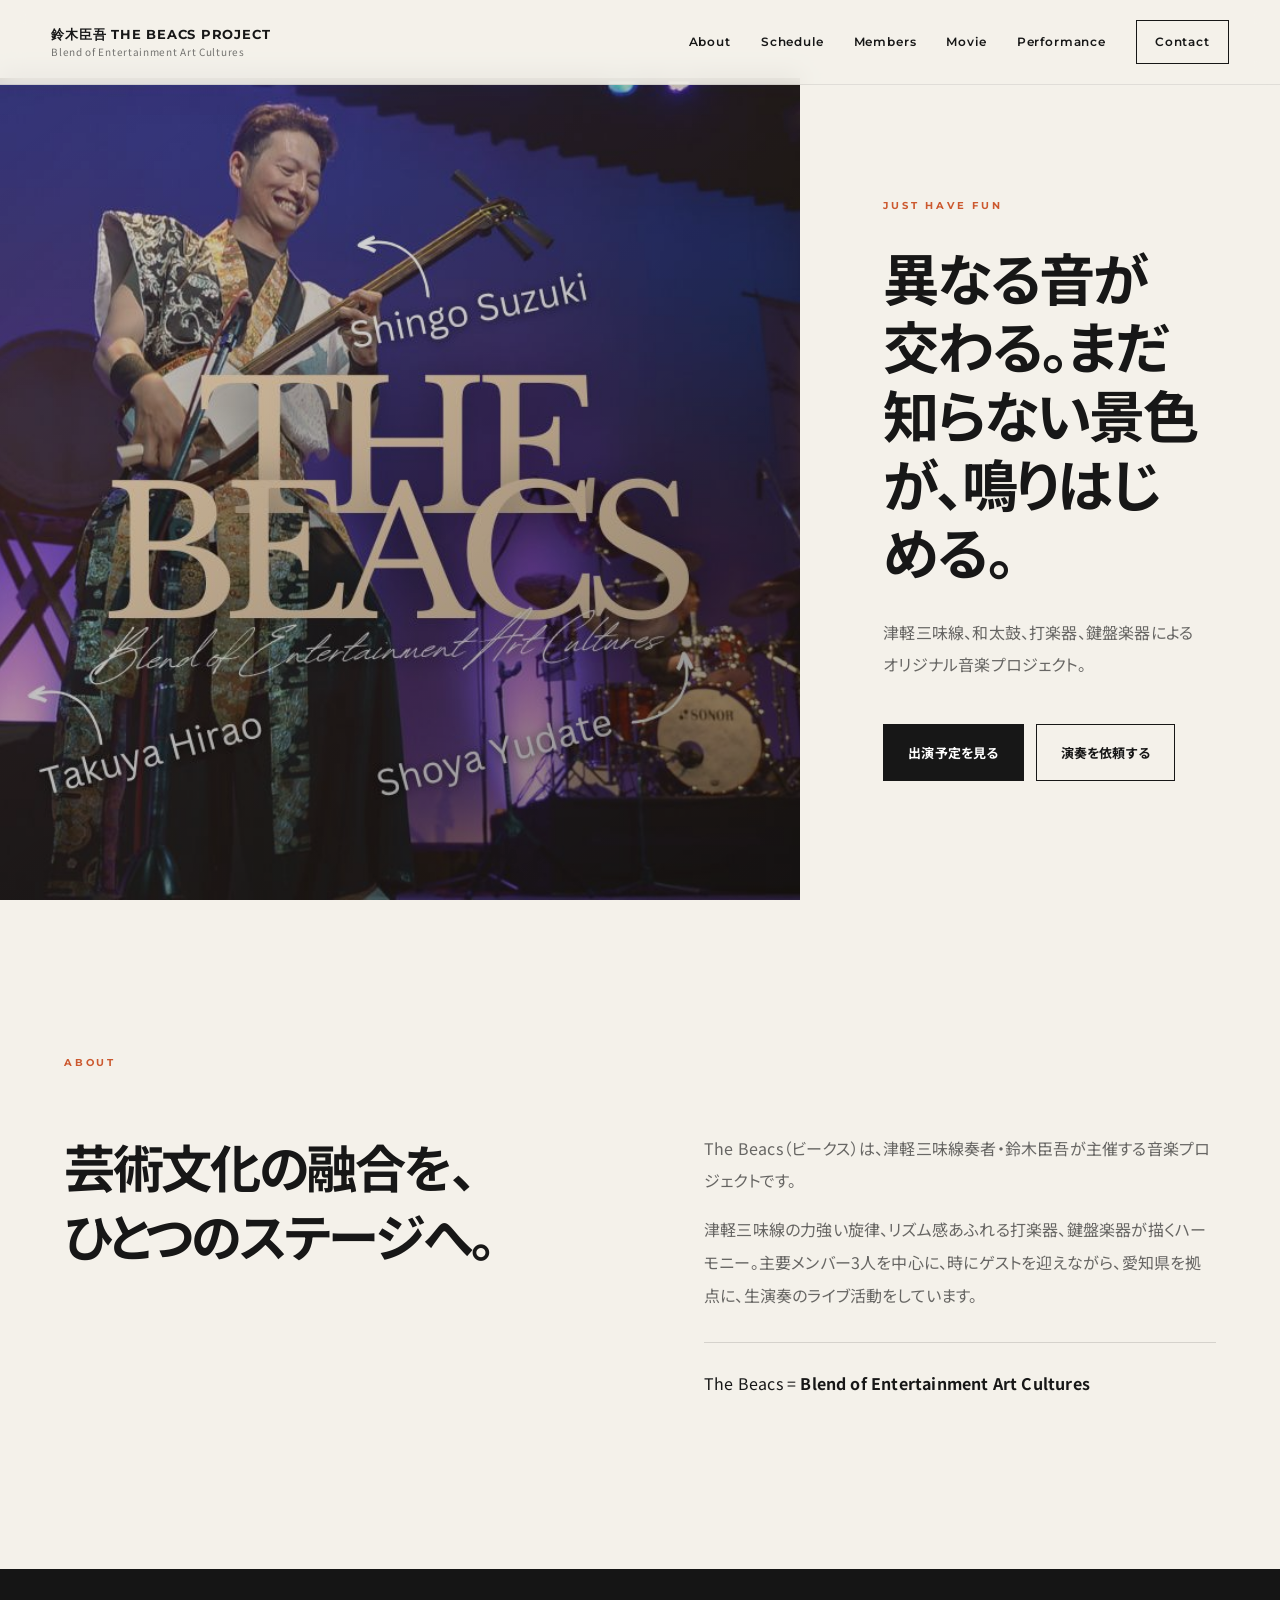
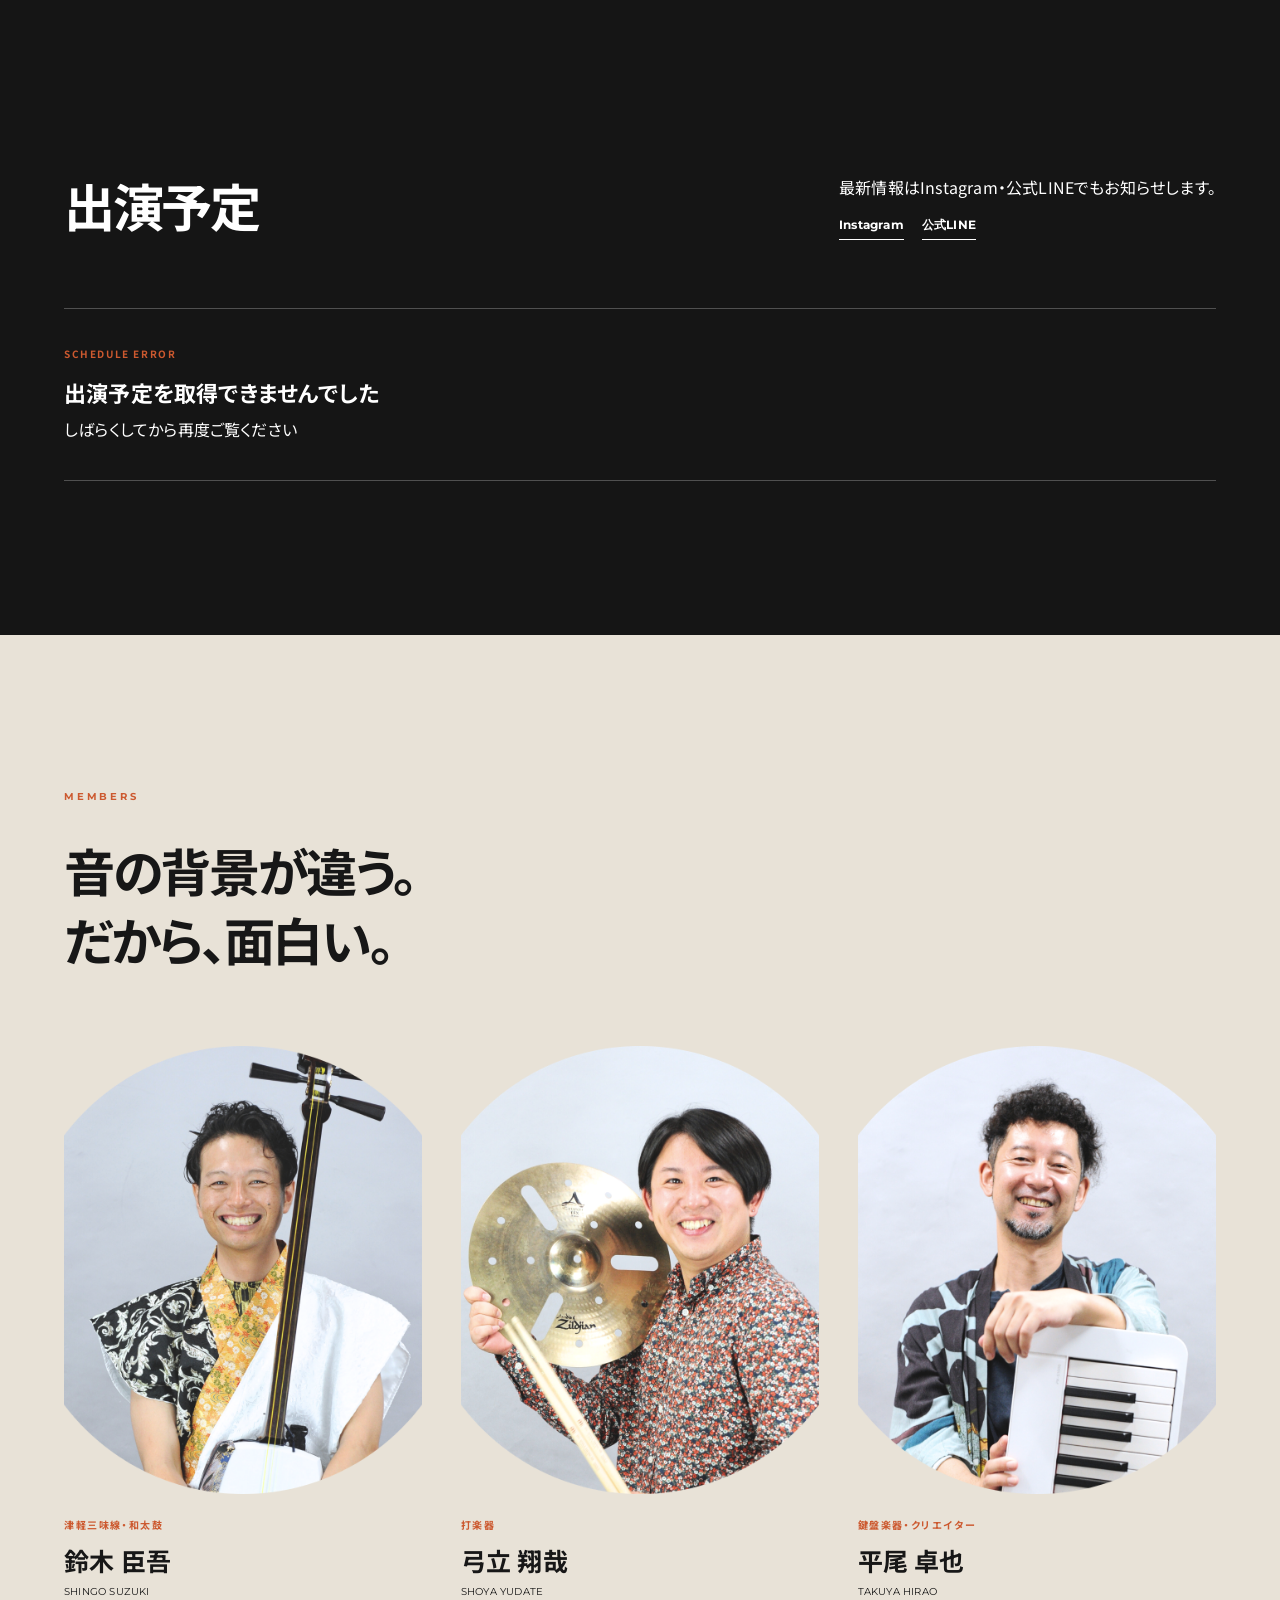
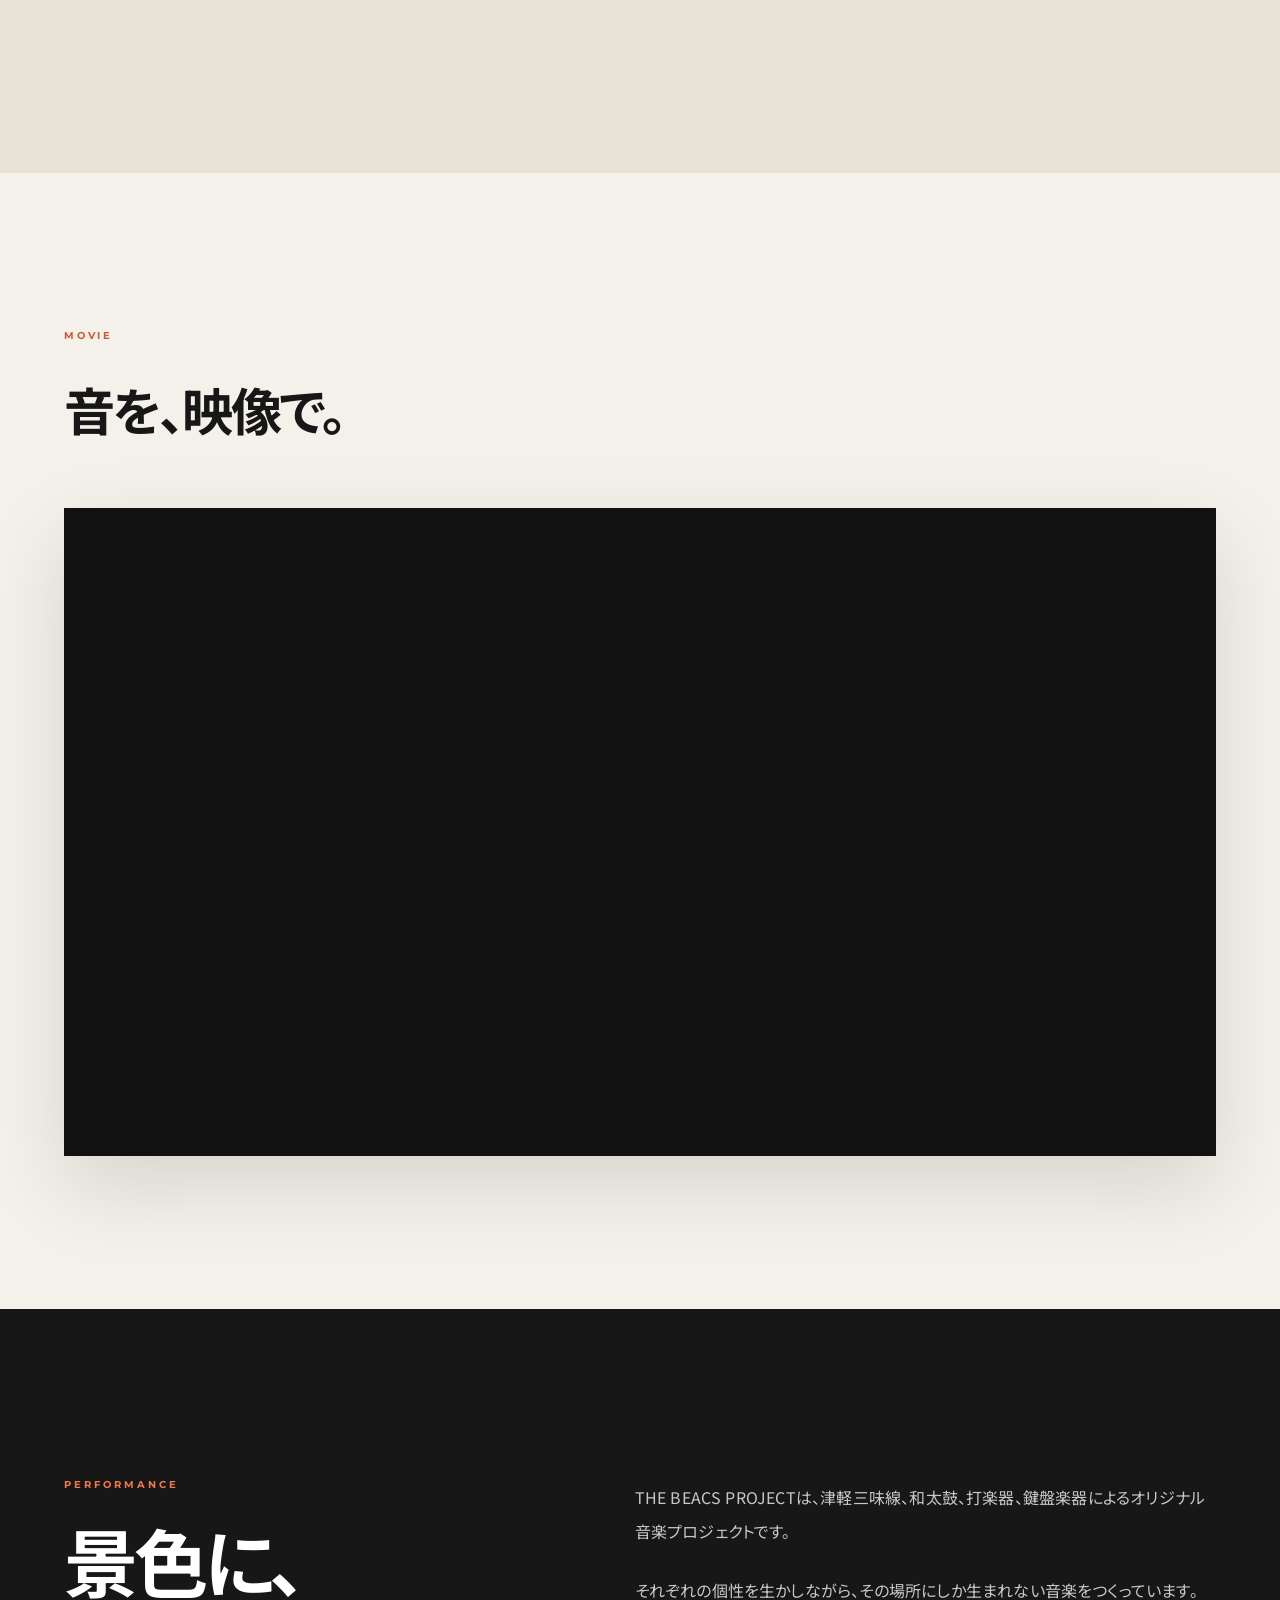
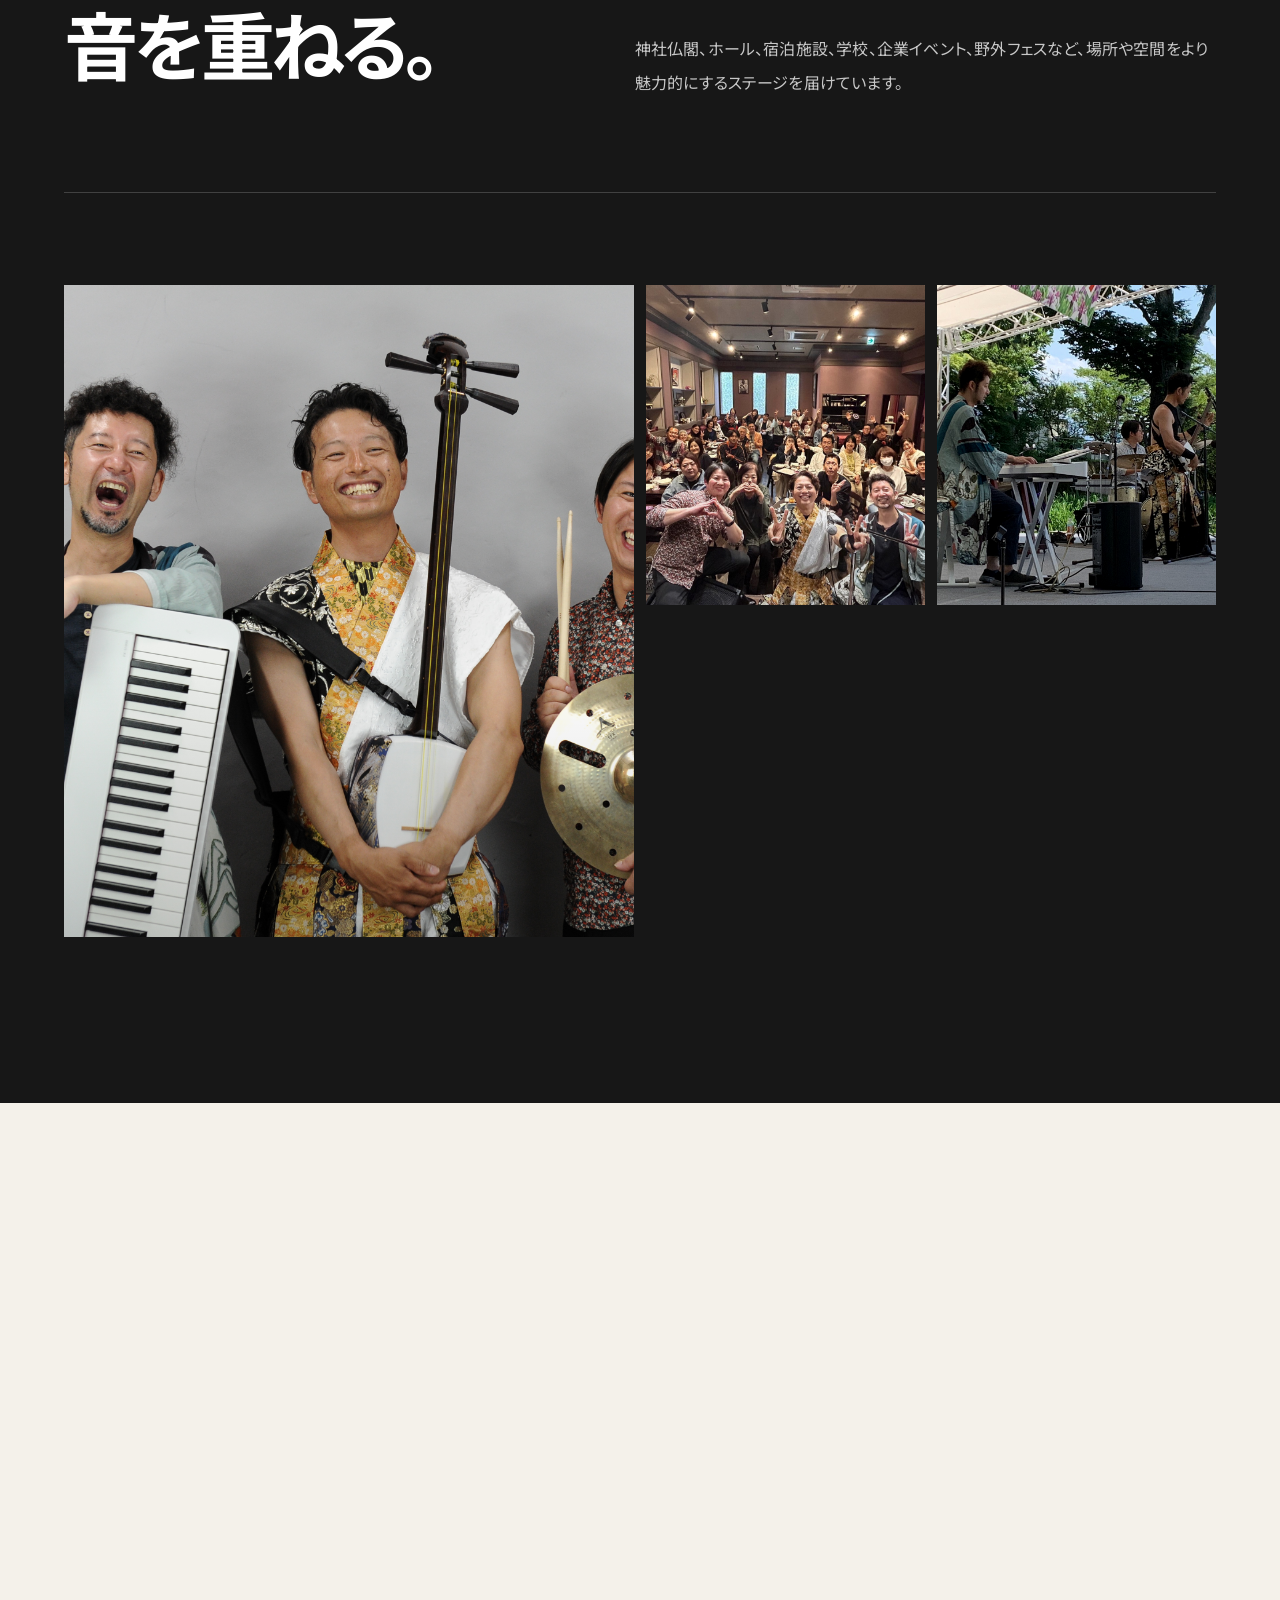
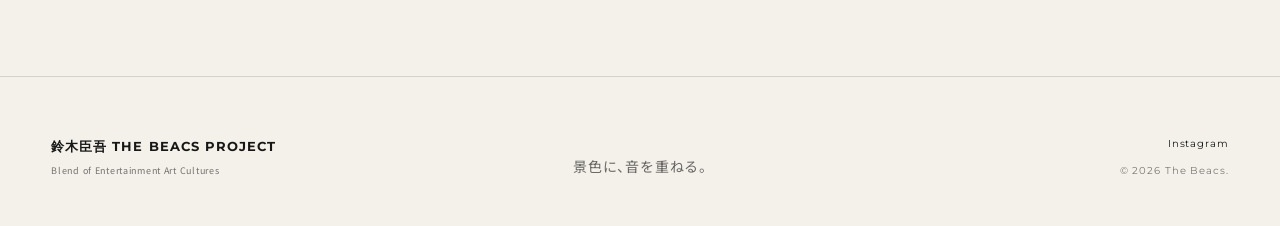
==== index.html @ 801d5156 "Add files via upload" ====
<!DOCTYPE html>

<html lang="ja">
<head>
<meta charset="utf-8"/>
<meta content="width=device-width,initial-scale=1" name="viewport"/>
<meta content="愛知県を拠点に、生演奏のライブ活動をしています。" name="description"/>
<title>鈴木臣吾 THE BEACS PROJECT</title>
<link href="https://fonts.googleapis.com" rel="preconnect"/>
<link crossorigin="" href="https://fonts.gstatic.com" rel="preconnect"/>
<link href="https://fonts.googleapis.com/css2?family=Montserrat:wght@500;600;700&amp;family=Noto+Sans+JP:wght@400;500;700&amp;display=swap" rel="stylesheet"/>
<link href="css/style.css" rel="stylesheet"/>
</head>
<body>
<header class="site-header">
<a class="brand" href="#top"><strong>鈴木臣吾 THE BEACS PROJECT</strong><span>Blend of Entertainment Art Cultures</span></a>
<button aria-expanded="false" aria-label="メニューを開く" class="menu-button">MENU</button>
<nav aria-label="メインメニュー" class="nav">
<a href="#about">About</a>
<a href="#schedule">Schedule</a>
<a href="#members">Members</a>
<a href="#movie">Movie</a>
<a href="#performance">Performance</a>
<a class="nav-cta" href="#contact">Contact</a>
</nav>
</header>
<main id="top">
<section class="hero">
<div aria-label="The Beacs 演奏写真を配置する領域" class="hero-image" role="img"></div>
<div class="hero-copy">
<p class="eyebrow">JUST HAVE FUN</p>
<h1 data-site-text="tagline">異なる音が交わる。まだ知らない景色が、鳴りはじめる。</h1>
<p>津軽三味線、和太鼓、打楽器、鍵盤楽器によるオリジナル音楽プロジェクト。</p>
<div class="actions"><a class="button primary" href="#schedule">出演予定を見る</a><a class="button secondary" href="#contact">演奏を依頼する</a></div>
</div>
</section>
<section class="section intro" id="about">
<p class="section-label">ABOUT</p>
<div class="two-column">
<h2>芸術文化の融合を、<br/>ひとつのステージへ。</h2>
<div>
<p>The Beacs（ビークス）は、津軽三味線奏者・鈴木臣吾が主催する音楽プロジェクトです。</p>
<p>津軽三味線の力強い旋律、リズム感あふれる打楽器、鍵盤楽器が描くハーモニー。主要メンバー3人を中心に、時にゲストを迎えながら、<span data-site-text="description">愛知県を拠点に、生演奏のライブ活動をしています。</span></p>
<p class="meaning">The Beacs = <strong>Blend of Entertainment Art Cultures</strong></p>
</div>
</div>
</section>
<section class="section dark" id="schedule">
<div class="section-head">
<div><p class="section-label">SCHEDULE</p><h2>出演予定</h2></div>
<div class="schedule-follow">
<p>最新情報はInstagram・公式LINEでもお知らせします。</p>
<div class="text-links">
<a data-site-href="instagram" href="#" rel="noopener" target="_blank">Instagram</a>
<a data-site-href="line" href="#" rel="noopener" target="_blank">公式LINE</a>
</div>
</div>
</div>
<div aria-live="polite" class="schedule-list" id="schedule-list">
<article class="schedule-status"><div><p>SCHEDULE</p><h3>出演予定を読み込んでいます</h3><span>しばらくお待ちください</span></div></article>
</div>
</section>
<section class="section members" id="members">
<p class="section-label">MEMBERS</p>
<h2>音の背景が違う。<br/>だから、面白い。</h2>
<div class="member-grid" id="members-list">
<article class="member-card"><img alt="鈴木 臣吾" class="member-photo" loading="lazy" src="images/members/shingo.png"/><p class="member-role">津軽三味線・和太鼓</p><h3>鈴木 臣吾</h3><span class="member-roman">SHINGO SUZUKI</span></article>
<article class="member-card"><img alt="弓立 翔哉" class="member-photo" loading="lazy" src="images/members/shoya.png"/><p class="member-role">打楽器</p><h3>弓立 翔哉</h3><span class="member-roman">SHOYA YUDATE</span></article>
<article class="member-card"><img alt="平尾 卓也" class="member-photo" loading="lazy" src="images/members/takuya.png"/><p class="member-role">鍵盤楽器・クリエイター</p><h3>平尾 卓也</h3><span class="member-roman">TAKUYA HIRAO</span></article>
</div>
</section>
<section class="section movie" id="movie">
<p class="section-label">MOVIE</p>
<h2>音を、映像で。</h2>
<div class="movie-frame">
<iframe allow="accelerometer; autoplay; clipboard-write; encrypted-media; gyroscope; picture-in-picture; web-share" allowfullscreen="" id="main-movie" loading="lazy" referrerpolicy="strict-origin-when-cross-origin" src="https://www.youtube.com/embed/q0KTkTJDHlQ" title="The Beacs 演奏映像"></iframe>
</div>
</section>
<section class="performance" id="performance">
<div class="performance-intro">
<div class="performance-title-block">
<p class="section-label">PERFORMANCE</p>
<h2>景色に、<br/>音を重ねる。</h2>
</div>
<div class="performance-copy"><p>THE BEACS PROJECTは、津軽三味線、和太鼓、打楽器、鍵盤楽器によるオリジナル音楽プロジェクトです。</p><p>それぞれの個性を生かしながら、その場所にしか生まれない音楽をつくっています。</p><p>神社仏閣、ホール、宿泊施設、学校、企業イベント、野外フェスなど、場所や空間をより魅力的にするステージを届けています。</p></div>
</div>
<div aria-label="The Beacs PROJECTの演奏風景" class="performance-gallery">
<figure class="performance-photo performance-photo-1"><button aria-label="演奏写真1を拡大表示" class="lightbox-trigger" type="button"><img alt="鍵盤、津軽三味線、打楽器を手にしたThe Beacs PROJECTのメンバー" loading="lazy" src="images/contact/contact1.jpg"/><span aria-hidden="true">＋</span></button></figure>
<figure class="performance-photo performance-photo-2"><button aria-label="演奏写真2を拡大表示" class="lightbox-trigger" type="button"><img alt="観客と一緒に撮影したThe Beacs PROJECTの公演後の集合写真" loading="lazy" src="images/contact/contact2.jpg"/><span aria-hidden="true">＋</span></button></figure>
<figure class="performance-photo performance-photo-3"><button aria-label="演奏写真3を拡大表示" class="lightbox-trigger" type="button"><img alt="屋外ステージで演奏するThe Beacs PROJECT" loading="lazy" src="images/contact/contact3.jpg"/><span aria-hidden="true">＋</span></button></figure>
<figure class="performance-photo performance-photo-4"><button aria-label="演奏写真4を拡大表示" class="lightbox-trigger" type="button"><img alt="ホールのステージで行われたThe Beacs PROJECTの公演" loading="lazy" src="images/contact/contact4.jpg"/><span aria-hidden="true">＋</span></button></figure>
<figure class="performance-photo performance-photo-5"><button aria-label="演奏写真5を拡大表示" class="lightbox-trigger" type="button"><img alt="和太鼓を背景に演奏するThe Beacs PROJECTのメンバー" loading="lazy" src="images/contact/contact5.jpg"/><span aria-hidden="true">＋</span></button></figure>
<figure class="performance-photo performance-photo-6"><button aria-label="演奏写真6を拡大表示" class="lightbox-trigger" type="button"><img alt="学校の体育館で生徒と一緒に行う演奏体験" loading="lazy" src="images/contact/contact6.jpg"/><span aria-hidden="true">＋</span></button></figure>
</div>
<div aria-label="主な演奏会場" class="performance-venues" data-site-history="" hidden=""></div>
</section>
<section class="contact" id="contact">
<div class="contact-inner">
<p class="section-label">CONTACT</p>
<div class="contact-layout contact-layout-minimal">
<div class="contact-content">
<p class="contact-lead">演奏のご依頼・ご相談を承っています。</p>
<p class="contact-message">イベントに合わせたステージをご提案いたします。<br/>音響設備の設営にも対応しています。<br/>ご予算などもお気軽にご相談ください。<br/>お問い合わせは、公式LINE・Instagramよりお願いいたします。</p>
<a class="contact-main-link" data-site-href="line" href="https://lin.ee/tkTMgFQ" rel="noopener" target="_blank">公式LINE「鈴木臣吾事務局」で相談する <span aria-hidden="true">→</span></a>

<div class="contact-sub-links">
<a data-site-href="instagram" href="https://www.instagram.com/shingo_suzuki1987/" rel="noopener" target="_blank">Instagram</a>
<a data-site-href="email" href="#">Email</a>
</div>
</div>
</div>
</div>
</section>
<div aria-label="演奏写真の拡大表示" aria-modal="true" class="lightbox" hidden="" id="performance-lightbox" role="dialog">
<button aria-label="拡大表示を閉じる" class="lightbox-close" type="button">×</button>
<img alt="" class="lightbox-image" src=""/>
</div>
</main>
<footer class="site-footer">
<div class="footer-brand">
<strong>鈴木臣吾 THE BEACS PROJECT</strong>
<span>Blend of Entertainment Art Cultures</span>
</div>
<p class="footer-phrase">景色に、音を重ねる。</p>
<div class="footer-meta">
<a data-site-href="instagram" href="https://www.instagram.com/shingo_suzuki1987/" rel="noopener" target="_blank">Instagram</a>
<p>© 2026 The Beacs.</p>
</div>
</footer>
<script src="js/config.js"></script>
<script src="js/sheets.js"></script>
<script src="js/main.js"></script>
<script src="js/renderers/site.js"></script>
<script src="js/renderers/events.js"></script>
<script src="js/renderers/history.js"></script>
<script src="js/renderers/members.js"></script>
</body>
</html>
---- css/style.css ----
:root{--ink:#191919;--paper:#f3f0e9;--accent:#d7592b;--line:rgba(25,25,25,.18);--max:1180px}*{box-sizing:border-box}html{scroll-behavior:smooth}body{margin:0;background:var(--paper);color:var(--ink);font-family:"Noto Sans JP",sans-serif;line-height:1.8}a{color:inherit;text-decoration:none}.site-header{position:fixed;z-index:20;top:0;left:0;width:100%;display:flex;align-items:center;justify-content:space-between;padding:18px 4vw;background:rgba(243,240,233,.92);backdrop-filter:blur(12px);border-bottom:1px solid var(--line)}.brand{display:flex;flex-direction:column;line-height:1.1}.brand strong,.section-number,.nav,.eyebrow,time,.member-grid span{font-family:Montserrat,sans-serif}.brand span{font-size:10px;margin-top:5px}.nav{display:flex;gap:25px;align-items:center;font-size:12px;font-weight:600}.nav-cta{border:1px solid;padding:9px 16px}.menu-button{display:none}.hero{min-height:100vh;display:grid;grid-template-columns:1.15fr .85fr;padding-top:78px}.hero-image{background:linear-gradient(145deg,rgba(0,0,0,.05),rgba(0,0,0,.48)),url("../images/hero.jpg") center center / cover no-repeat;min-height:620px}.hero-copy{display:flex;flex-direction:column;justify-content:center;padding:8vw 6vw}.eyebrow,.section-number{font-size:11px;letter-spacing:.18em;font-weight:700;color:var(--accent)}h1,h2,h3,p{margin-top:0}h1{font-size:clamp(38px,4.4vw,74px);line-height:1.22;letter-spacing:-.04em;margin:18px 0 30px}h2{font-size:clamp(32px,4vw,62px);line-height:1.35;letter-spacing:-.035em}.hero-copy>p:not(.eyebrow){max-width:620px}.actions{display:flex;gap:12px;margin-top:28px;flex-wrap:wrap}.button{display:inline-flex;padding:15px 22px;border:1px solid var(--ink);font-weight:700;font-size:13px}.primary{background:var(--ink);color:white}.secondary{background:transparent}.section{padding:110px max(5vw,calc((100vw - var(--max))/2))}.two-column{display:grid;grid-template-columns:1fr 1fr;gap:8vw;margin-top:45px}.two-column p{font-size:16px}.meaning{margin-top:30px;padding-top:24px;border-top:1px solid var(--line)}.dark{background:var(--ink);color:white}.dark .section-number{color:#ef794d}.section-head{display:flex;justify-content:space-between;gap:40px;align-items:end;margin-bottom:50px}.section-head h2{margin-bottom:0}.section-head>p{max-width:420px}.schedule-list{border-top:1px solid rgba(255,255,255,.25)}.schedule-list article{display:grid;grid-template-columns:150px 1fr auto;gap:30px;align-items:center;padding:28px 0;border-bottom:1px solid rgba(255,255,255,.25)}time{display:flex;flex-direction:column}time b{font-size:28px}time span{font-size:10px}.schedule-list p,.member-grid p{font-size:10px;letter-spacing:.16em;color:var(--accent);font-weight:700}.schedule-list h3{font-size:22px;margin-bottom:3px}.cards{display:grid;grid-template-columns:repeat(3,1fr);gap:1px;background:var(--line);border:1px solid var(--line)}.cards article{background:var(--paper);padding:38px}.cards h3{font-size:25px;line-height:1.5;margin:35px 0 20px}.scene-line{display:flex;flex-wrap:wrap;gap:10px;margin-top:28px}.scene-line span{border:1px solid var(--line);padding:8px 13px;font-size:12px}.members{background:#e4ded2}.member-grid{display:grid;grid-template-columns:repeat(3,1fr);gap:24px;margin-top:55px}.portrait{aspect-ratio:4/5;background:#aaa;margin-bottom:20px}.p1{background:linear-gradient(160deg,#d47c4a,#3b2d28 55%,#111)}.p2{background:linear-gradient(160deg,#b4a397,#4b4b4b 55%,#151515)}.p3{background:linear-gradient(160deg,#c5af87,#535147 55%,#171717)}.member-grid h3{font-size:25px;margin-bottom:0}.member-grid span{font-size:10px}.video-placeholder{display:flex;min-height:520px;margin-top:45px;background:radial-gradient(circle at center,#6e3b2a,#1f1f1f 58%,#080808);color:white;align-items:center;justify-content:center;flex-direction:column}.video-placeholder span{width:82px;height:82px;border:1px solid white;border-radius:50%;display:grid;place-items:center;font-family:Montserrat}.video-placeholder p{margin-top:18px}.contact{background:var(--accent);color:white;padding:120px max(5vw,calc((100vw - var(--max))/2))}.contact .section-number{color:white}.contact>p{max-width:650px}.light{background:white;color:var(--ink);border-color:white}.outline-light{border-color:white}footer{padding:35px 4vw;display:flex;justify-content:space-between;align-items:end}footer div{display:flex;flex-direction:column}footer span{font-size:10px}@media(max-width:850px){.nav{position:absolute;top:100%;left:0;right:0;background:var(--paper);display:none;flex-direction:column;align-items:stretch;padding:20px 5vw;border-bottom:1px solid var(--line)}.nav.open{display:flex}.menu-button{display:block;background:none;border:0;font:600 11px Montserrat}.hero{grid-template-columns:1fr}.hero-image{min-height:55vh}.hero-copy{padding:65px 6vw 90px}.two-column,.member-grid,.cards{grid-template-columns:1fr}.section-head{display:block}.schedule-list article{grid-template-columns:90px 1fr}.schedule-list article>a{display:none}.section{padding-top:80px;padding-bottom:80px}.member-grid{gap:50px}.video-placeholder{min-height:300px}footer{align-items:start;gap:30px;flex-direction:column}}
.schedule-status{grid-template-columns:1fr!important}.schedule-status>div{grid-column:1/-1}.schedule-status h3{margin-bottom:3px}

/* ===== Google Sheets components ===== */
.event-card { align-items: center; }
.event-content { min-width: 0; }
.event-heading { display: flex; align-items: center; gap: .75rem; flex-wrap: wrap; margin-bottom: .45rem; }
.event-heading h3 { margin: 0; }
.event-place, .event-time, .event-note { margin: .25rem 0 0; }
.event-note { opacity: .72; font-size: .92rem; }
.status-badge { display: inline-flex; align-items: center; min-height: 1.8rem; padding: .2rem .65rem; border-radius: 999px; font-size: .75rem; font-weight: 700; letter-spacing: .04em; white-space: nowrap; }
.status-badge.is-open { background: #dff7e8; color: #126334; }
.status-badge.is-few { background: #fff2c7; color: #765500; }
.status-badge.is-sold { background: #ffe1e1; color: #8b1f1f; }
.status-badge.is-cancelled { background: #f0e5ff; color: #5b2a86; }
.status-badge.is-ended { background: #e7e7e7; color: #555; }
.status-badge.is-default { background: rgba(255,255,255,.12); color: inherit; }
.event-link { white-space: nowrap; }
.member-photo { width: 100%; aspect-ratio: 4 / 5; object-fit: cover; display: block; margin-bottom: 1rem; }
.data-card { padding: 1.5rem; border: 1px solid rgba(0,0,0,.12); }

@media (max-width: 720px) {
  .event-card { align-items: flex-start; }
  .event-link { margin-top: .8rem; }
}

/* ===== Hirao Web System v2 ===== */
.section-label{font-family:Montserrat,sans-serif;font-size:11px;letter-spacing:.18em;font-weight:700;color:var(--accent)}
.dark .section-label{color:#ef794d}
.contact .section-label{color:white}
.schedule-follow{max-width:440px}
.schedule-follow>p{margin-bottom:12px}
.text-links{display:flex;gap:18px;flex-wrap:wrap}
.text-links a{font-family:Montserrat,sans-serif;font-size:12px;font-weight:700;border-bottom:1px solid currentColor;padding-bottom:3px}
.member-card{min-width:0}
.member-role{font-size:10px!important;letter-spacing:.16em;color:var(--accent);font-weight:700;margin-bottom:4px}
.member-roman{display:block;font-family:Montserrat,sans-serif;font-size:10px;margin-bottom:18px}
.member-description{font-size:14px;line-height:1.8;margin:18px 0 0}
.member-links{display:flex;gap:16px;margin-top:18px}
.member-links a{font-family:Montserrat,sans-serif;font-size:11px;font-weight:700;border-bottom:1px solid currentColor}
.contact-head{align-items:end}
.contact-head>p{max-width:520px}
.service-cards{background:rgba(255,255,255,.28);border-color:rgba(255,255,255,.28)}
.service-cards article{background:rgba(255,255,255,.96);color:var(--ink)}
.contact-scenes span{border-color:rgba(255,255,255,.48)}
[hidden]{display:none!important}


/* ===== Movie embed ===== */
.movie-frame {
  position: relative;
  width: 100%;
  aspect-ratio: 16 / 9;
  margin-top: 45px;
  overflow: hidden;
  background: #111;
}
.movie-frame iframe {
  position: absolute;
  inset: 0;
  width: 100%;
  height: 100%;
  border: 0;
}
.member-description {
  margin-top: 1rem;
  font-size: .95rem !important;
  letter-spacing: 0 !important;
  color: inherit !important;
  font-weight: 400 !important;
}
.member-links { display: flex; gap: 1rem; margin-top: 1rem; font-size: .85rem; font-weight: 700; }
.member-links a { border-bottom: 1px solid currentColor; }


/* ===== Hirao Web System v2.5: Contact gallery ===== */
.contact-copy{
  max-width:760px;
  margin:42px 0 56px;
  font-size:16px;
  line-height:2;
}
.contact-copy p{margin-bottom:1.25em}
.contact-copy p:last-child{margin-bottom:0}
.contact-gallery{
  display:grid;
  grid-template-columns:repeat(3,minmax(0,1fr));
  gap:18px;
}
.contact-gallery img{
  display:block;
  width:100%;
  aspect-ratio:4 / 3;
  object-fit:cover;
}
.contact-actions{margin-top:48px}
@media(max-width:850px){
  .contact-copy{margin:32px 0 40px;font-size:15px;line-height:1.9}
  .contact-gallery{grid-template-columns:repeat(2,minmax(0,1fr));gap:10px}
  .contact-actions{margin-top:36px}
}


/* ===== Hirao Web System v2.7: Performance + Contact ===== */
.performance{
  background:#171717;
  color:#fff;
  padding:130px max(5vw,calc((100vw - var(--max))/2));
  overflow:hidden;
}
.performance .section-label{color:#ef794d;margin-bottom:24px}
.performance-intro{
  display:grid;
  grid-template-columns:minmax(280px,.85fr) minmax(360px,1.15fr);
  gap:clamp(56px,9vw,140px);
  align-items:start;
  padding-bottom:72px;
  border-bottom:1px solid rgba(255,255,255,.18);
}
.performance-title-block h2{
  margin:0;
  font-size:clamp(44px,5.8vw,82px);
  line-height:1.12;
  letter-spacing:-.055em;
}
.performance-copy{
  max-width:640px;
  margin:4px 0 0;
  font-size:15px;
  line-height:2.05;
  color:rgba(255,255,255,.76);
}
.performance-copy p{margin-bottom:1.5em}
.performance-copy p:last-child{margin-bottom:0}
.performance-copy strong{color:#fff;font-size:1.06em}
.performance-gallery{
  display:grid;
  grid-template-columns:repeat(12,minmax(0,1fr));
  grid-template-rows:repeat(2,clamp(190px,24vw,330px));
  gap:14px;
  margin-top:72px;
}
.performance-photo{margin:0;overflow:hidden;position:relative;background:#272727}
.performance-photo-1{grid-column:1 / span 6;grid-row:1 / span 2}
.performance-photo-2{grid-column:7 / span 3;grid-row:1}
.performance-photo-3{grid-column:10 / span 3;grid-row:1}
.performance-photo-4{grid-column:7 / span 2;grid-row:2}
.performance-photo-5{grid-column:9 / span 2;grid-row:2}
.performance-photo-6{grid-column:11 / span 2;grid-row:2}
.lightbox-trigger{
  position:relative;
  width:100%;height:100%;padding:0;border:0;background:none;color:#fff;cursor:zoom-in;
}
.lightbox-trigger::after{content:"";position:absolute;inset:0;background:linear-gradient(180deg,transparent 58%,rgba(0,0,0,.24));opacity:.7;transition:opacity .35s ease}
.lightbox-trigger img{width:100%;height:100%;display:block;object-fit:cover;transition:transform .7s cubic-bezier(.2,.7,.2,1),filter .5s ease}
.lightbox-trigger>span{position:absolute;right:16px;bottom:12px;z-index:2;font-family:Montserrat,sans-serif;font-size:26px;font-weight:400;line-height:1;opacity:0;transform:translateY(8px);transition:.3s ease}
.lightbox-trigger:hover img,.lightbox-trigger:focus-visible img{transform:scale(1.045);filter:contrast(1.04)}
.lightbox-trigger:hover::after,.lightbox-trigger:focus-visible::after{opacity:1}
.lightbox-trigger:hover>span,.lightbox-trigger:focus-visible>span{opacity:1;transform:none}
.lightbox-trigger:focus-visible{outline:2px solid #fff;outline-offset:-5px}

.contact{
  background:var(--paper);
  color:var(--ink);
  padding:120px max(5vw,calc((100vw - var(--max))/2));
}
.contact .section-label{color:var(--accent);margin-bottom:42px}
.contact-layout{
  display:grid;
  grid-template-columns:minmax(300px,.95fr) minmax(360px,1.05fr);
  gap:clamp(56px,9vw,140px);
  align-items:start;
}
.contact-layout h2{margin:0;font-size:clamp(40px,5.2vw,72px);line-height:1.18;letter-spacing:-.05em}
.contact-content{padding-top:10px}
.contact-message{max-width:590px;margin:0 0 42px;font-size:17px;line-height:2;color:rgba(25,25,25,.75)}
.contact-main-link{
  display:flex;
  justify-content:space-between;
  align-items:center;
  gap:30px;
  width:100%;
  padding:20px 0 14px;
  border-top:1px solid var(--ink);
  border-bottom:1px solid var(--ink);
  font-size:clamp(19px,2vw,27px);
  font-weight:700;
  letter-spacing:.01em;
}
.contact-main-link span{font-size:1.2em;transition:transform .25s ease}
.contact-main-link:hover span{transform:translateX(8px)}
.contact-sub-links{display:flex;gap:24px;margin-top:20px}
.contact-sub-links a{font-family:Montserrat,sans-serif;font-size:11px;font-weight:600;letter-spacing:.08em;color:rgba(25,25,25,.58);border-bottom:1px solid transparent}
.contact-sub-links a:hover{color:var(--ink);border-color:currentColor}

.lightbox{
  position:fixed;inset:0;z-index:1000;display:grid;place-items:center;padding:clamp(18px,4vw,56px);
  background:rgba(8,8,8,.94);backdrop-filter:blur(8px);cursor:zoom-out;
}
.lightbox[hidden]{display:none}
.lightbox-image{display:block;max-width:100%;max-height:calc(100vh - 80px);object-fit:contain;box-shadow:0 24px 90px rgba(0,0,0,.4)}
.lightbox-close{position:fixed;top:18px;right:22px;z-index:2;width:46px;height:46px;border:0;background:transparent;color:#fff;font-size:36px;font-weight:300;line-height:1;cursor:pointer}
body.lightbox-open{overflow:hidden}

@media(max-width:850px){
  .performance{padding-top:88px;padding-bottom:88px}
  .performance-intro{grid-template-columns:1fr;gap:38px;padding-bottom:52px}
  .performance-title-block h2{font-size:clamp(42px,12vw,66px)}
  .performance-copy{margin:0;font-size:15px;line-height:1.95}
  .performance-gallery{grid-template-columns:repeat(2,minmax(0,1fr));grid-template-rows:none;gap:8px;margin-top:48px}
  .performance-photo{grid-column:auto!important;grid-row:auto!important;aspect-ratio:4 / 3}
  .performance-photo-1{grid-column:1 / -1!important;aspect-ratio:16 / 10}
  .lightbox-trigger>span{opacity:.85;transform:none}
  .contact{padding-top:88px;padding-bottom:88px}
  .contact .section-label{margin-bottom:28px}
  .contact-layout{grid-template-columns:1fr;gap:36px}
  .contact-layout h2{font-size:clamp(38px,10.5vw,58px)}
  .contact-content{padding-top:0}
  .contact-message{font-size:15px;line-height:1.95;margin-bottom:32px}
  .contact-main-link{font-size:19px}
  .lightbox{padding:56px 12px 20px}
}


/* ===== Hirao Web System v3.0: Art direction ===== */
:root{
  --ink:#171717;
  --paper:#f4f1ea;
  --accent:#cc592f;
  --muted:rgba(23,23,23,.64);
  --line:rgba(23,23,23,.14);
  --max:1240px;
}
body{font-feature-settings:"palt" 1;letter-spacing:.012em}
::selection{background:var(--accent);color:#fff}
.site-header{padding:20px 4vw;background:rgba(244,241,234,.86);border-bottom-color:rgba(23,23,23,.09)}
.brand strong{font-size:13px;letter-spacing:.06em}
.brand span{opacity:.58;letter-spacing:.07em}
.nav{gap:30px;letter-spacing:.07em}
.nav a:not(.nav-cta){position:relative;padding:8px 0}
.nav a:not(.nav-cta)::after{content:"";position:absolute;left:0;right:100%;bottom:2px;height:1px;background:currentColor;transition:right .28s ease}
.nav a:not(.nav-cta):hover::after{right:0}
.nav-cta{padding:10px 18px;background:transparent;transition:background .25s ease,color .25s ease}
.nav-cta:hover{background:var(--ink);color:#fff}
.hero{grid-template-columns:minmax(0,1.25fr) minmax(420px,.75fr)}
.hero-image{min-height:690px;filter:saturate(.88) contrast(1.03)}
.hero-copy{padding:9vw 6.5vw}
.hero-copy h1{max-width:760px}
.hero-copy>p:not(.eyebrow){color:var(--muted);line-height:2}
.eyebrow,.section-label{letter-spacing:.28em;font-size:10px}
.section{padding-top:clamp(120px,12vw,178px);padding-bottom:clamp(120px,12vw,178px)}
.section-label{margin-bottom:30px}
h2{letter-spacing:-.045em}
.two-column{gap:clamp(70px,10vw,150px);margin-top:60px}
.two-column>div{max-width:580px}.two-column p{line-height:2.05;color:var(--muted)}
.meaning{color:var(--ink)!important}
.button{padding:16px 24px;transition:background .25s ease,color .25s ease,border-color .25s ease}
.primary:hover{background:var(--accent);border-color:var(--accent)}
.secondary:hover{background:var(--ink);color:#fff}
.dark{background:#151515}
.section-head{margin-bottom:68px}
.schedule-list article{padding:36px 0;transition:padding-left .3s ease}
.schedule-list article:hover{padding-left:12px}
.members{background:#e8e2d7}
.member-grid{gap:clamp(26px,3vw,44px);margin-top:72px}
.member-photo{margin-bottom:22px;filter:saturate(.86) contrast(1.02);transition:filter .45s ease,transform .65s cubic-bezier(.2,.7,.2,1)}
.member-card:hover .member-photo{filter:saturate(1) contrast(1.03);transform:translateY(-5px)}
.member-role{margin-top:0}
.movie-frame{margin-top:64px;box-shadow:0 30px 80px rgba(0,0,0,.12)}
.performance{padding-top:clamp(130px,13vw,190px);padding-bottom:clamp(130px,13vw,190px)}
.performance-intro{gap:clamp(72px,11vw,170px);padding-bottom:92px}
.performance .section-label{letter-spacing:.30em}
.performance-copy{font-size:16px;line-height:2.15}
.performance-gallery{gap:12px;margin-top:92px;grid-template-rows:repeat(2,clamp(220px,25vw,360px))}
.lightbox-trigger img{filter:saturate(.88) contrast(1.02)}
.lightbox-trigger:hover img,.lightbox-trigger:focus-visible img{filter:saturate(1) contrast(1.05);transform:scale(1.04)}
.contact{padding-top:clamp(120px,12vw,180px);padding-bottom:clamp(130px,14vw,210px)}
.contact .section-label{margin-bottom:58px;letter-spacing:.34em;font-size:12px;color:var(--ink)}
.contact-layout-minimal{display:block;max-width:760px;margin-left:auto}
.contact-content{padding-top:0}
.contact-message{font-size:clamp(17px,1.7vw,22px);line-height:2.05;color:var(--ink);margin-bottom:54px}
.contact-main-link{padding:24px 0 18px;font-size:clamp(20px,2.3vw,30px);transition:color .25s ease,border-color .25s ease}
.contact-main-link:hover{color:var(--accent);border-color:var(--accent)}
.contact-sub-links{margin-top:26px;gap:30px}
.site-footer{padding:58px 4vw 46px;border-top:1px solid var(--line);display:grid;grid-template-columns:1fr auto 1fr;align-items:end;gap:40px}
.footer-brand{display:flex;flex-direction:column}.footer-brand strong{font-family:Montserrat,sans-serif;font-size:13px;letter-spacing:.08em}.footer-brand span{font-size:9px;opacity:.58;letter-spacing:.08em;margin-top:5px}
.footer-phrase{margin:0;font-size:14px;letter-spacing:.08em;color:var(--muted)}
.footer-meta{justify-self:end;text-align:right;font-family:Montserrat,sans-serif;font-size:10px;letter-spacing:.09em}.footer-meta a{display:inline-block;margin-bottom:8px;border-bottom:1px solid transparent}.footer-meta a:hover{border-color:currentColor}.footer-meta p{margin:0;opacity:.55}
.reveal{opacity:0;transform:translateY(24px);transition:opacity .8s ease,transform .8s cubic-bezier(.2,.7,.2,1)}
.reveal.is-visible{opacity:1;transform:none}
.member-card.reveal:nth-child(2),.performance-photo.reveal:nth-child(2){transition-delay:.08s}
.member-card.reveal:nth-child(3),.performance-photo.reveal:nth-child(3){transition-delay:.16s}
.performance-photo.reveal:nth-child(4){transition-delay:.06s}.performance-photo.reveal:nth-child(5){transition-delay:.12s}.performance-photo.reveal:nth-child(6){transition-delay:.18s}
@media(max-width:850px){
  .site-header{padding:17px 5vw}.hero{grid-template-columns:1fr}.hero-image{min-height:58vh}.hero-copy{padding:72px 7vw 105px}
  .section{padding-top:96px;padding-bottom:104px}.two-column{gap:34px;margin-top:38px}.section-head{margin-bottom:44px}
  .performance{padding-top:100px;padding-bottom:105px}.performance-intro{padding-bottom:58px}.performance-gallery{margin-top:58px;gap:7px}
  .contact{padding-top:100px;padding-bottom:120px}.contact .section-label{margin-bottom:38px}.contact-layout-minimal{margin-left:0}.contact-message{margin-bottom:40px}
  .site-footer{grid-template-columns:1fr;gap:24px;align-items:start}.footer-phrase{order:2}.footer-meta{justify-self:start;text-align:left;order:3}
}
@media(prefers-reduced-motion:reduce){html{scroll-behavior:auto}.reveal{opacity:1;transform:none;transition:none}.member-photo,.lightbox-trigger img,.schedule-list article{transition:none}}


/* ===== Hirao Web System v3.2: mobile refinement ===== */
.contact-office{
  margin:10px 0 0;
  color:var(--muted);
  font-size:.82rem;
  letter-spacing:.08em;
}
.contact-main-link{
  transition:color .25s ease,border-color .25s ease,transform .16s ease,box-shadow .25s ease;
}
.contact-main-link:hover{
  transform:translateY(-2px);
}
.contact-main-link:active,
.button:active,
.nav-cta:active{
  transform:scale(.98);
}
.performance-copy{margin-bottom:0}
.lightbox-close{
  width:52px;
  height:52px;
  font-size:42px;
}

@media(max-width:850px){
  html{scroll-padding-top:70px}
  body{font-size:15px}
  .site-header{min-height:68px}
  .brand strong{font-size:12px}
  .brand span{font-size:8px}
  .menu-button{min-width:52px;min-height:44px}

  .hero{padding-top:68px;min-height:auto}
  .hero-image{min-height:62svh;background-position:center center}
  .hero-copy{padding:58px 7vw 88px}
  .hero-copy .eyebrow{margin-bottom:14px}
  .hero-copy h1{font-size:clamp(34px,10.5vw,52px);line-height:1.28;margin:0 0 24px}
  .hero-copy>p:not(.eyebrow){font-size:14px;line-height:1.95}
  .actions{display:grid;grid-template-columns:1fr;gap:10px;margin-top:30px}
  .button{width:100%;min-height:54px;align-items:center;justify-content:center;padding:14px 18px}

  .section{padding-left:7vw;padding-right:7vw}
  .section-label{margin-bottom:22px}
  .two-column{grid-template-columns:1fr;gap:30px}
  .two-column h2{font-size:clamp(32px,9.5vw,48px)}
  .two-column p{font-size:15px;line-height:2}

  .section-head{display:block}
  .schedule-follow{margin-top:28px}
  .schedule-list article{padding:28px 0}
  .schedule-list article:hover{padding-left:0}

  .member-grid{grid-template-columns:1fr;gap:54px;margin-top:52px}
  .member-photo{width:100%;max-height:none;aspect-ratio:4/5;object-fit:cover;margin-bottom:18px}
  .member-card h3{font-size:28px}
  .member-role{font-size:13px}

  .movie-frame{margin-top:44px}

  .performance{padding-left:7vw;padding-right:7vw}
  .performance-intro{gap:34px;padding-bottom:48px}
  .performance-title-block h2{font-size:clamp(40px,12vw,60px)}
  .performance-copy{font-size:15px;line-height:2}
  .performance-copy p+ p{margin-top:1.25em}
  .performance-gallery{
    grid-template-columns:repeat(2,minmax(0,1fr));
    grid-auto-rows:auto;
    gap:8px;
    margin-top:50px;
  }
  .performance-photo{aspect-ratio:1/1}
  .performance-photo-1,
  .performance-photo-4{
    grid-column:1 / -1!important;
    aspect-ratio:16/10;
  }
  .performance-photo-2,
  .performance-photo-3,
  .performance-photo-5,
  .performance-photo-6{
    grid-column:auto!important;
    aspect-ratio:1/1;
  }
  .lightbox-trigger>span{width:34px;height:34px;font-size:20px}

  .contact{padding-left:7vw;padding-right:7vw}
  .contact .section-label{margin-bottom:32px}
  .contact-message{font-size:17px;line-height:2;margin-bottom:34px}
  .contact-main-link{
    min-height:60px;
    padding:18px 0 16px;
    font-size:20px;
  }
  .contact-office{margin-top:10px;font-size:12px}
  .contact-sub-links{margin-top:30px;gap:26px}
  .contact-sub-links a{min-height:44px;display:inline-flex;align-items:center}

  .site-footer{padding:52px 7vw 62px;gap:26px}
  .footer-phrase{font-size:13px}

  .reveal{transform:translateY(14px);transition-duration:.6s}
  .member-card.reveal,
  .performance-photo.reveal{transition-delay:0!important}

  .lightbox{padding:62px 10px 18px;touch-action:pan-y}
  .lightbox-image{max-height:calc(100svh - 90px)}
  .lightbox-close{top:8px;right:8px;width:50px;height:50px;font-size:40px}
}

@media(max-width:480px){
  .hero-image{min-height:56svh}
  .hero-copy{padding-bottom:76px}
  .section{padding-top:86px;padding-bottom:92px}
  .performance{padding-top:92px;padding-bottom:94px}
  .contact{padding-top:92px;padding-bottom:104px}
  .performance-gallery{gap:6px}
}

@media(hover:none){
  .member-card:hover .member-photo{transform:none}
  .lightbox-trigger:hover img{transform:none;filter:saturate(.88) contrast(1.02)}
  .contact-main-link:hover{transform:none}
}

/* ===== Hirao Web System v3.3: Performance History / Contact copy ===== */
.performance-history{
  max-width:var(--max);
  margin:clamp(110px,11vw,170px) auto 0;
  padding-top:clamp(70px,7vw,100px);
  border-top:1px solid var(--line);
  display:grid;
  grid-template-columns:minmax(240px,.72fr) minmax(0,1.28fr);
  gap:clamp(60px,10vw,150px);
}
.performance-history-head .section-label{margin-bottom:20px}
.performance-history-head h3{
  margin:0;
  font-family:Montserrat,"Noto Sans JP",sans-serif;
  font-size:clamp(28px,3.3vw,48px);
  line-height:1.12;
  letter-spacing:-.04em;
}
.performance-history-list{border-top:1px solid var(--line)}
.performance-history-year{
  display:grid;
  grid-template-columns:90px 1fr;
  gap:24px;
  padding:28px 0;
  border-bottom:1px solid var(--line);
}
.performance-history-year h4{
  margin:0;
  font-family:Montserrat,sans-serif;
  font-size:16px;
  letter-spacing:.08em;
}
.performance-history-year ul{list-style:none;margin:0;padding:0}
.performance-history-year li{line-height:1.8;color:var(--muted)}
.performance-history-year li+li{margin-top:8px}
.performance-history-year a{color:inherit;border-bottom:1px solid transparent}
.performance-history-year a:hover{color:var(--ink);border-color:currentColor}
.performance-history-status{margin:0;padding:28px 0;color:var(--muted);border-bottom:1px solid var(--line)}
.contact-lead{
  margin:0 0 38px;
  font-size:clamp(19px,2vw,26px);
  line-height:1.8;
}
.contact-faq{margin-bottom:48px;border-top:1px solid var(--line)}
.contact-faq-item{
  display:grid;
  grid-template-columns:minmax(250px,.9fr) minmax(0,1.1fr);
  gap:36px;
  padding:24px 0;
  border-bottom:1px solid var(--line);
}
.contact-faq-item p{margin:0;line-height:1.9;color:var(--muted)}
.contact-faq-item .contact-question{color:var(--ink);font-weight:500}
@media(max-width:850px){
  .performance-history{grid-template-columns:1fr;gap:40px;margin-top:88px;padding-top:62px}
  .performance-history-year{grid-template-columns:64px 1fr;gap:18px;padding:23px 0}
  .contact-lead{margin-bottom:28px}
  .contact-faq{margin-bottom:38px}
  .contact-faq-item{grid-template-columns:1fr;gap:7px;padding:22px 0}
}

/* ===== Hirao Web System v3.4: Compact History / Contact ===== */
.performance-subtitle{
  max-width:390px;
  margin:28px 0 0;
  font-size:14px;
  line-height:1.9;
  color:rgba(255,255,255,.65);
}
.performance-history{
  margin-top:clamp(78px,8vw,120px);
  padding-top:clamp(46px,5vw,68px);
  grid-template-columns:minmax(210px,.58fr) minmax(0,1.42fr);
  gap:clamp(42px,7vw,100px);
}
.performance-history-head h3{font-size:clamp(25px,2.7vw,40px)}
.performance-history-year{
  grid-template-columns:68px 1fr;
  gap:18px;
  padding:18px 0;
}
.performance-history-year h4{font-size:14px;padding-top:2px}
.performance-history-year li{
  display:grid;
  grid-template-columns:52px minmax(180px,1fr) minmax(120px,.72fr);
  gap:16px;
  align-items:baseline;
  min-width:0;
  line-height:1.55;
  font-size:13px;
}
.performance-history-year li+li{margin-top:10px}
.performance-history-year time{
  font-family:Montserrat,sans-serif;
  font-size:10px;
  letter-spacing:.08em;
  color:rgba(255,255,255,.45);
}
.performance-history-title{color:rgba(255,255,255,.86)}
.performance-history-venue{
  overflow:hidden;
  text-overflow:ellipsis;
  white-space:nowrap;
  color:rgba(255,255,255,.48);
}
.contact{padding-top:92px;padding-bottom:100px}
.contact .section-label{margin-bottom:28px}
.contact-lead{margin-bottom:18px;font-size:clamp(18px,1.7vw,23px)}
.contact-message{max-width:720px;margin-bottom:30px;font-size:15px;line-height:1.9}
.contact-main-link{padding-top:16px;font-size:clamp(18px,1.7vw,23px)}
@media(max-width:850px){
  .performance-subtitle{margin-top:22px;font-size:13px}
  .performance-history{margin-top:70px;padding-top:48px;gap:28px}
  .performance-history-year{grid-template-columns:52px 1fr;gap:12px;padding:17px 0}
  .performance-history-year li{grid-template-columns:44px 1fr;gap:10px 12px;font-size:13px}
  .performance-history-venue{grid-column:2;white-space:normal;font-size:12px}
  .contact{padding-top:76px;padding-bottom:84px}
  .contact-message{font-size:14px;line-height:1.85;margin-bottom:26px}
}
.performance-history{border-top-color:rgba(255,255,255,.16)}
.performance-history-list{border-top-color:rgba(255,255,255,.16)}
.performance-history-year{border-bottom-color:rgba(255,255,255,.12)}
.performance-history-status{border-bottom-color:rgba(255,255,255,.12);color:rgba(255,255,255,.55)}

/* ===== v3.5: Performance History responsive refinement ===== */
/* タブレット以下では、見出しの下に履歴を配置して横幅を確保する */
@media (max-width:1024px){
  .performance-history{
    grid-template-columns:1fr;
    gap:36px;
    margin-top:72px;
    padding-top:52px;
  }
  .performance-history-head{
    max-width:100%;
  }
  .performance-history-head h3{
    max-width:none;
    font-size:clamp(30px,5vw,42px);
  }
  .performance-history-list{
    width:100%;
  }
}

/* スマートフォンでは、年を独立させ、日付・公演名・会場を読みやすく並べる */
@media (max-width:600px){
  .performance-history{
    gap:28px;
    margin-top:62px;
    padding-top:42px;
  }
  .performance-history-head .section-label{
    margin-bottom:14px;
  }
  .performance-history-head h3{
    font-size:clamp(29px,9vw,36px);
    line-height:1.08;
  }
  .performance-history-year{
    grid-template-columns:1fr;
    gap:16px;
    padding:24px 0;
  }
  .performance-history-year h4{
    font-size:18px;
    padding:0;
  }
  .performance-history-year li{
    grid-template-columns:48px minmax(0,1fr);
    gap:5px 12px;
    align-items:start;
    font-size:14px;
    line-height:1.65;
  }
  .performance-history-year li+li{
    margin-top:18px;
  }
  .performance-history-year time{
    padding-top:2px;
    font-size:10px;
  }
  .performance-history-title{
    min-width:0;
    overflow-wrap:anywhere;
  }
  .performance-history-venue{
    grid-column:2;
    overflow:visible;
    text-overflow:clip;
    white-space:normal;
    font-size:12px;
    line-height:1.6;
  }
}


/* v3.6: Siteタブのhistoryを会場名一覧として表示 */
.performance-venues{
  margin-top:clamp(52px,7vw,96px);
  padding-top:clamp(28px,4vw,48px);
  border-top:1px solid rgba(255,255,255,.16);
  max-width:1100px;
  font-size:clamp(12px,1.15vw,14px);
  line-height:1.65;
  letter-spacing:.025em;
  color:rgba(255,255,255,.58);
  white-space:pre-wrap;
}
.performance-venues[hidden]{display:none}
@media (max-width:760px){
  .performance-venues{
    margin-top:46px;
    padding-top:24px;
    font-size:11.5px;
    line-height:1.55;
    letter-spacing:.015em;
  }
}
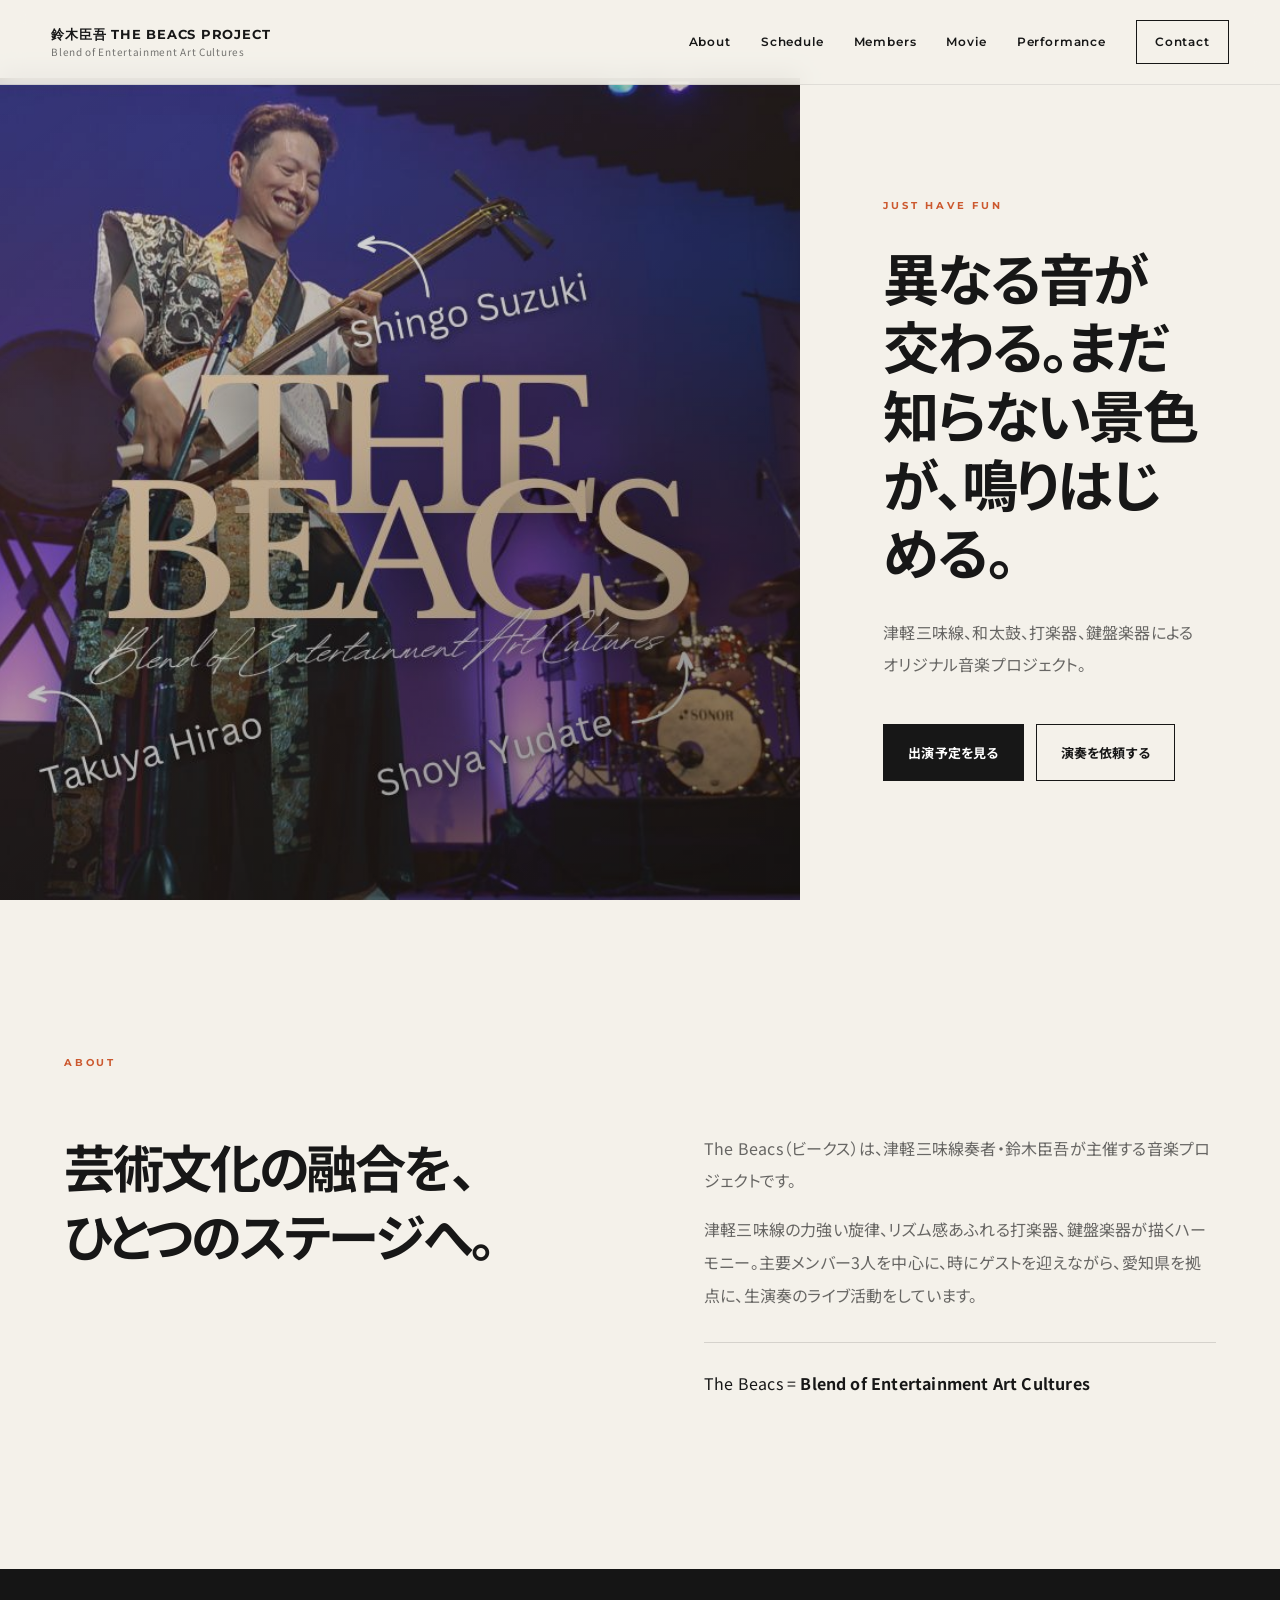
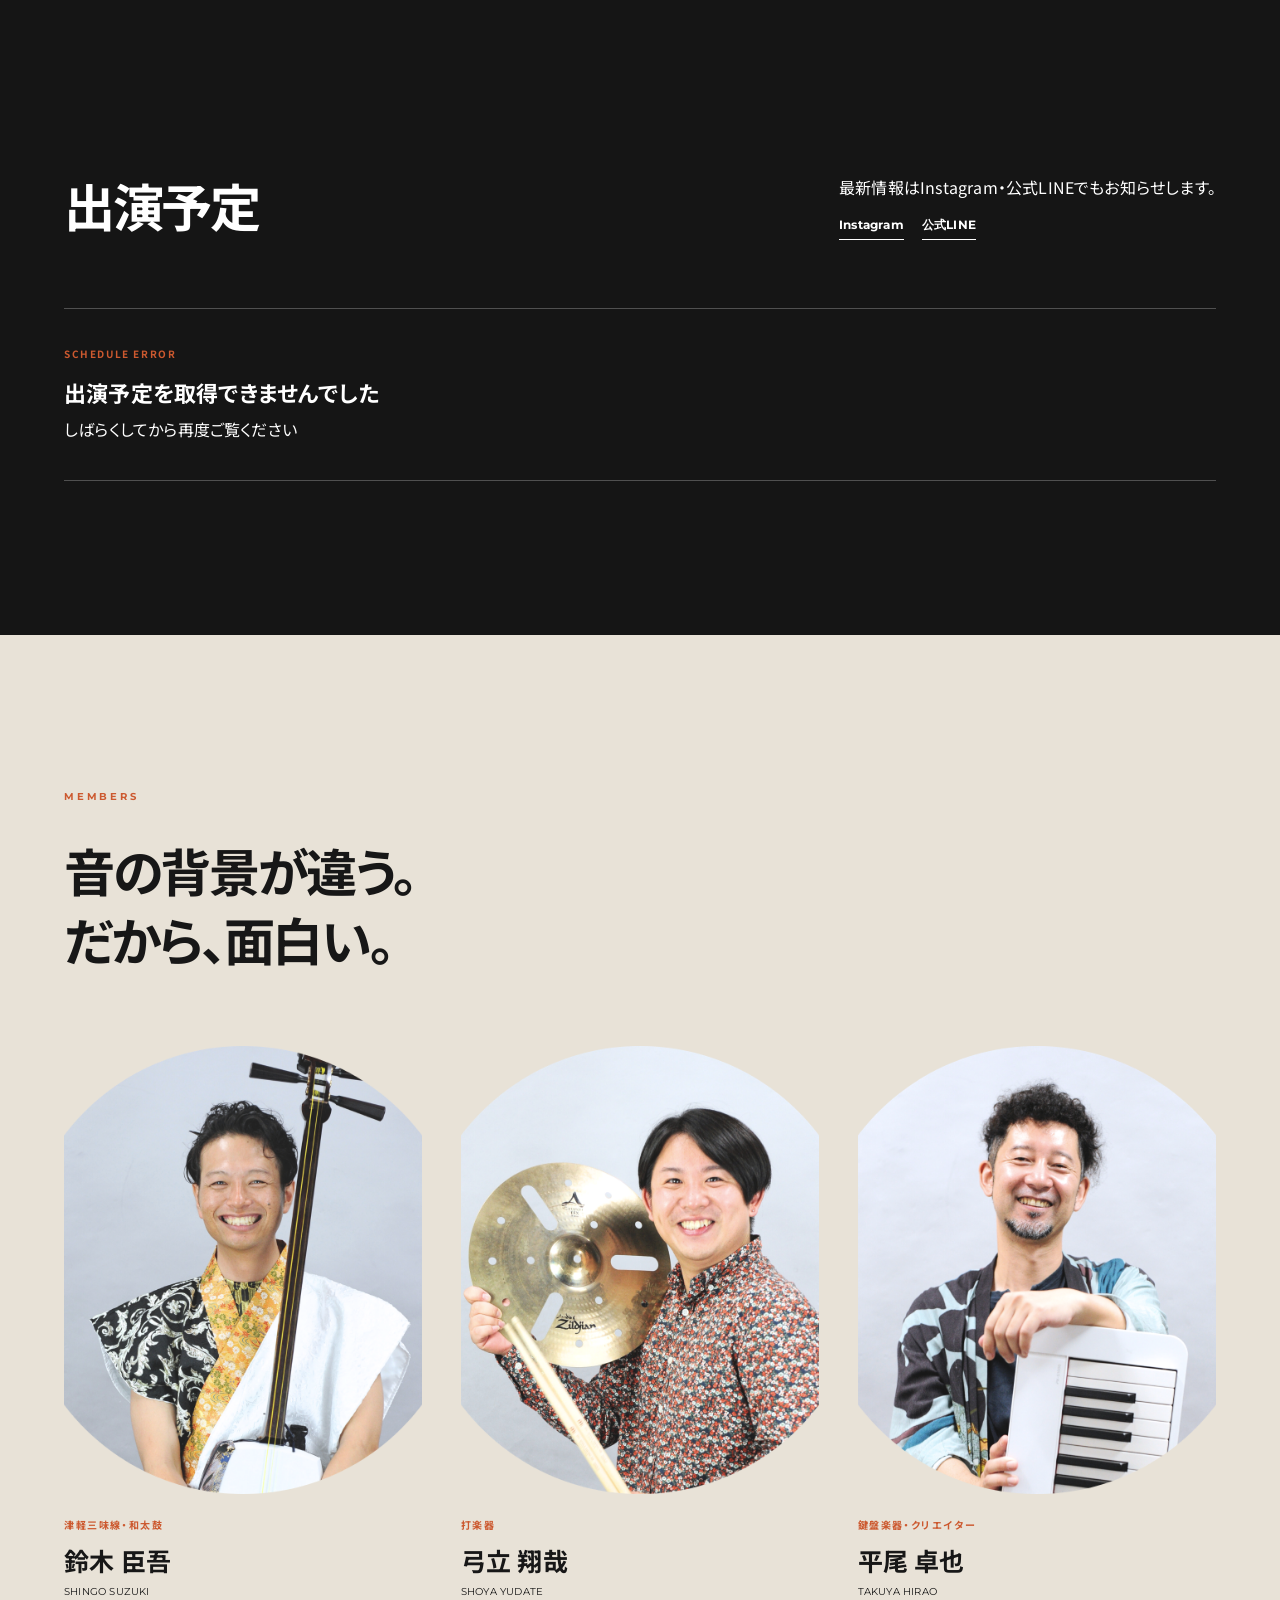
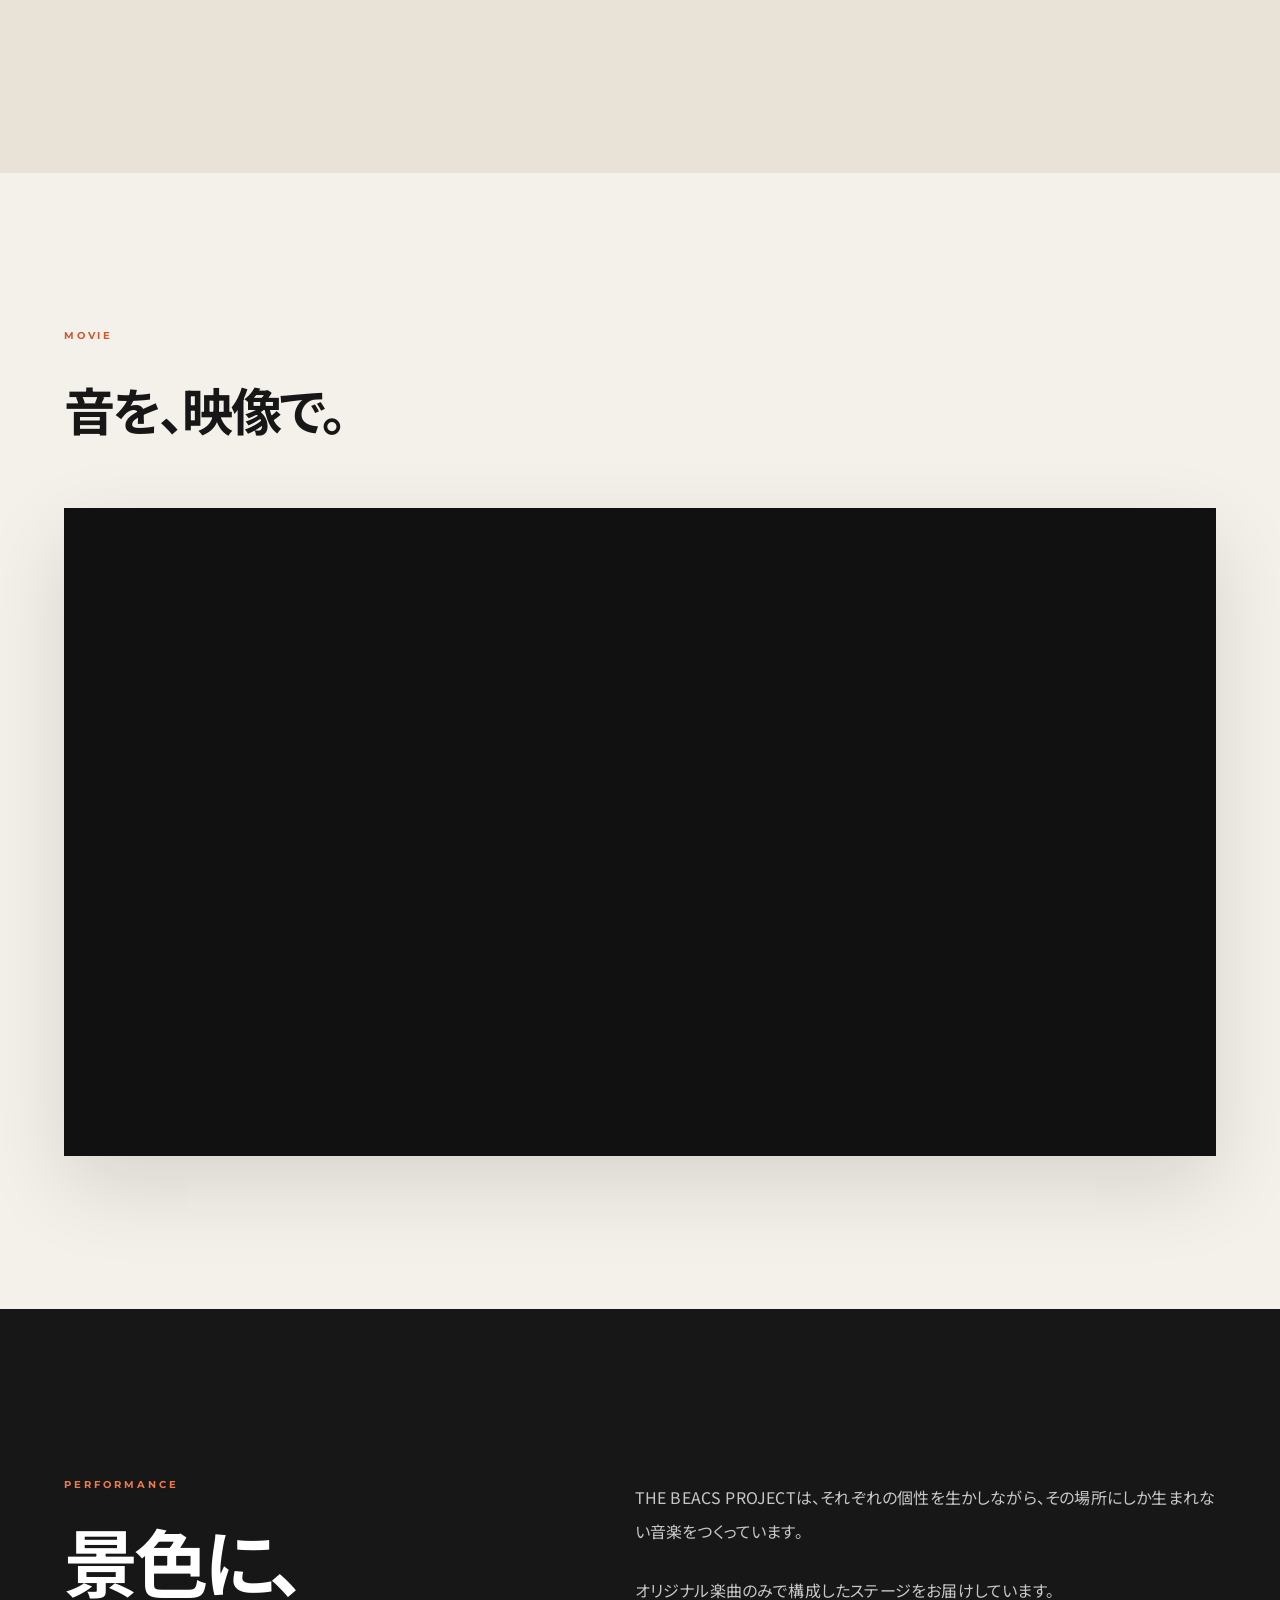
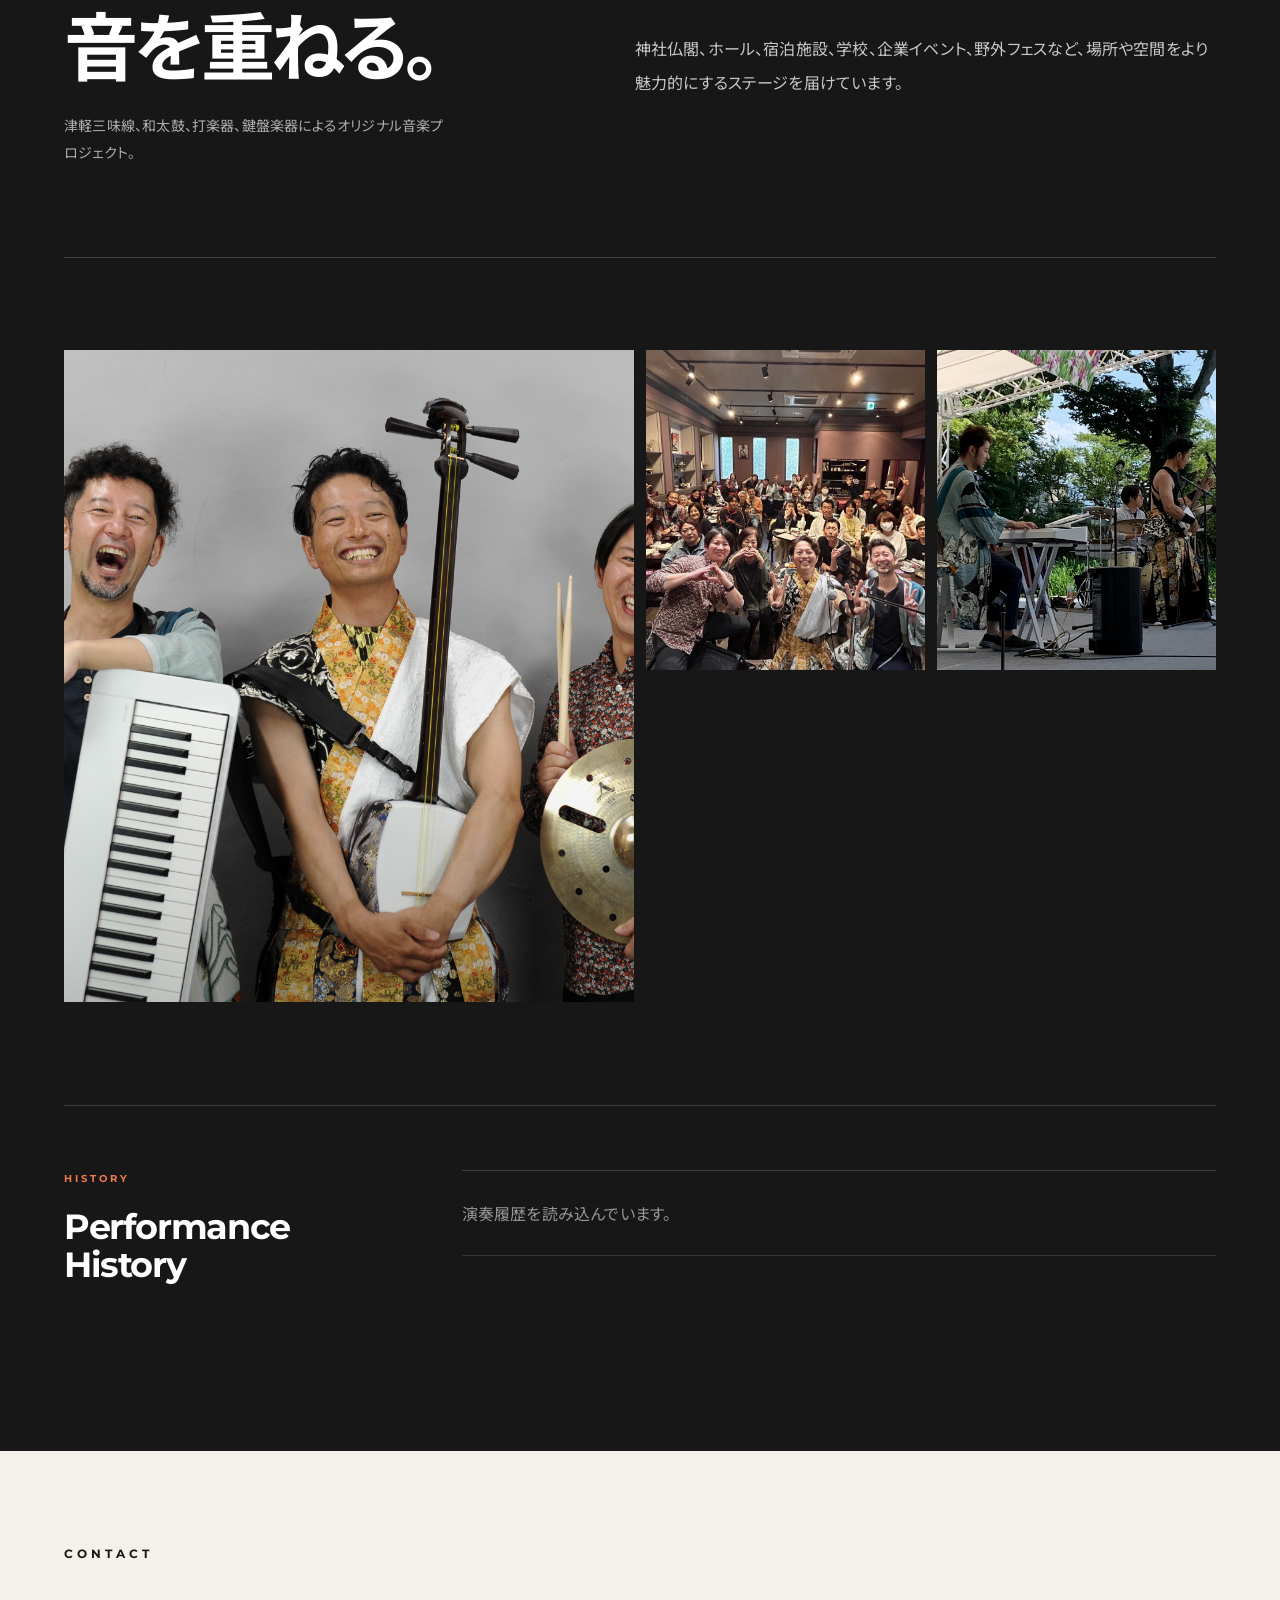
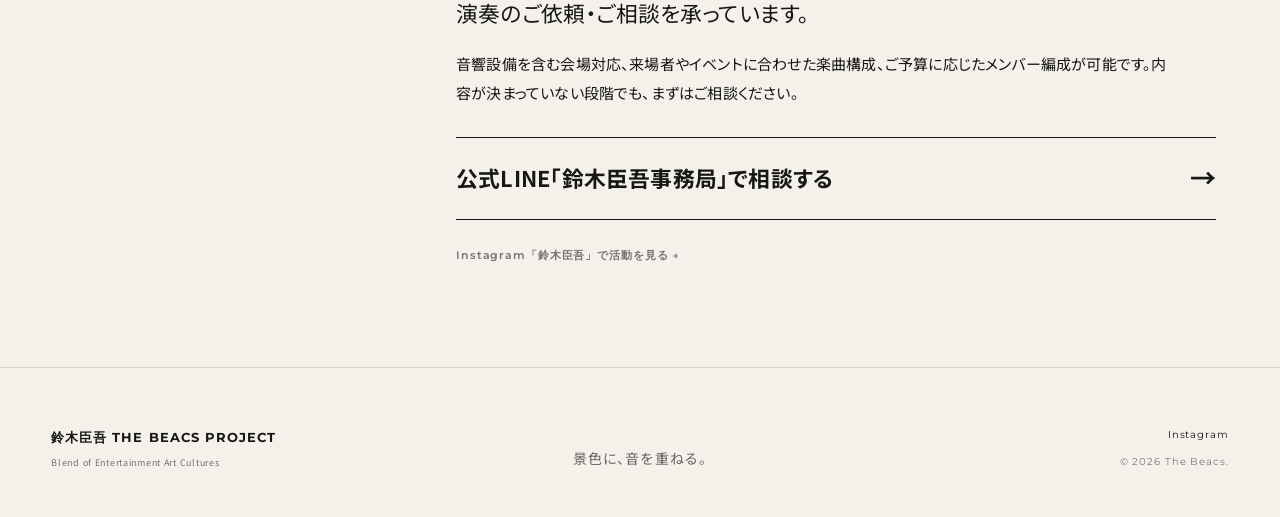
==== commit cac75f49: "Add files via upload" ====
--- a/index.html
+++ b/index.html
@@ -81,8 +81,13 @@
 <div class="performance-title-block">
 <p class="section-label">PERFORMANCE</p>
 <h2>景色に、<br/>音を重ねる。</h2>
+<p class="performance-subtitle">津軽三味線、和太鼓、打楽器、鍵盤楽器によるオリジナル音楽プロジェクト。</p>
 </div>
-<div class="performance-copy"><p>THE BEACS PROJECTは、津軽三味線、和太鼓、打楽器、鍵盤楽器によるオリジナル音楽プロジェクトです。</p><p>それぞれの個性を生かしながら、その場所にしか生まれない音楽をつくっています。</p><p>神社仏閣、ホール、宿泊施設、学校、企業イベント、野外フェスなど、場所や空間をより魅力的にするステージを届けています。</p></div>
+<div class="performance-copy">
+<p>THE BEACS PROJECTは、それぞれの個性を生かしながら、その場所にしか生まれない音楽をつくっています。</p>
+<p>オリジナル楽曲のみで構成したステージをお届けしています。</p>
+<p>神社仏閣、ホール、宿泊施設、学校、企業イベント、野外フェスなど、場所や空間をより魅力的にするステージを届けています。</p>
+</div>
 </div>
 <div aria-label="The Beacs PROJECTの演奏風景" class="performance-gallery">
 <figure class="performance-photo performance-photo-1"><button aria-label="演奏写真1を拡大表示" class="lightbox-trigger" type="button"><img alt="鍵盤、津軽三味線、打楽器を手にしたThe Beacs PROJECTのメンバー" loading="lazy" src="images/contact/contact1.jpg"/><span aria-hidden="true">＋</span></button></figure>
@@ -92,7 +97,15 @@
 <figure class="performance-photo performance-photo-5"><button aria-label="演奏写真5を拡大表示" class="lightbox-trigger" type="button"><img alt="和太鼓を背景に演奏するThe Beacs PROJECTのメンバー" loading="lazy" src="images/contact/contact5.jpg"/><span aria-hidden="true">＋</span></button></figure>
 <figure class="performance-photo performance-photo-6"><button aria-label="演奏写真6を拡大表示" class="lightbox-trigger" type="button"><img alt="学校の体育館で生徒と一緒に行う演奏体験" loading="lazy" src="images/contact/contact6.jpg"/><span aria-hidden="true">＋</span></button></figure>
 </div>
-<div aria-label="主な演奏会場" class="performance-venues" data-site-history="" hidden=""></div>
+<div aria-labelledby="performance-history-title" class="performance-history">
+<div class="performance-history-head">
+<p class="section-label">HISTORY</p>
+<h3 id="performance-history-title">Performance History</h3>
+</div>
+<div aria-live="polite" class="performance-history-list" id="performance-history-list">
+<p class="performance-history-status">演奏履歴を読み込んでいます。</p>
+</div>
+</div>
 </section>
 <section class="contact" id="contact">
 <div class="contact-inner">
@@ -100,13 +113,10 @@
 <div class="contact-layout contact-layout-minimal">
 <div class="contact-content">
 <p class="contact-lead">演奏のご依頼・ご相談を承っています。</p>
-<p class="contact-message">イベントに合わせたステージをご提案いたします。<br/>音響設備の設営にも対応しています。<br/>ご予算などもお気軽にご相談ください。<br/>お問い合わせは、公式LINE・Instagramよりお願いいたします。</p>
+<p class="contact-message">音響設備を含む会場対応、来場者やイベントに合わせた楽曲構成、ご予算に応じたメンバー編成が可能です。内容が決まっていない段階でも、まずはご相談ください。</p>
 <a class="contact-main-link" data-site-href="line" href="https://lin.ee/tkTMgFQ" rel="noopener" target="_blank">公式LINE「鈴木臣吾事務局」で相談する <span aria-hidden="true">→</span></a>
 
-<div class="contact-sub-links">
-<a data-site-href="instagram" href="https://www.instagram.com/shingo_suzuki1987/" rel="noopener" target="_blank">Instagram</a>
-<a data-site-href="email" href="#">Email</a>
-</div>
+<div class="contact-sub-links"><a data-site-href="instagram" href="https://www.instagram.com/shingo_suzuki1987/" rel="noopener" target="_blank">Instagram「鈴木臣吾」で活動を見る <span aria-hidden="true">→</span></a></div>
 </div>
 </div>
 </div>
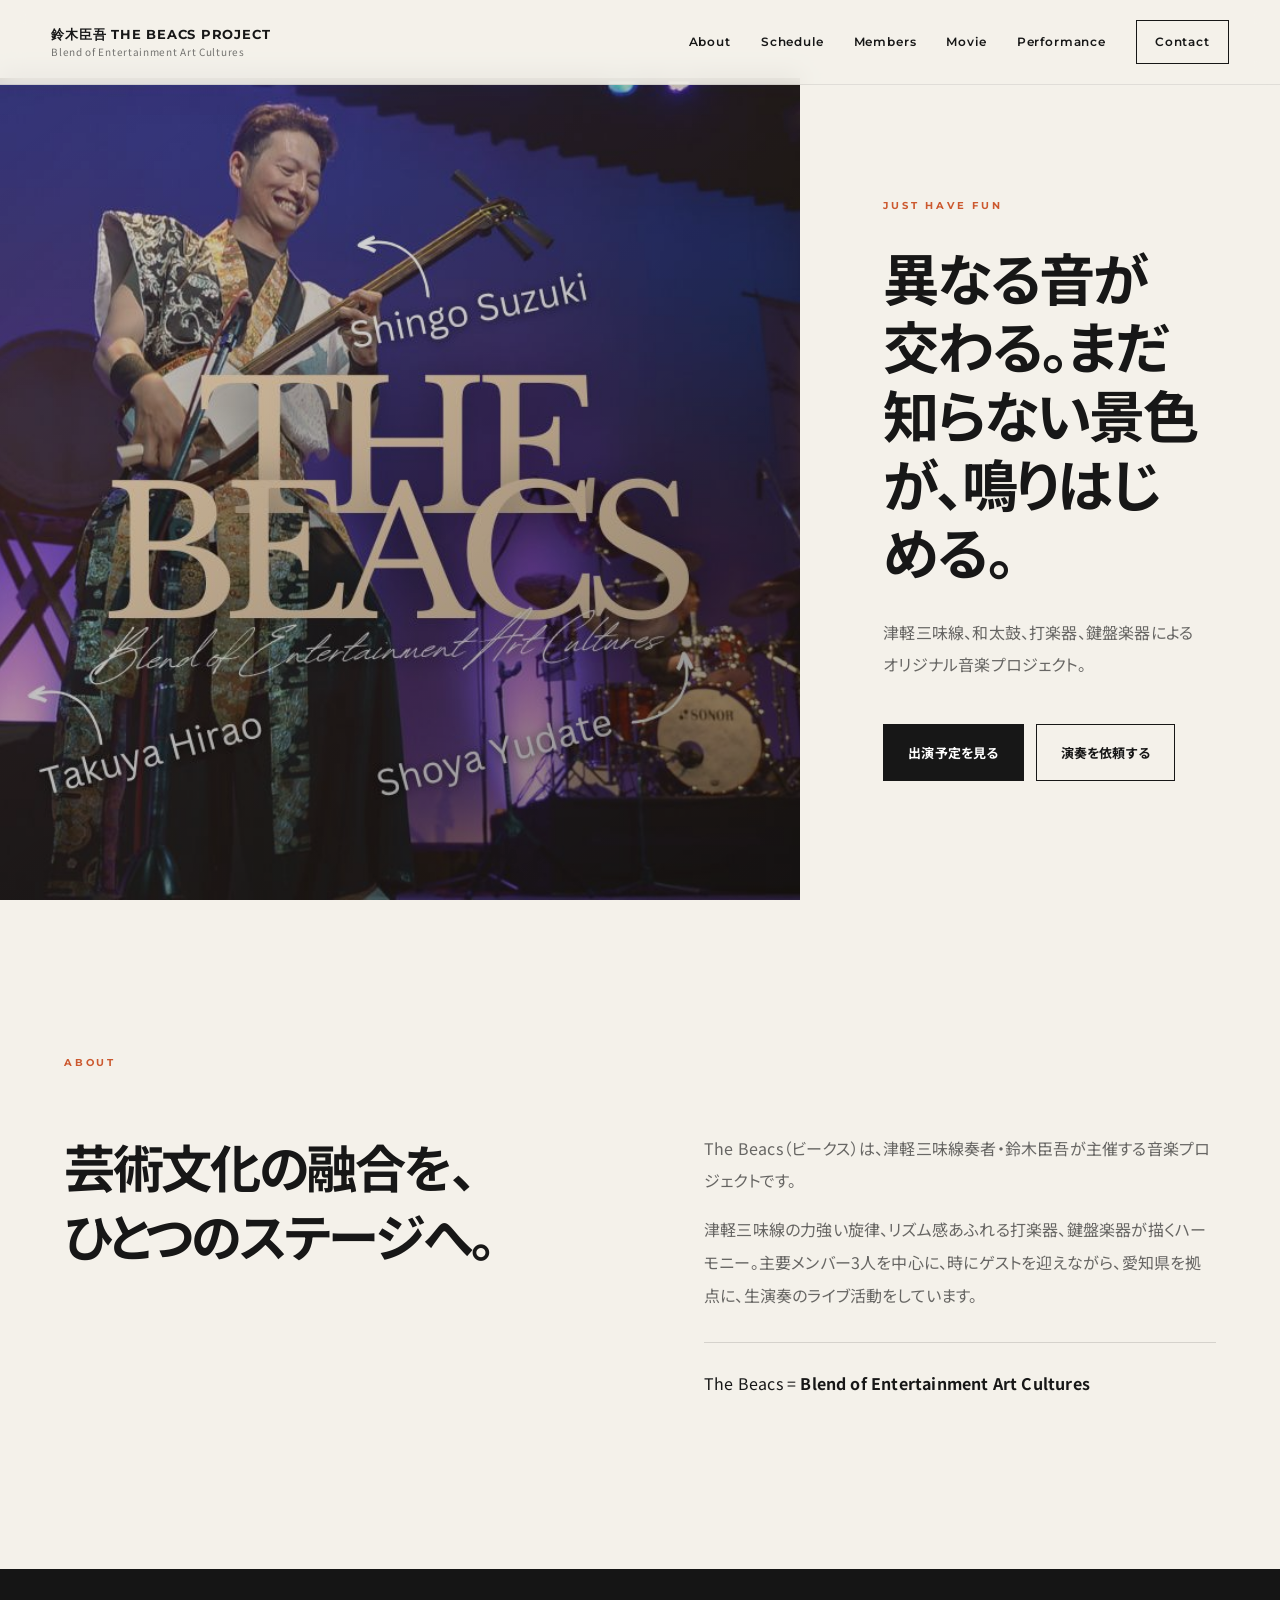
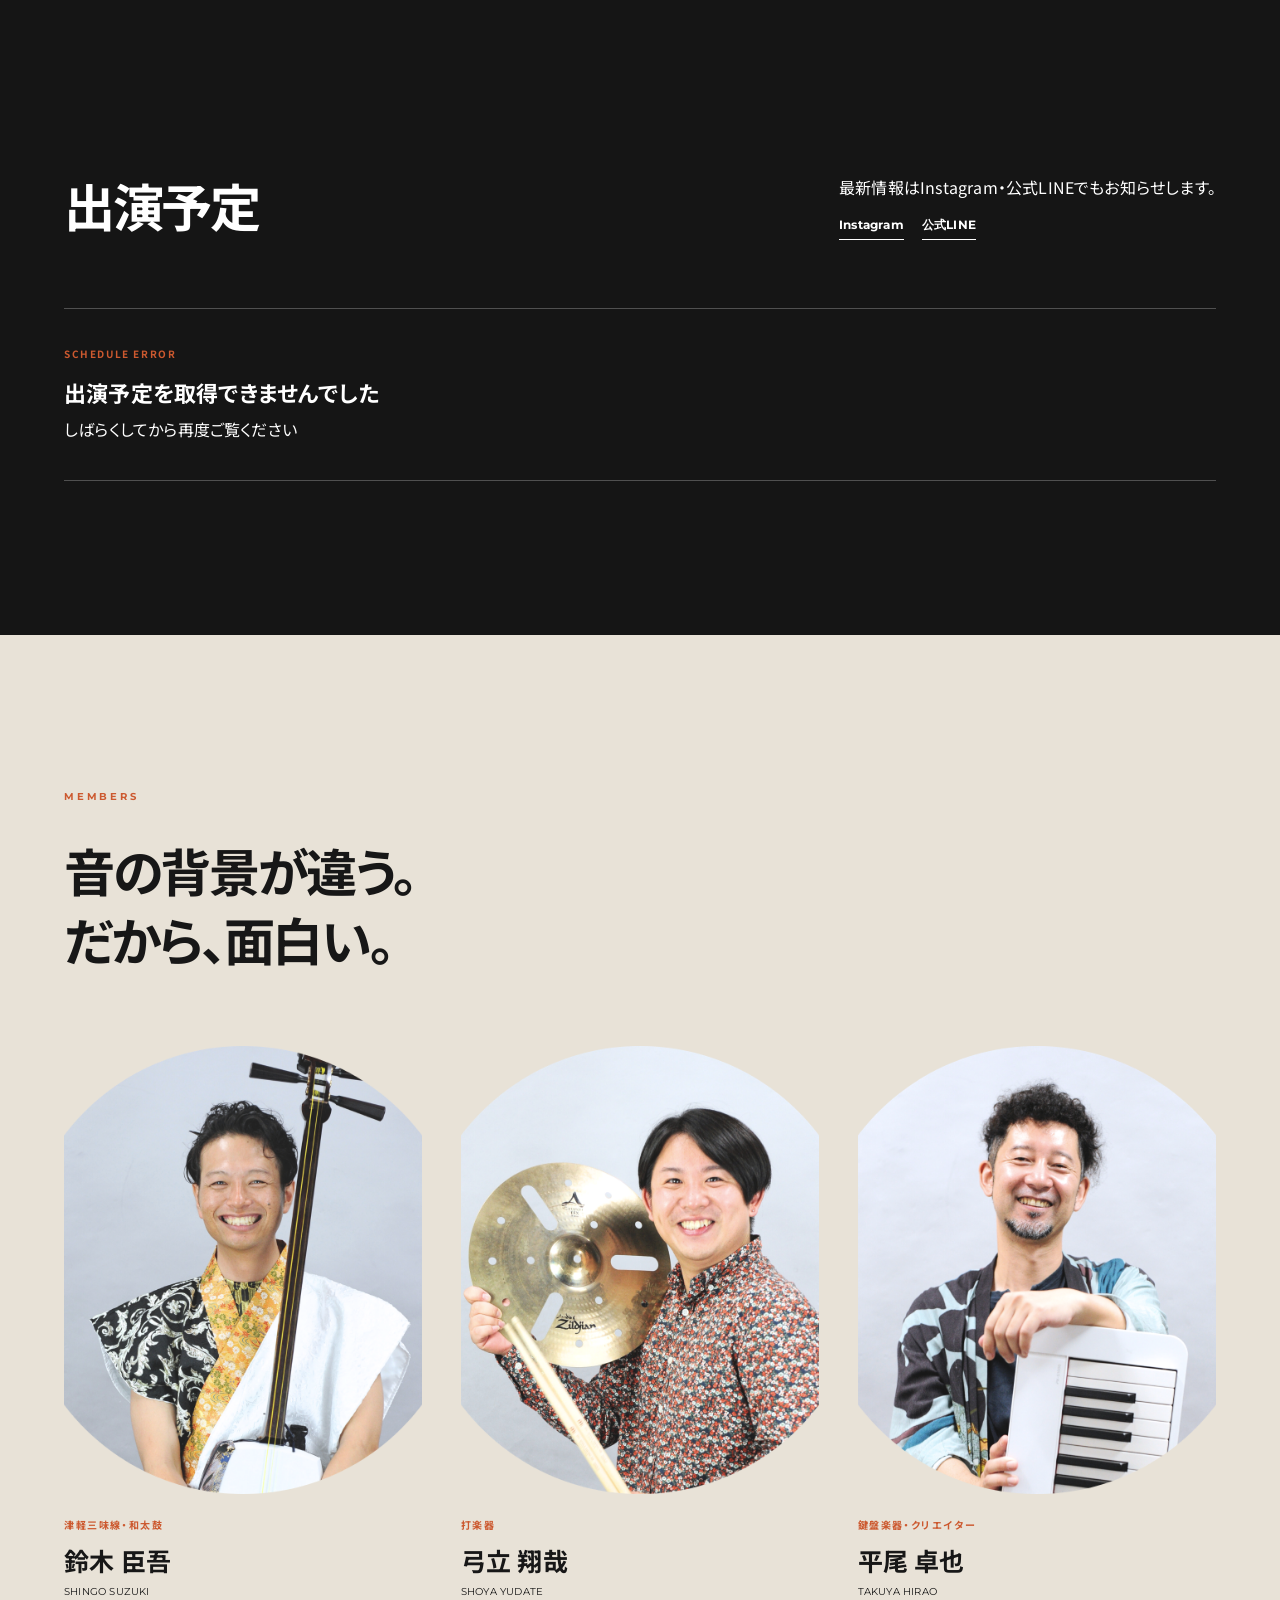
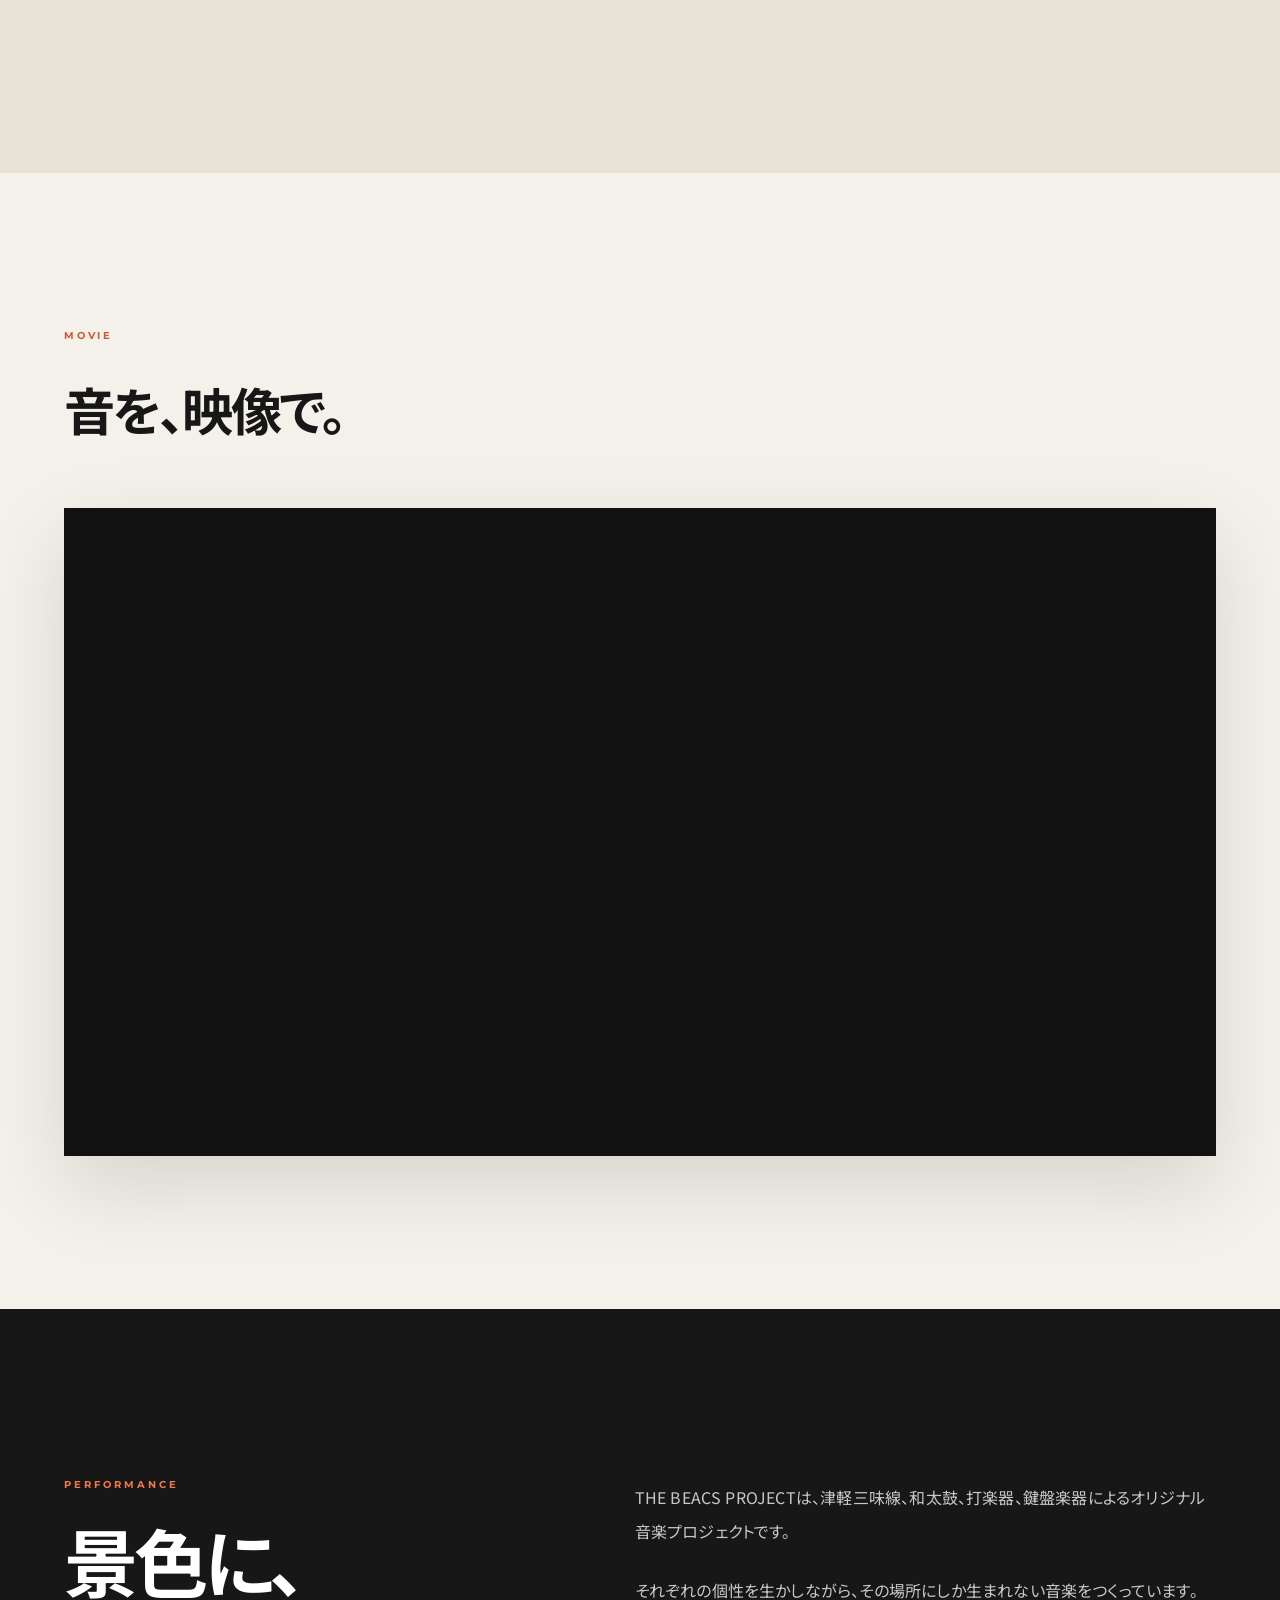
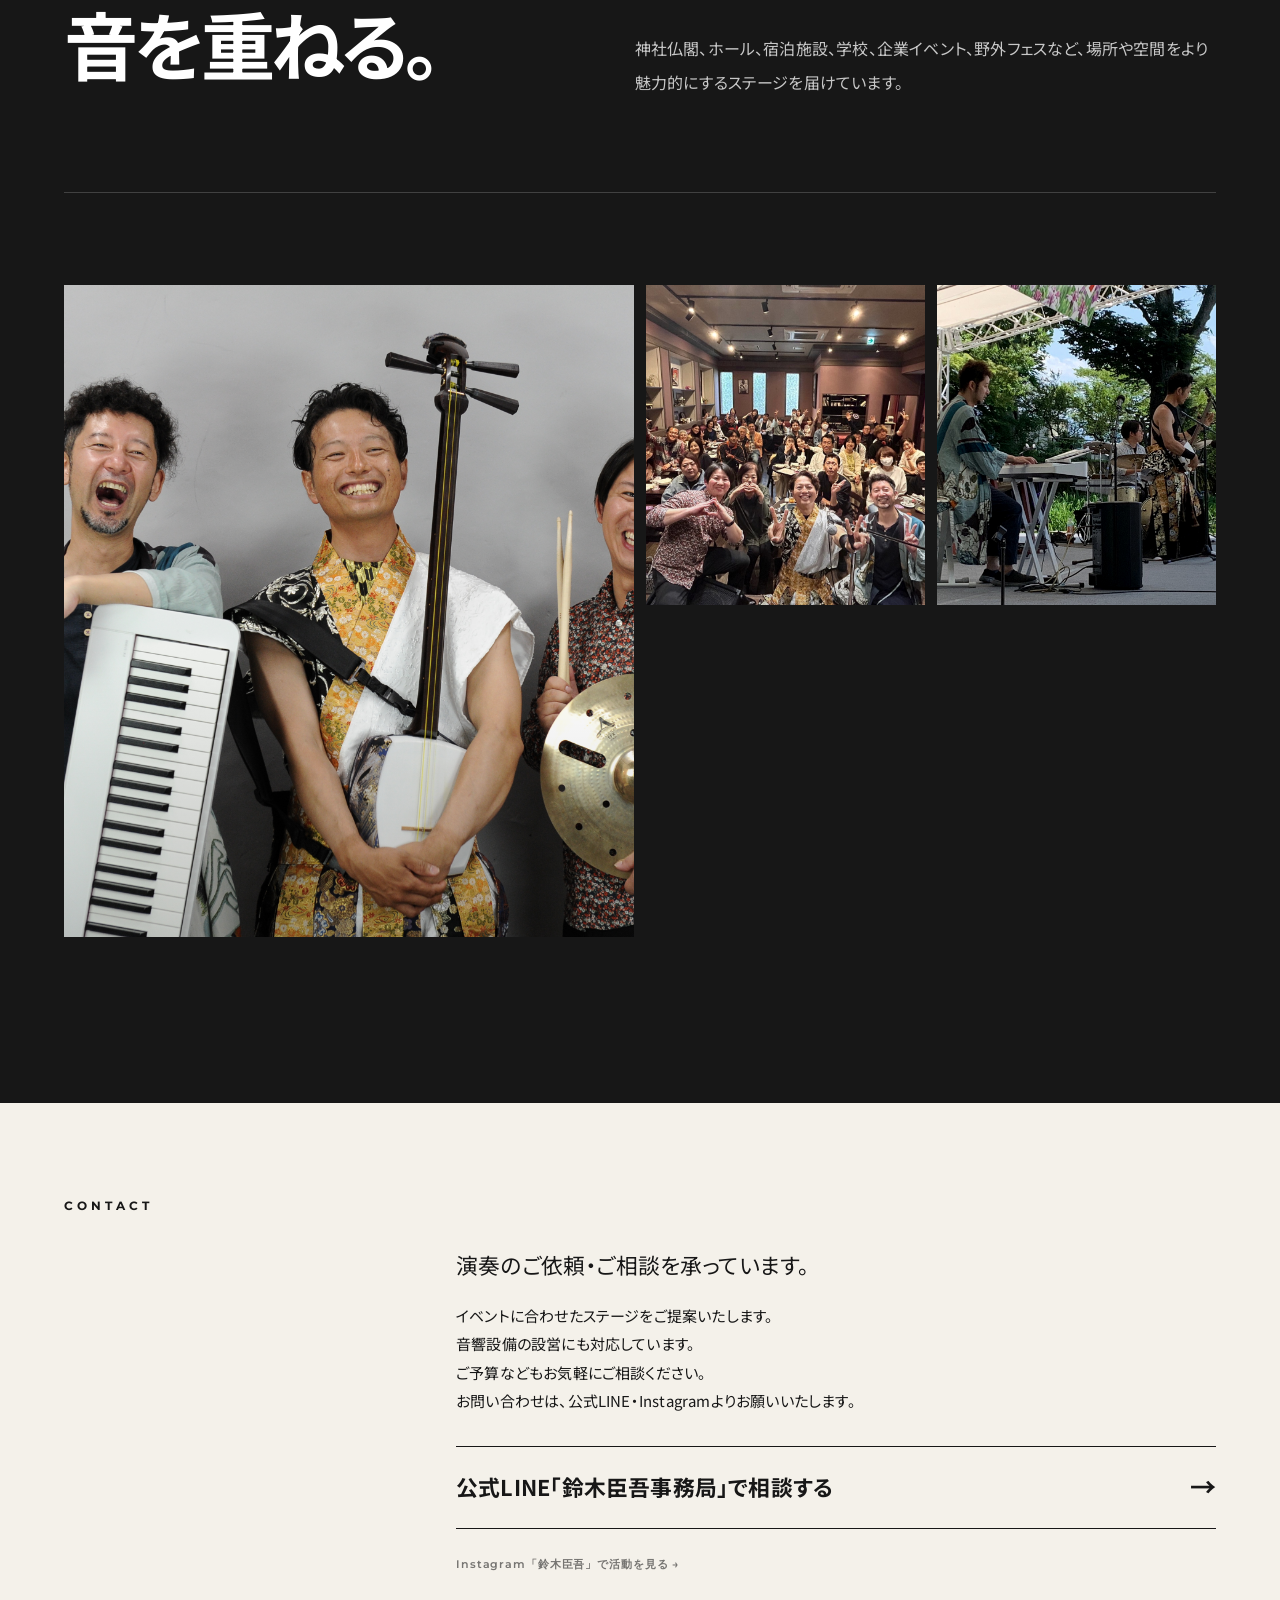
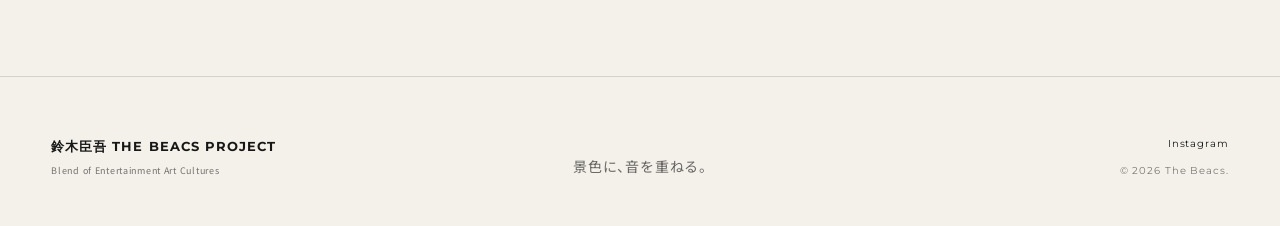
==== commit 24e839eb: "Add files via upload" ====
--- a/index.html
+++ b/index.html
@@ -81,13 +81,8 @@
 <div class="performance-title-block">
 <p class="section-label">PERFORMANCE</p>
 <h2>景色に、<br/>音を重ねる。</h2>
-<p class="performance-subtitle">津軽三味線、和太鼓、打楽器、鍵盤楽器によるオリジナル音楽プロジェクト。</p>
 </div>
-<div class="performance-copy">
-<p>THE BEACS PROJECTは、それぞれの個性を生かしながら、その場所にしか生まれない音楽をつくっています。</p>
-<p>オリジナル楽曲のみで構成したステージをお届けしています。</p>
-<p>神社仏閣、ホール、宿泊施設、学校、企業イベント、野外フェスなど、場所や空間をより魅力的にするステージを届けています。</p>
-</div>
+<div class="performance-copy"><p>THE BEACS PROJECTは、津軽三味線、和太鼓、打楽器、鍵盤楽器によるオリジナル音楽プロジェクトです。</p><p>それぞれの個性を生かしながら、その場所にしか生まれない音楽をつくっています。</p><p>神社仏閣、ホール、宿泊施設、学校、企業イベント、野外フェスなど、場所や空間をより魅力的にするステージを届けています。</p></div>
 </div>
 <div aria-label="The Beacs PROJECTの演奏風景" class="performance-gallery">
 <figure class="performance-photo performance-photo-1"><button aria-label="演奏写真1を拡大表示" class="lightbox-trigger" type="button"><img alt="鍵盤、津軽三味線、打楽器を手にしたThe Beacs PROJECTのメンバー" loading="lazy" src="images/contact/contact1.jpg"/><span aria-hidden="true">＋</span></button></figure>
@@ -97,15 +92,7 @@
 <figure class="performance-photo performance-photo-5"><button aria-label="演奏写真5を拡大表示" class="lightbox-trigger" type="button"><img alt="和太鼓を背景に演奏するThe Beacs PROJECTのメンバー" loading="lazy" src="images/contact/contact5.jpg"/><span aria-hidden="true">＋</span></button></figure>
 <figure class="performance-photo performance-photo-6"><button aria-label="演奏写真6を拡大表示" class="lightbox-trigger" type="button"><img alt="学校の体育館で生徒と一緒に行う演奏体験" loading="lazy" src="images/contact/contact6.jpg"/><span aria-hidden="true">＋</span></button></figure>
 </div>
-<div aria-labelledby="performance-history-title" class="performance-history">
-<div class="performance-history-head">
-<p class="section-label">HISTORY</p>
-<h3 id="performance-history-title">Performance History</h3>
-</div>
-<div aria-live="polite" class="performance-history-list" id="performance-history-list">
-<p class="performance-history-status">演奏履歴を読み込んでいます。</p>
-</div>
-</div>
+<div aria-label="主な演奏会場" class="performance-venues" data-site-history="" hidden=""></div>
 </section>
 <section class="contact" id="contact">
 <div class="contact-inner">
@@ -113,10 +100,10 @@
 <div class="contact-layout contact-layout-minimal">
 <div class="contact-content">
 <p class="contact-lead">演奏のご依頼・ご相談を承っています。</p>
-<p class="contact-message">音響設備を含む会場対応、来場者やイベントに合わせた楽曲構成、ご予算に応じたメンバー編成が可能です。内容が決まっていない段階でも、まずはご相談ください。</p>
+<p class="contact-message">イベントに合わせたステージをご提案いたします。<br/>音響設備の設営にも対応しています。<br/>ご予算などもお気軽にご相談ください。<br/>お問い合わせは、公式LINE・Instagramよりお願いいたします。</p>
 <a class="contact-main-link" data-site-href="line" href="https://lin.ee/tkTMgFQ" rel="noopener" target="_blank">公式LINE「鈴木臣吾事務局」で相談する <span aria-hidden="true">→</span></a>
 
-<div class="contact-sub-links"><a data-site-href="instagram" href="https://www.instagram.com/shingo_suzuki1987/" rel="noopener" target="_blank">Instagram「鈴木臣吾」で活動を見る <span aria-hidden="true">→</span></a></div>
+<div class="contact-sub-links"><a class="contact-secondary-link" data-site-href="instagram" href="https://www.instagram.com/shingo_suzuki1987/" rel="noopener" target="_blank">Instagram「鈴木臣吾」で活動を見る <span aria-hidden="true">→</span></a></div>
 </div>
 </div>
 </div>
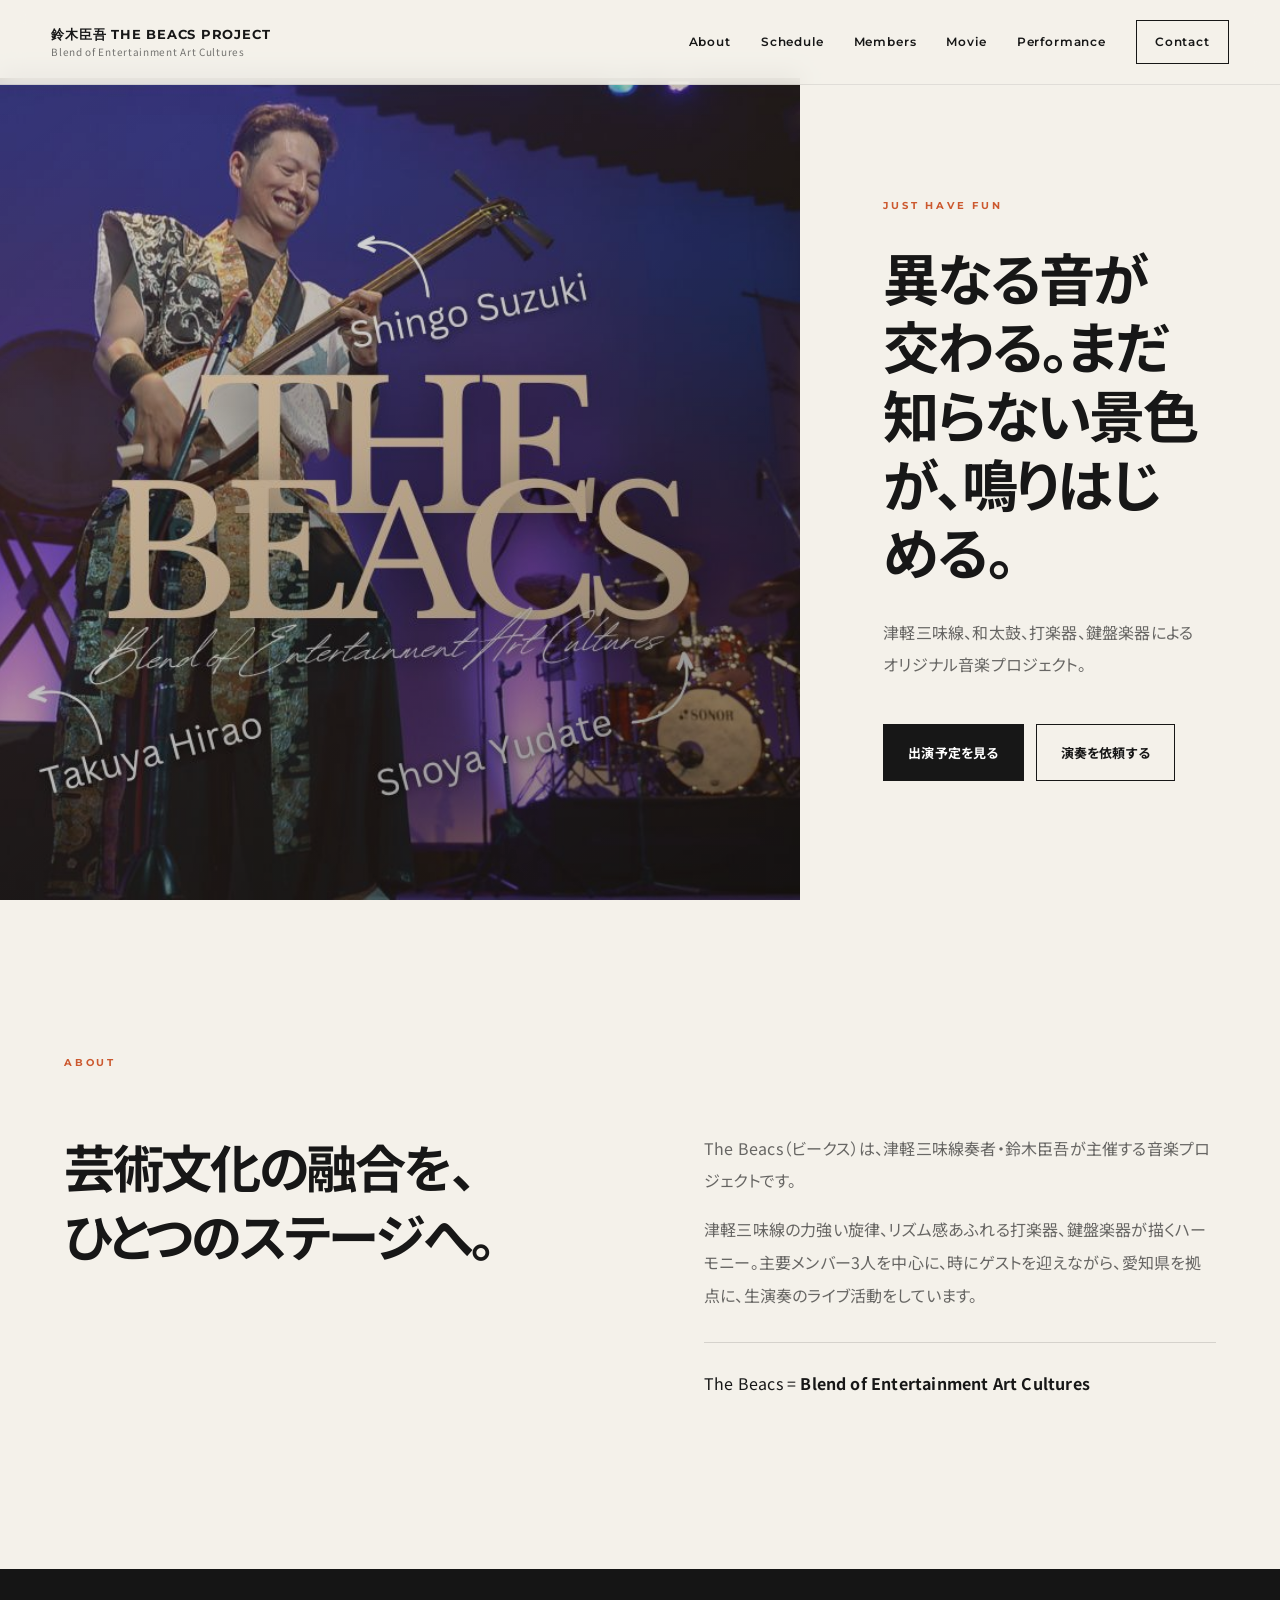
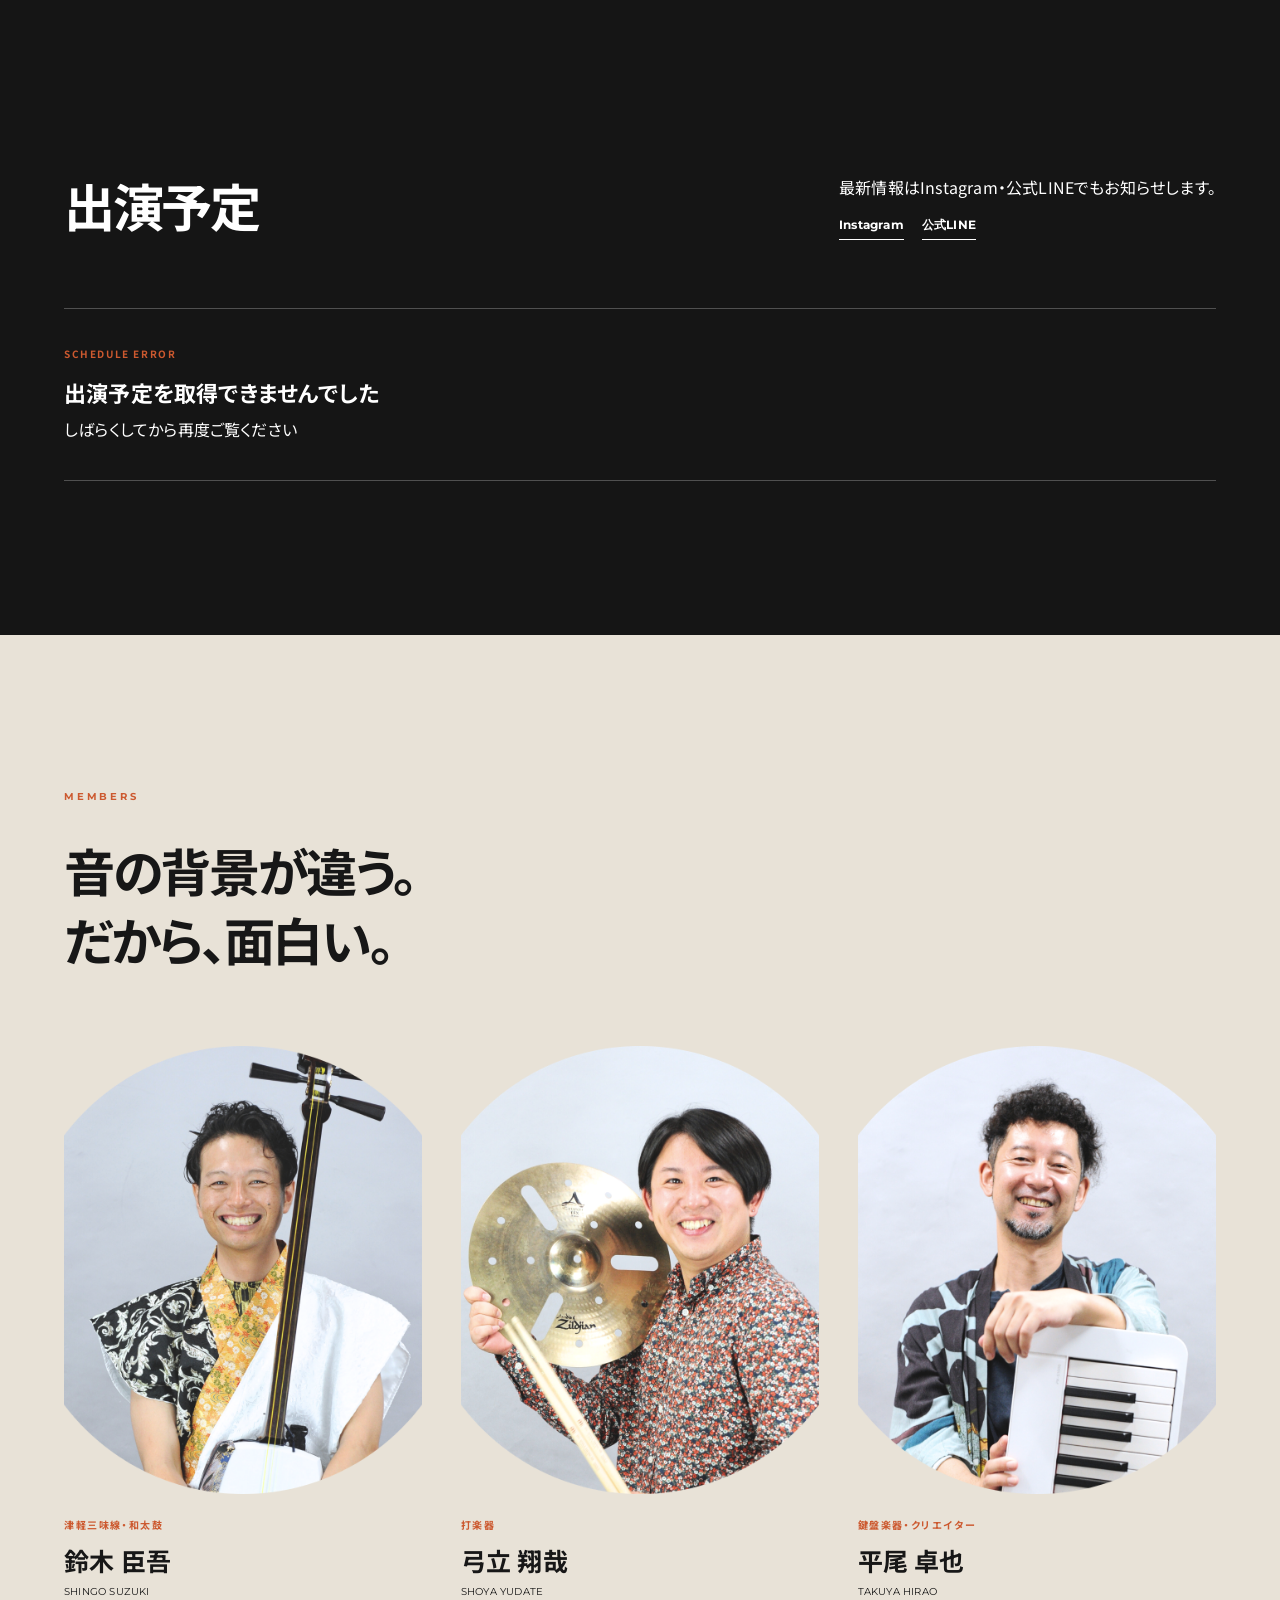
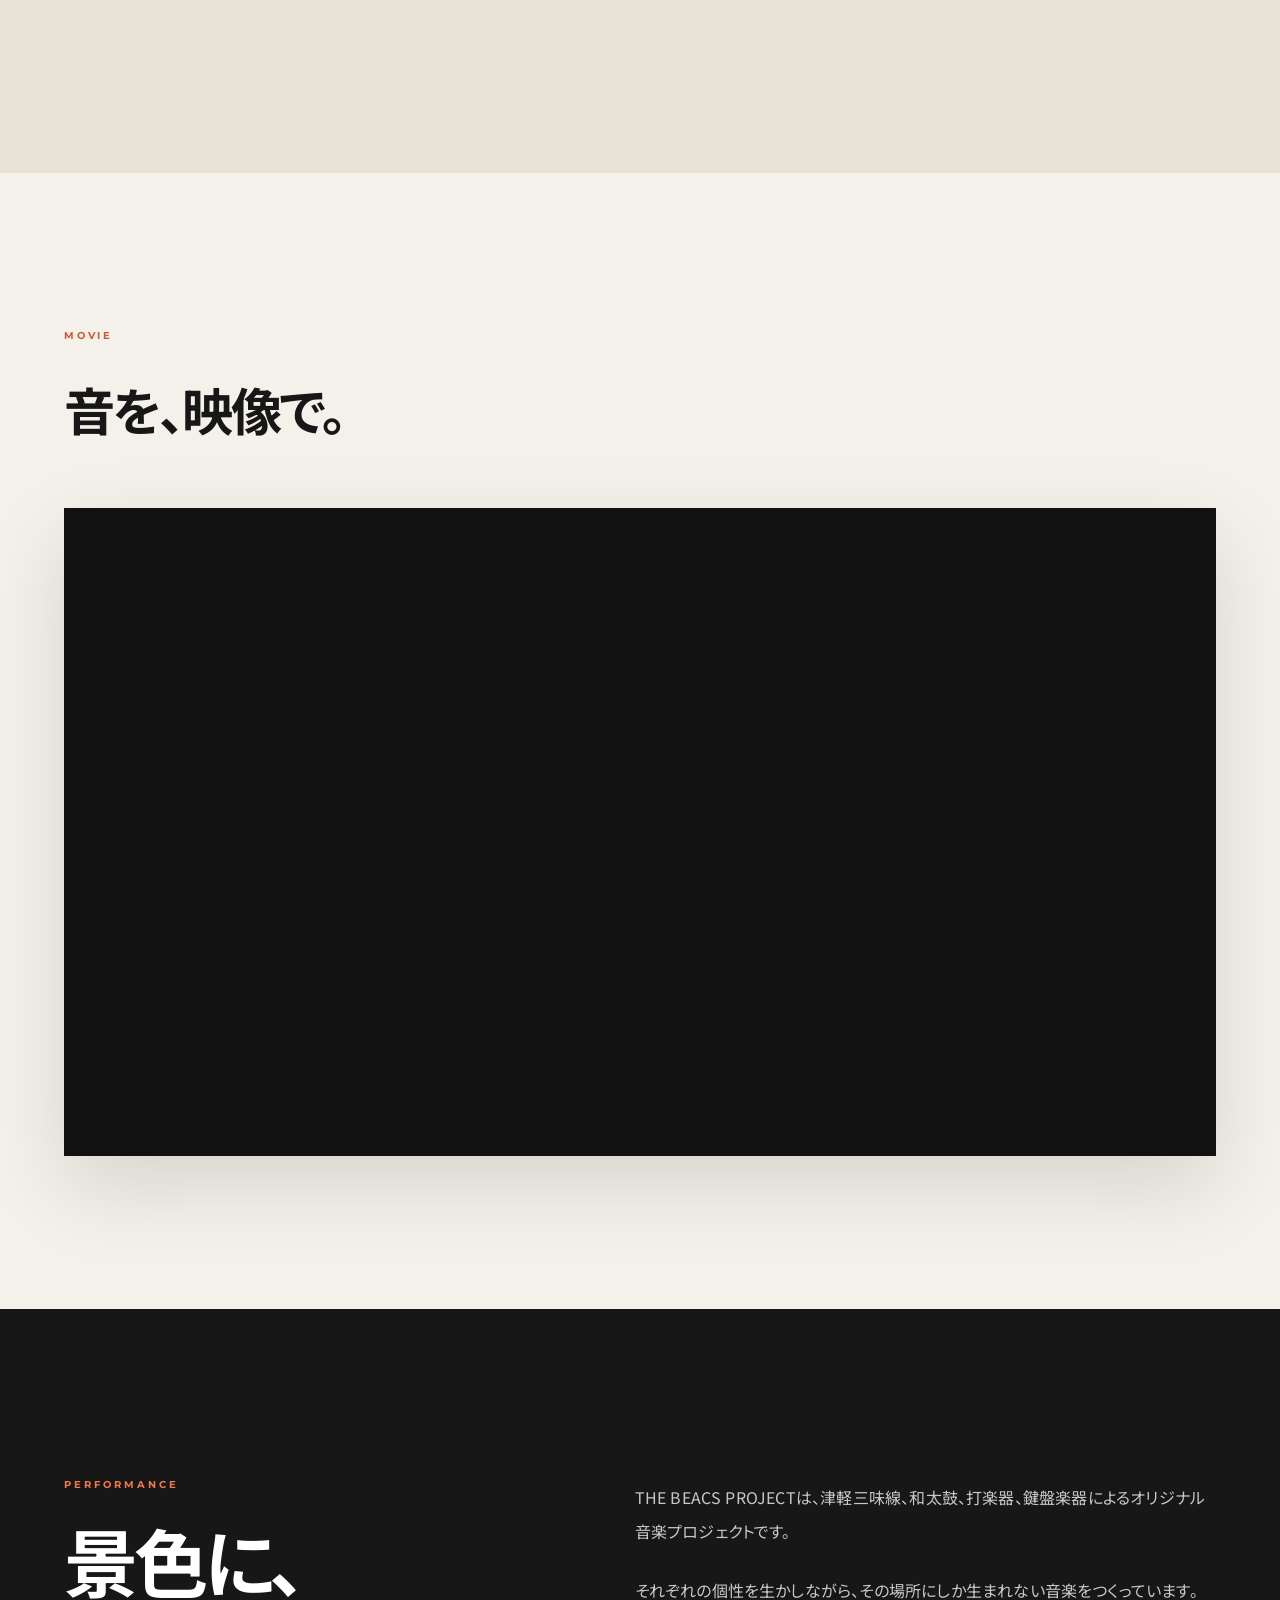
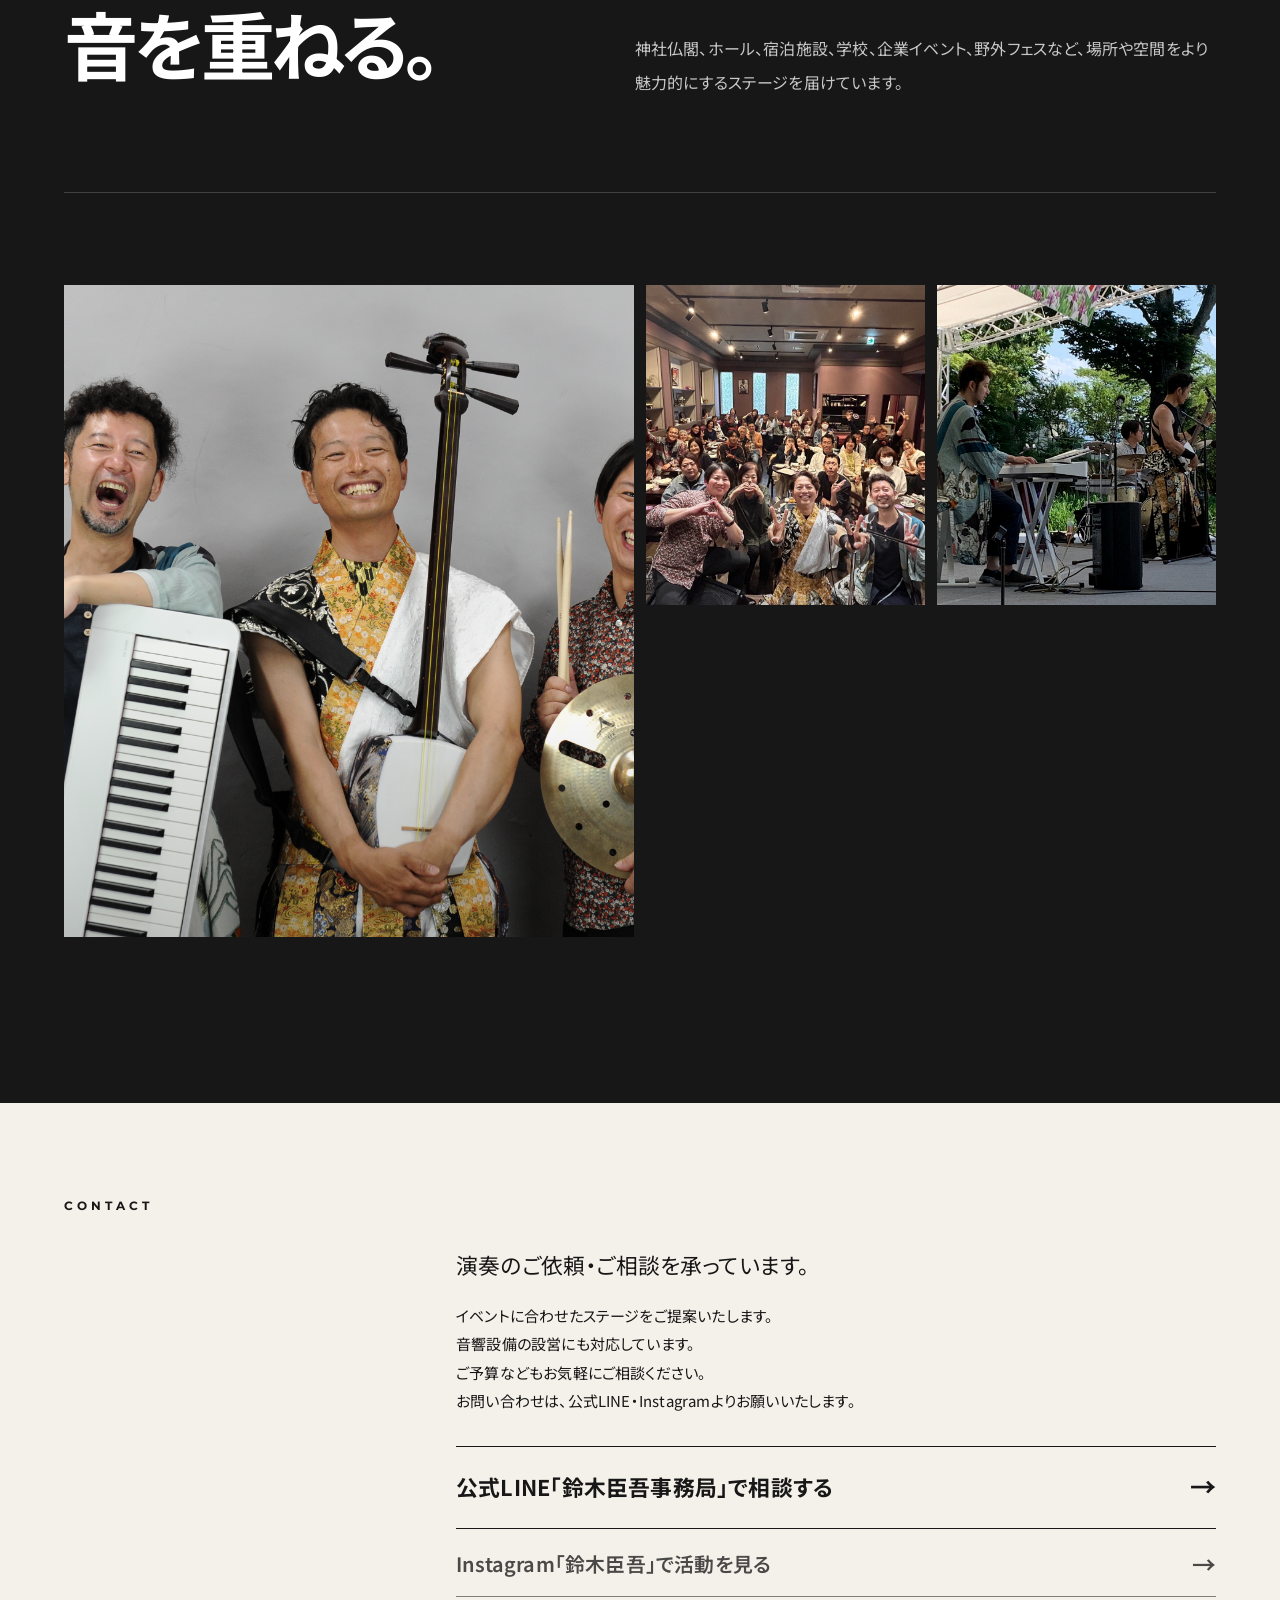
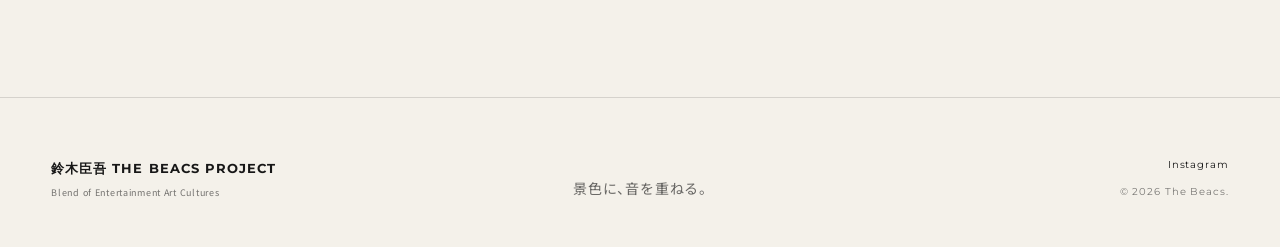
==== commit 240a6630: "Update index.html" ====
--- a/index.html
+++ b/index.html
@@ -2,6 +2,7 @@
 
 <html lang="ja">
 <head>
+<meta name="google-site-verification" content="zmqW8dPf-UEfAb9OfhGN6YoEyfsnQSu0oeOJsSbnRtg" />
 <meta charset="utf-8"/>
 <meta content="width=device-width,initial-scale=1" name="viewport"/>
 <meta content="愛知県を拠点に、生演奏のライブ活動をしています。" name="description"/>
--- a/css/style.css
+++ b/css/style.css
@@ -645,3 +645,55 @@
     letter-spacing:.015em;
   }
 }
+
+
+/* ===== Contact CTA refinement v4.3 ===== */
+.contact-sub-links{
+  display:block;
+  width:100%;
+  margin-top:0;
+}
+.contact-sub-links .contact-secondary-link{
+  display:flex;
+  justify-content:space-between;
+  align-items:center;
+  gap:30px;
+  width:100%;
+  min-height:58px;
+  padding:18px 0 15px;
+  border-bottom:1px solid rgba(25,25,25,.52);
+  font-family:"Noto Sans JP",sans-serif;
+  font-size:clamp(16px,1.55vw,21px);
+  font-weight:600;
+  line-height:1.45;
+  letter-spacing:.01em;
+  color:rgba(25,25,25,.78);
+  transition:color .25s ease,border-color .25s ease,transform .16s ease;
+}
+.contact-sub-links .contact-secondary-link span{
+  flex:0 0 auto;
+  font-size:1.2em;
+  transition:transform .25s ease;
+}
+.contact-sub-links .contact-secondary-link:hover{
+  color:var(--accent);
+  border-color:var(--accent);
+  transform:translateY(-2px);
+}
+.contact-sub-links .contact-secondary-link:hover span{
+  transform:translateX(8px);
+}
+.contact-sub-links .contact-secondary-link:active{
+  transform:scale(.99);
+}
+
+@media(max-width:850px){
+  .contact-sub-links{
+    margin-top:0;
+  }
+  .contact-sub-links .contact-secondary-link{
+    min-height:56px;
+    padding:17px 0 15px;
+    font-size:17px;
+  }
+}
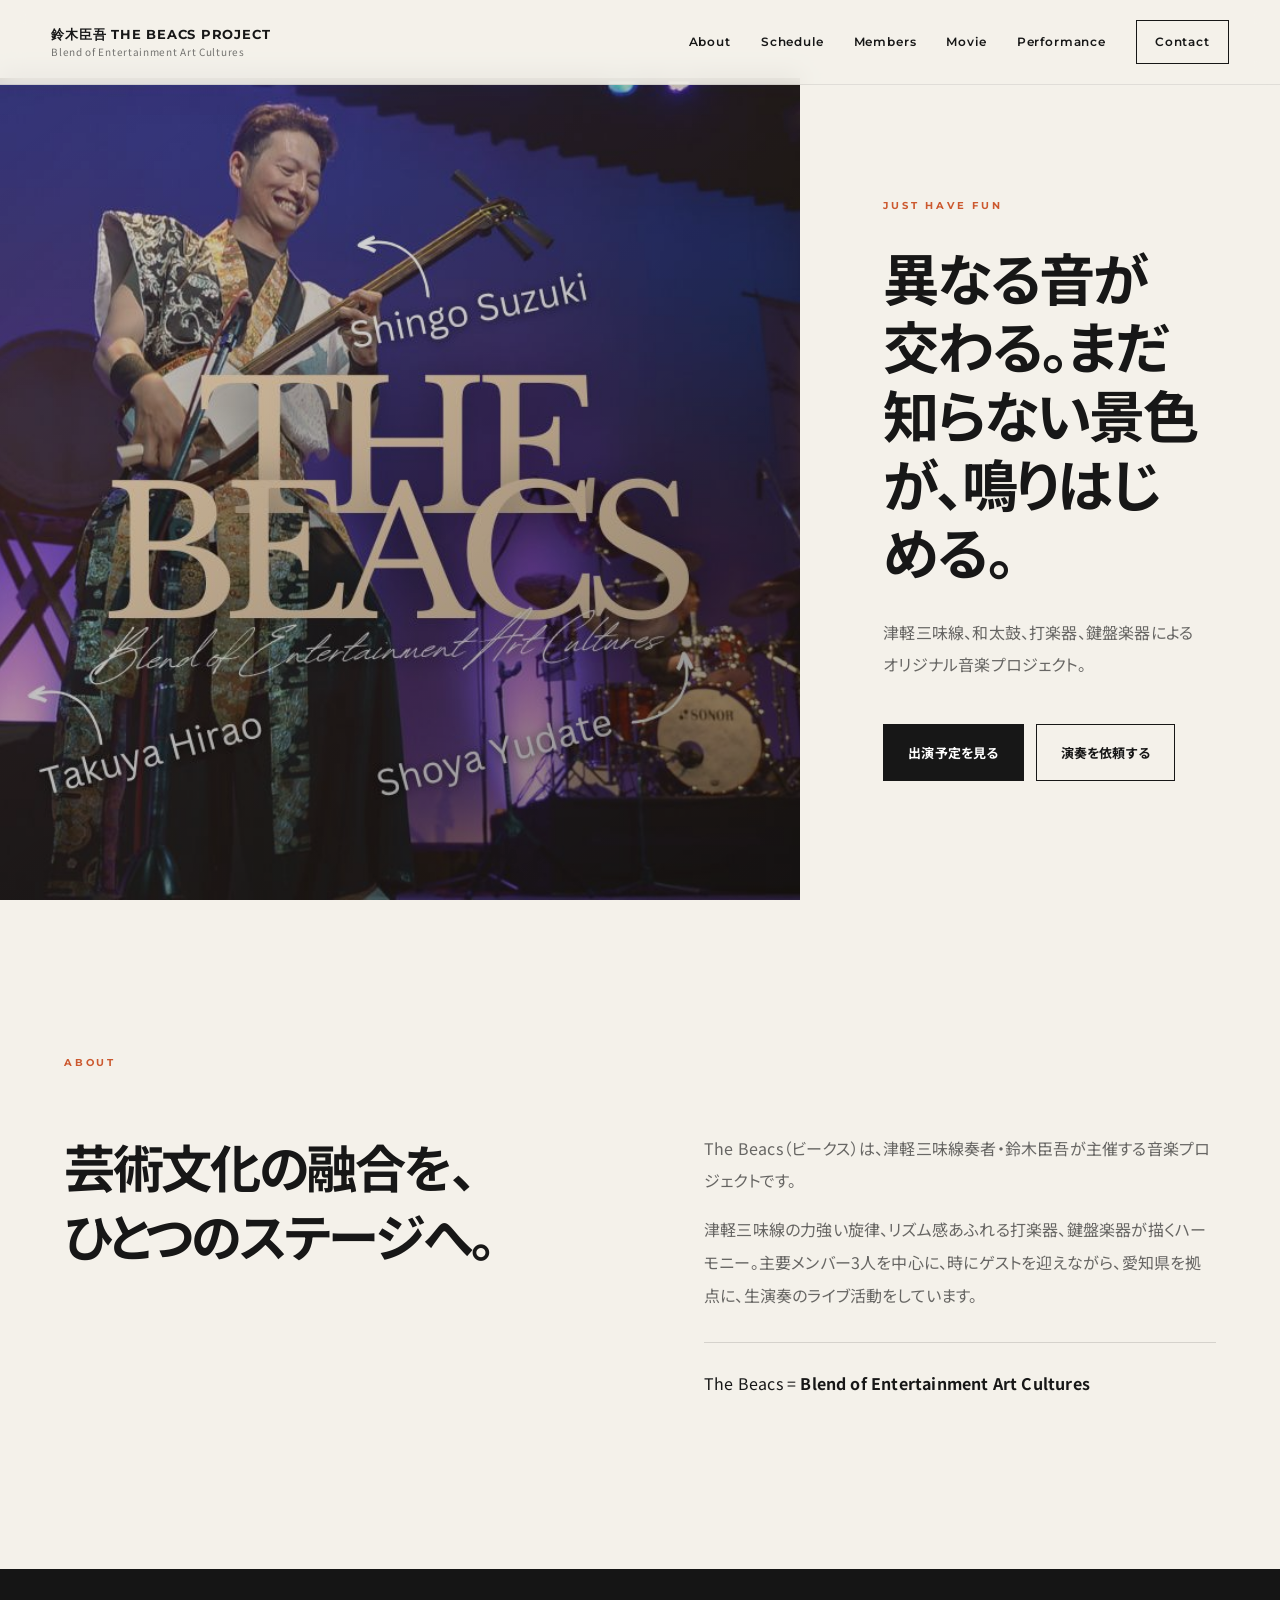
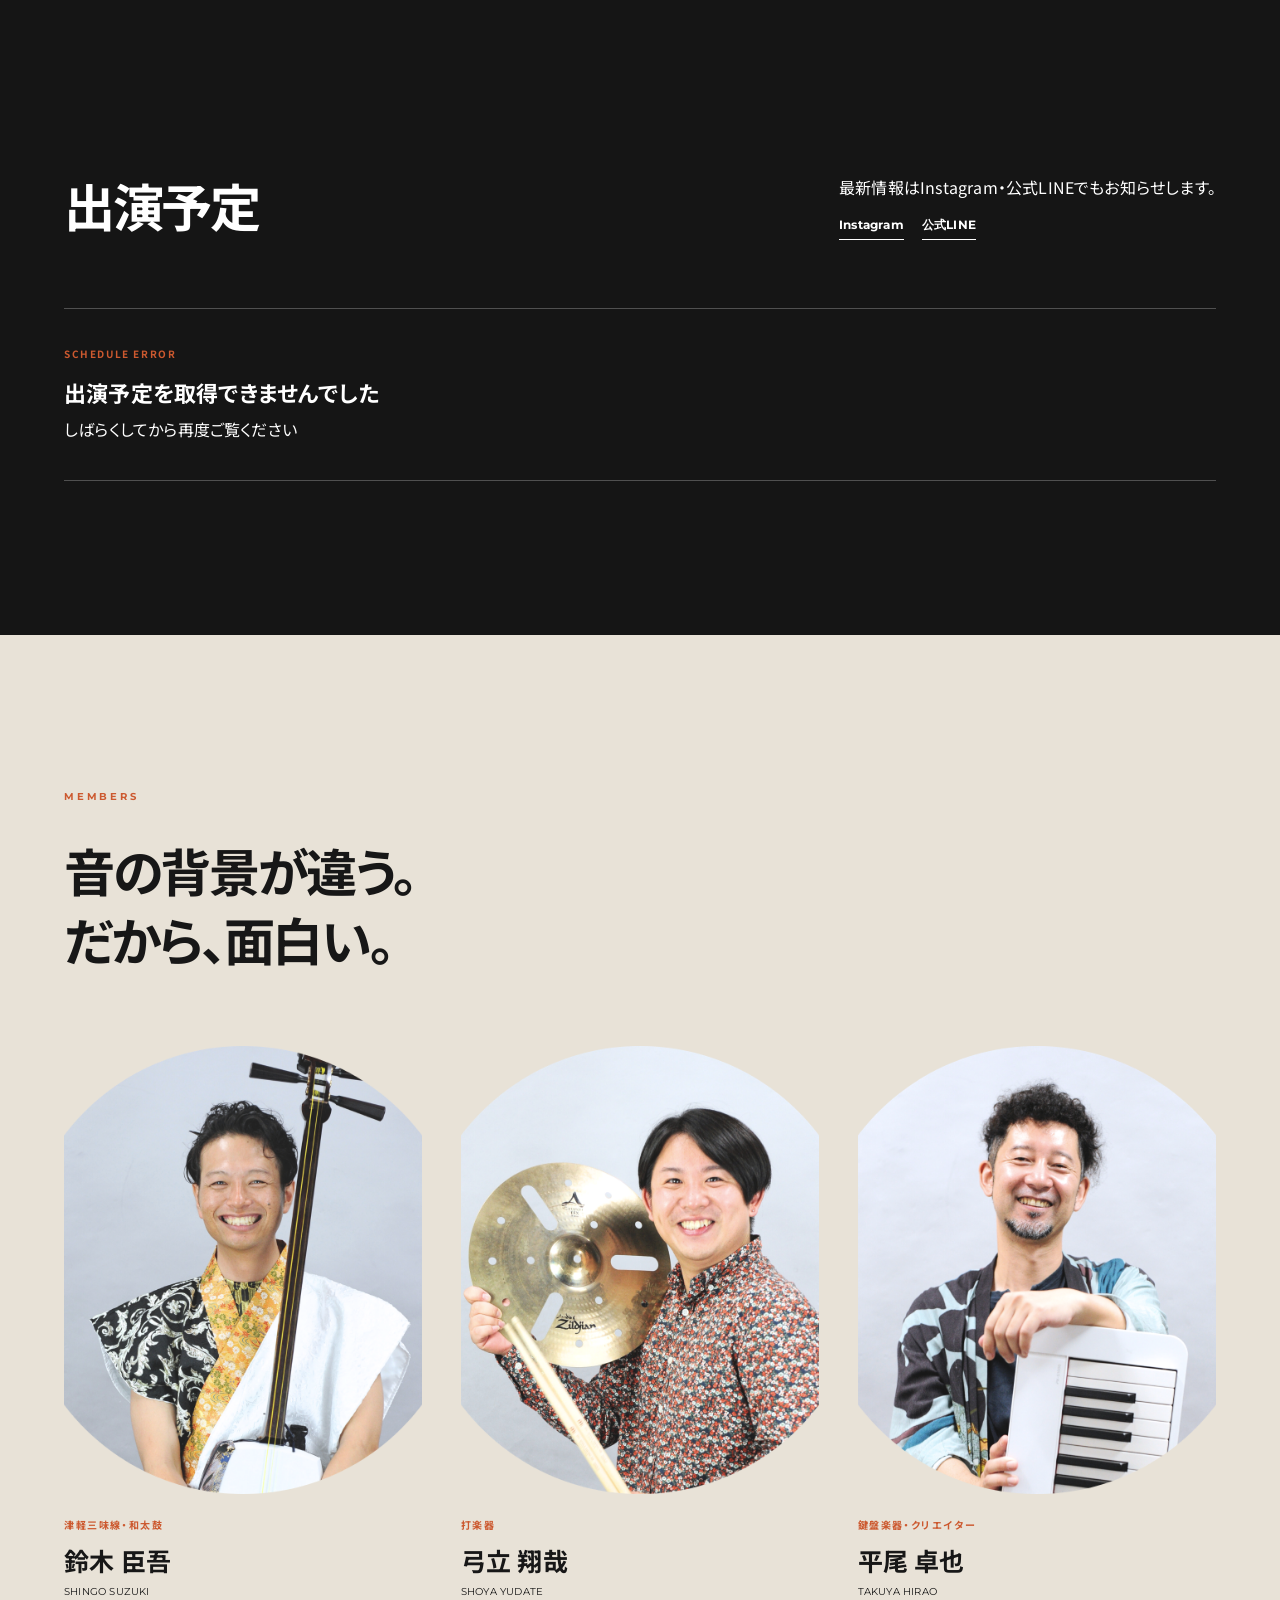
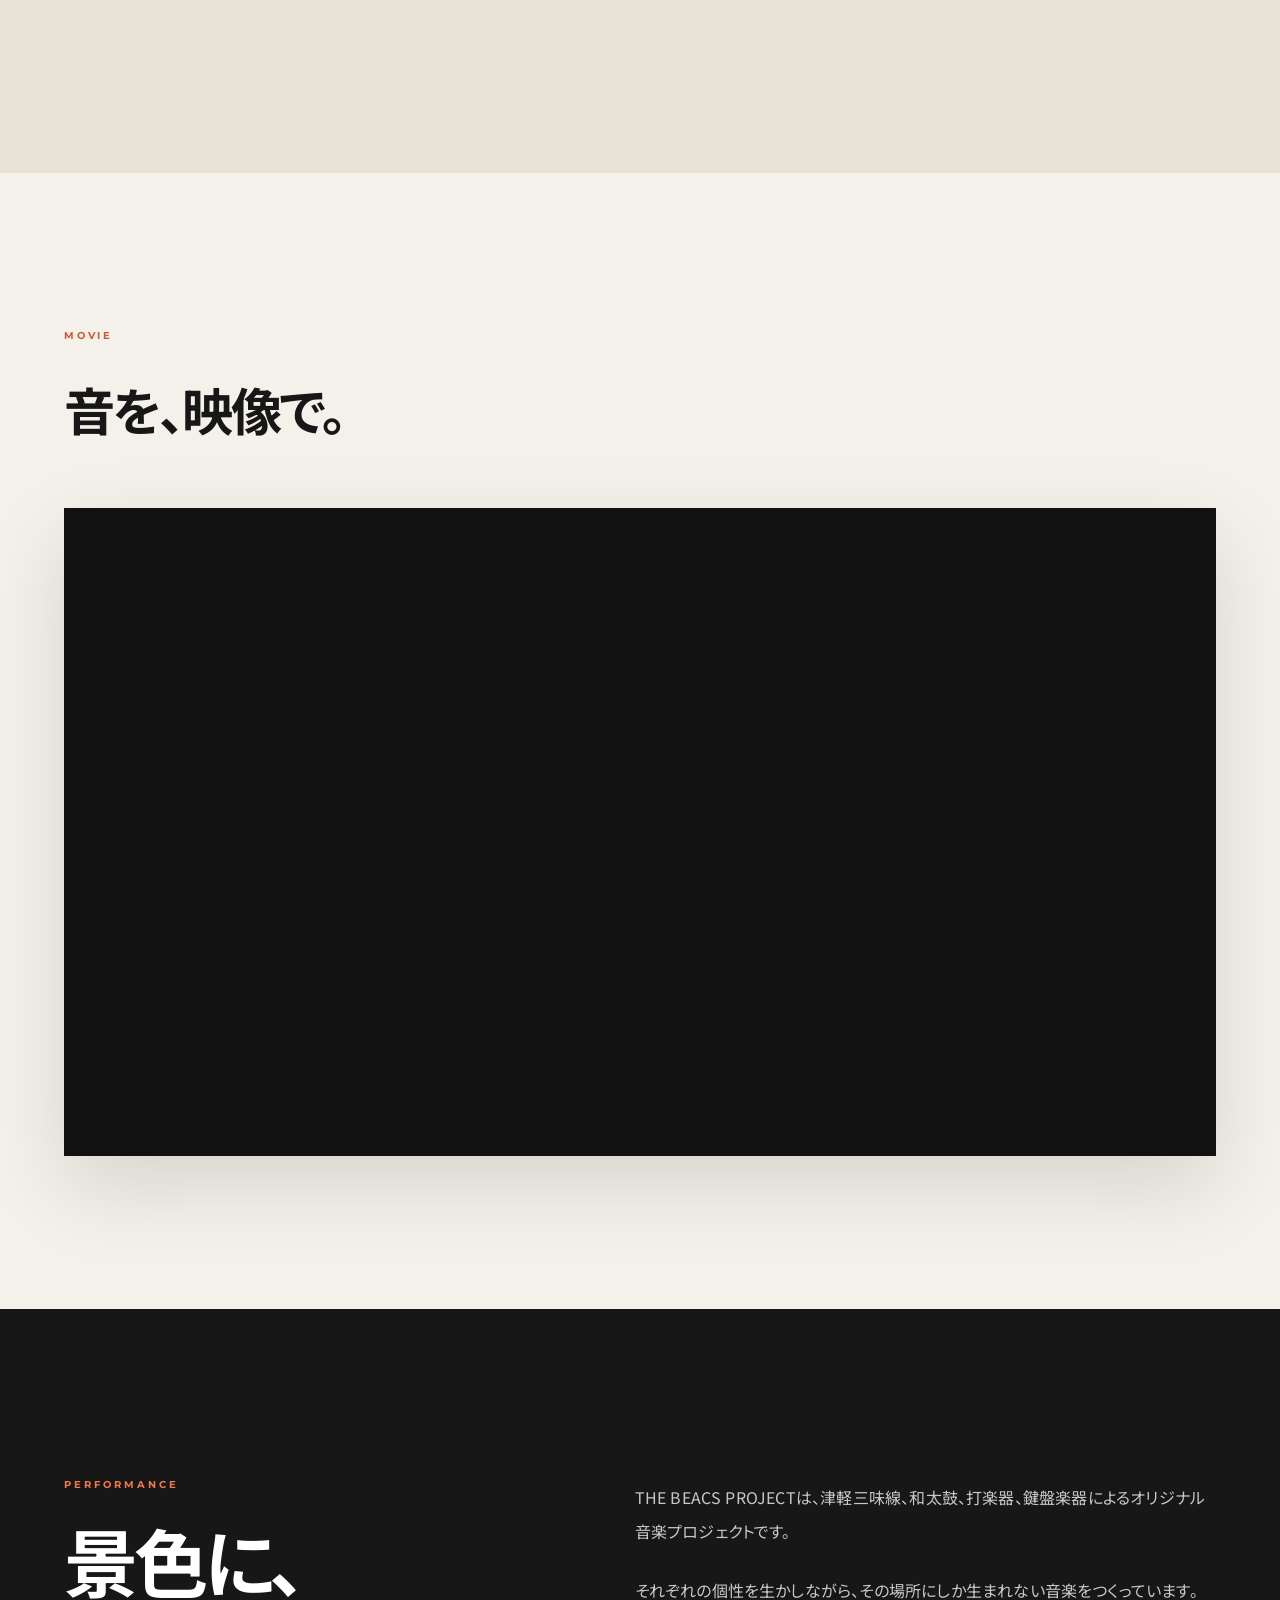
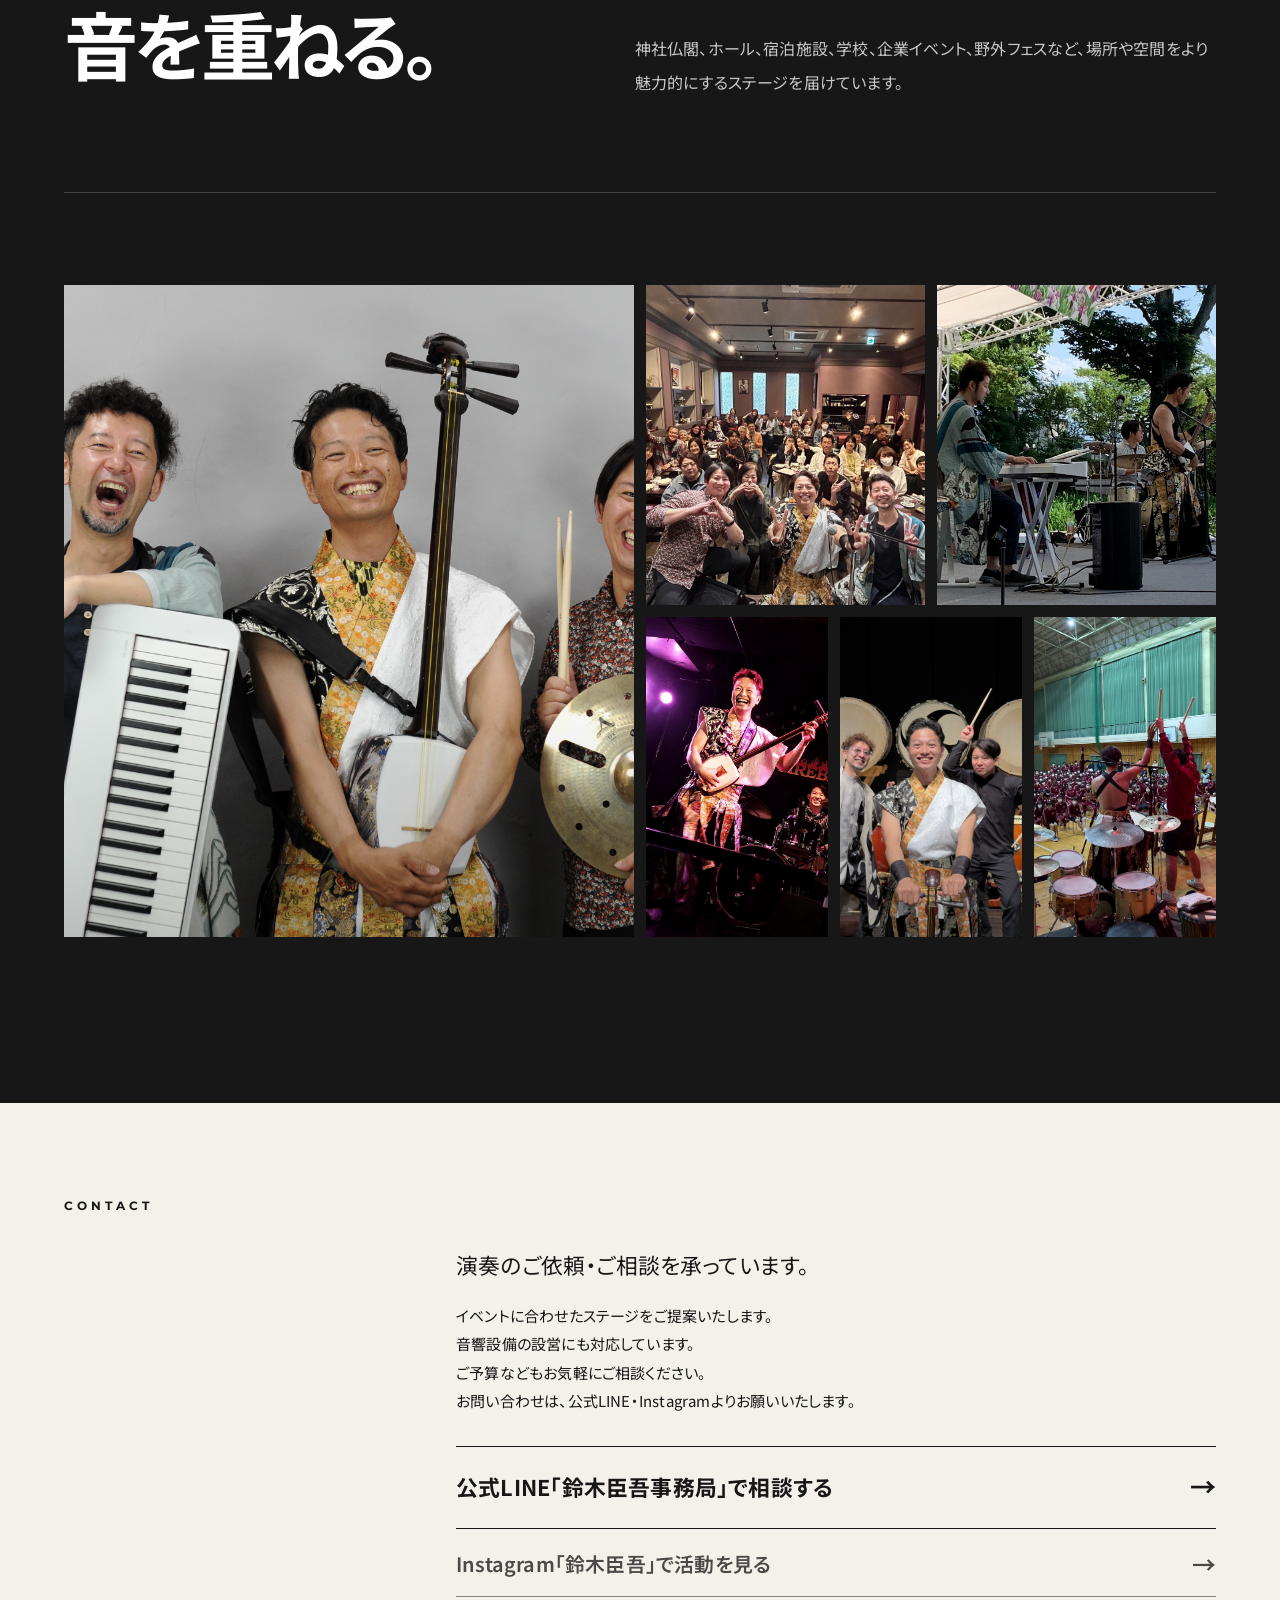
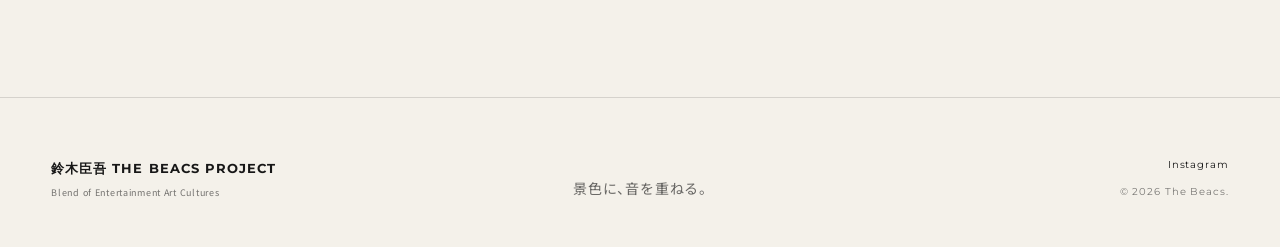
==== commit c949404d: "Update index.html" ====
--- a/index.html
+++ b/index.html
@@ -6,6 +6,16 @@
 <meta charset="utf-8"/>
 <meta content="width=device-width,initial-scale=1" name="viewport"/>
 <meta content="愛知県を拠点に、生演奏のライブ活動をしています。" name="description"/>
+<meta property="og:site_name" content="The Beacs Project">
+<script type="application/ld+json">
+{
+  "@context": "https://schema.org",
+  "@type": "WebSite",
+  "name": "The Beacs Project",
+  "alternateName": ["The Beacs", "THE BEACS PROJECT"],
+  "url": "https://beacs-site.pages.dev/"
+}
+</script>
 <title>鈴木臣吾 THE BEACS PROJECT</title>
 <link href="https://fonts.googleapis.com" rel="preconnect"/>
 <link crossorigin="" href="https://fonts.gstatic.com" rel="preconnect"/>
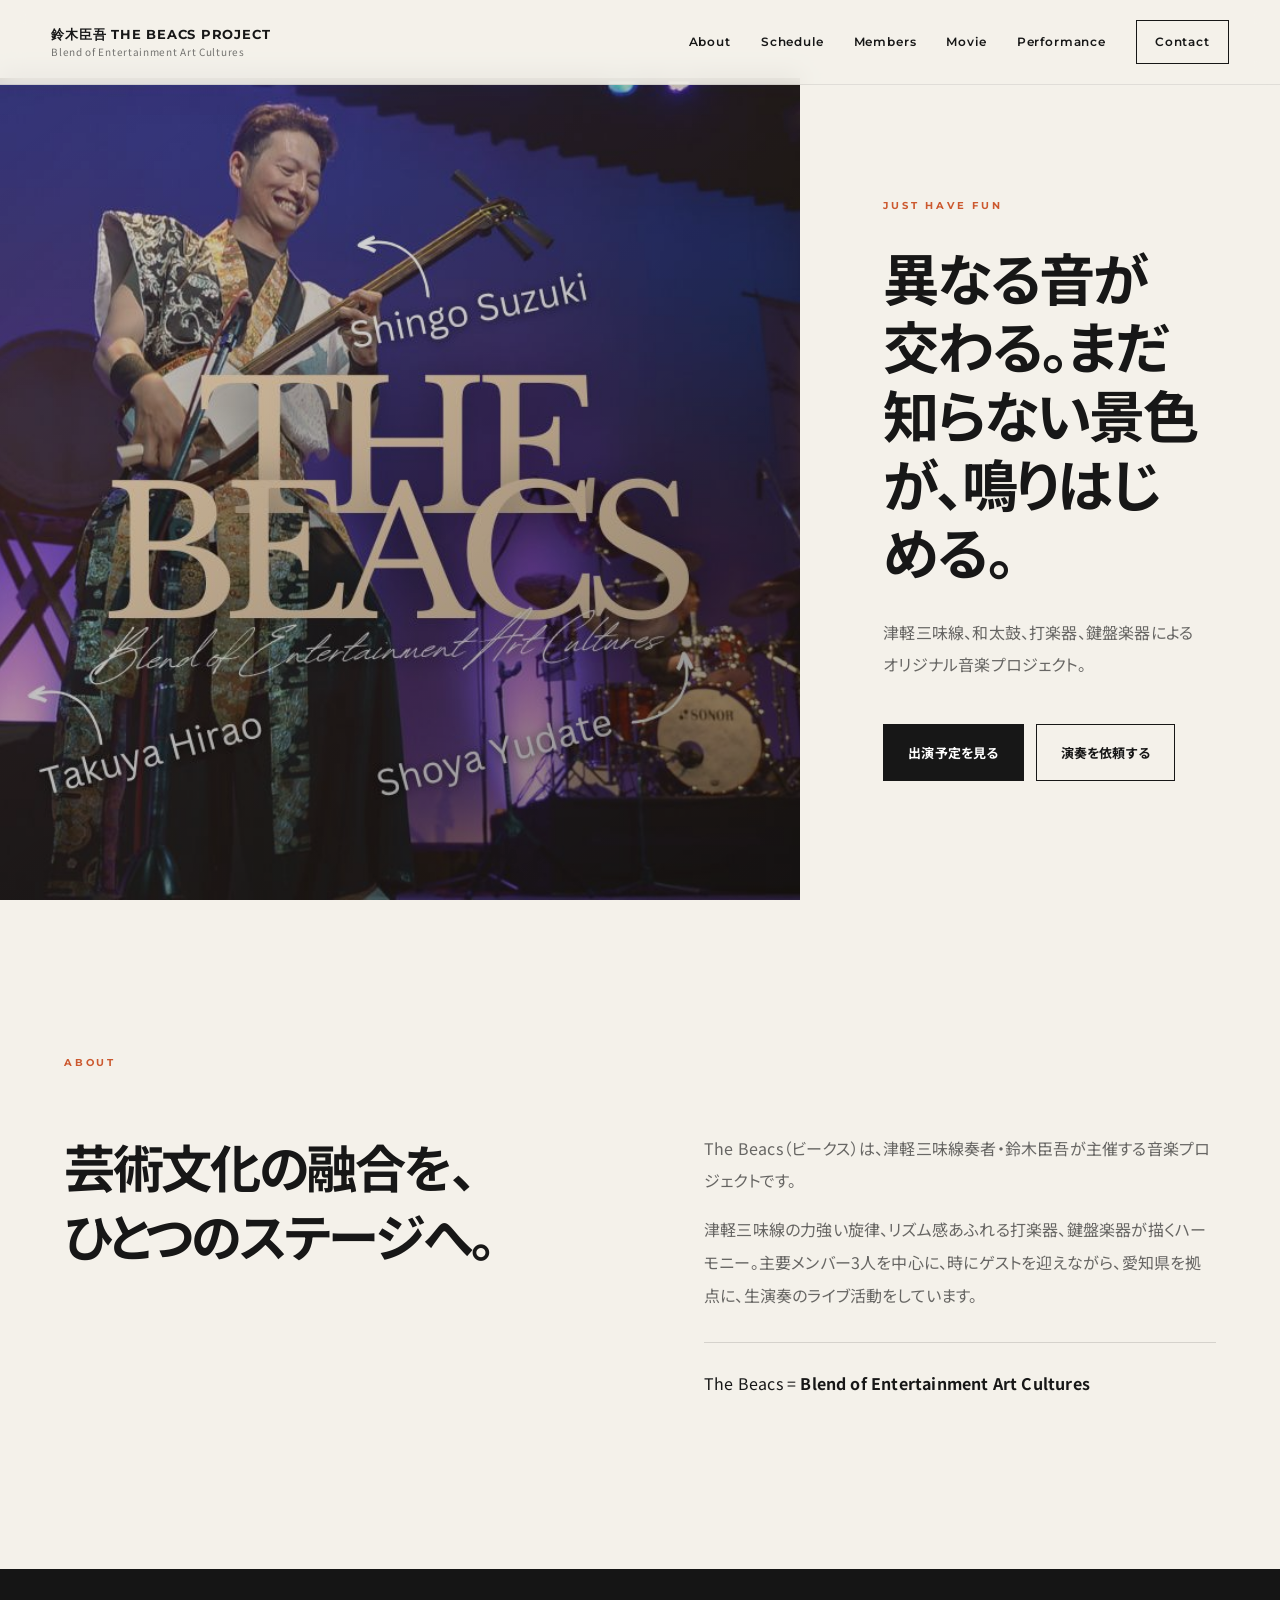
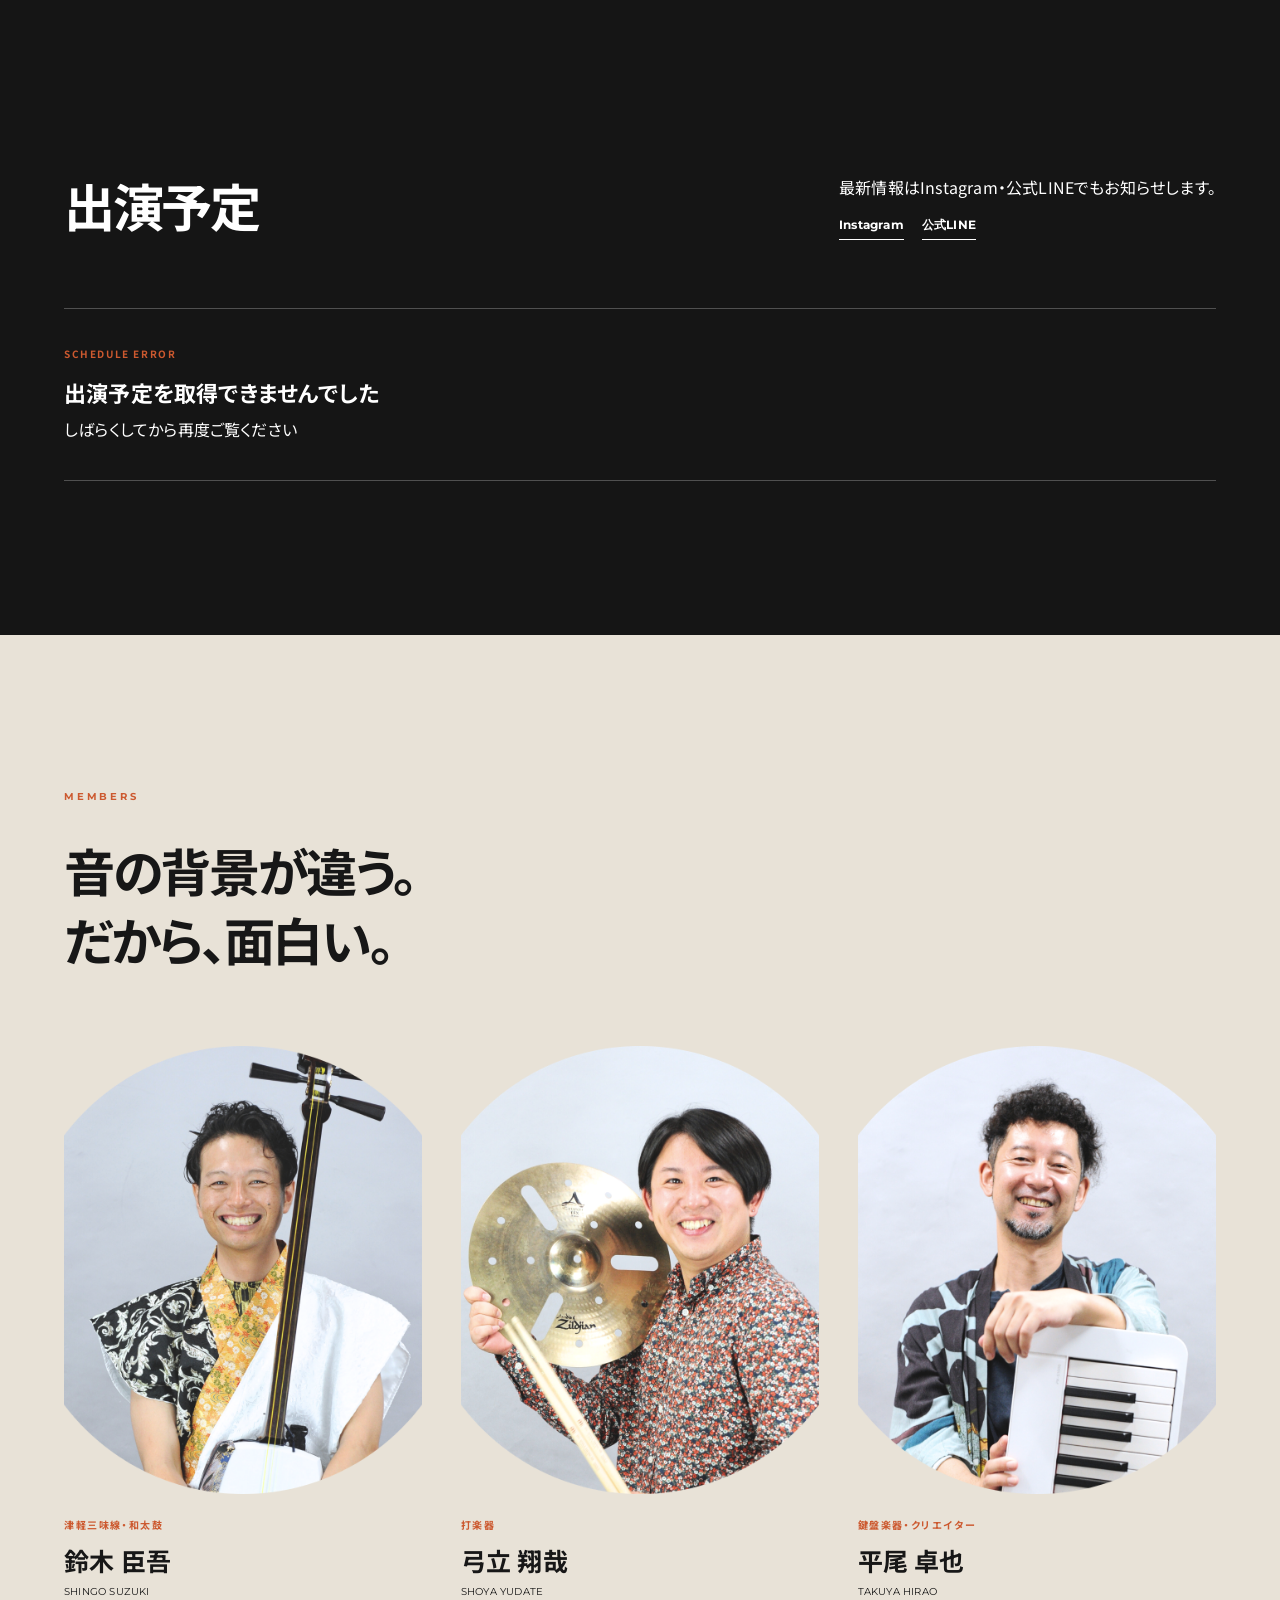
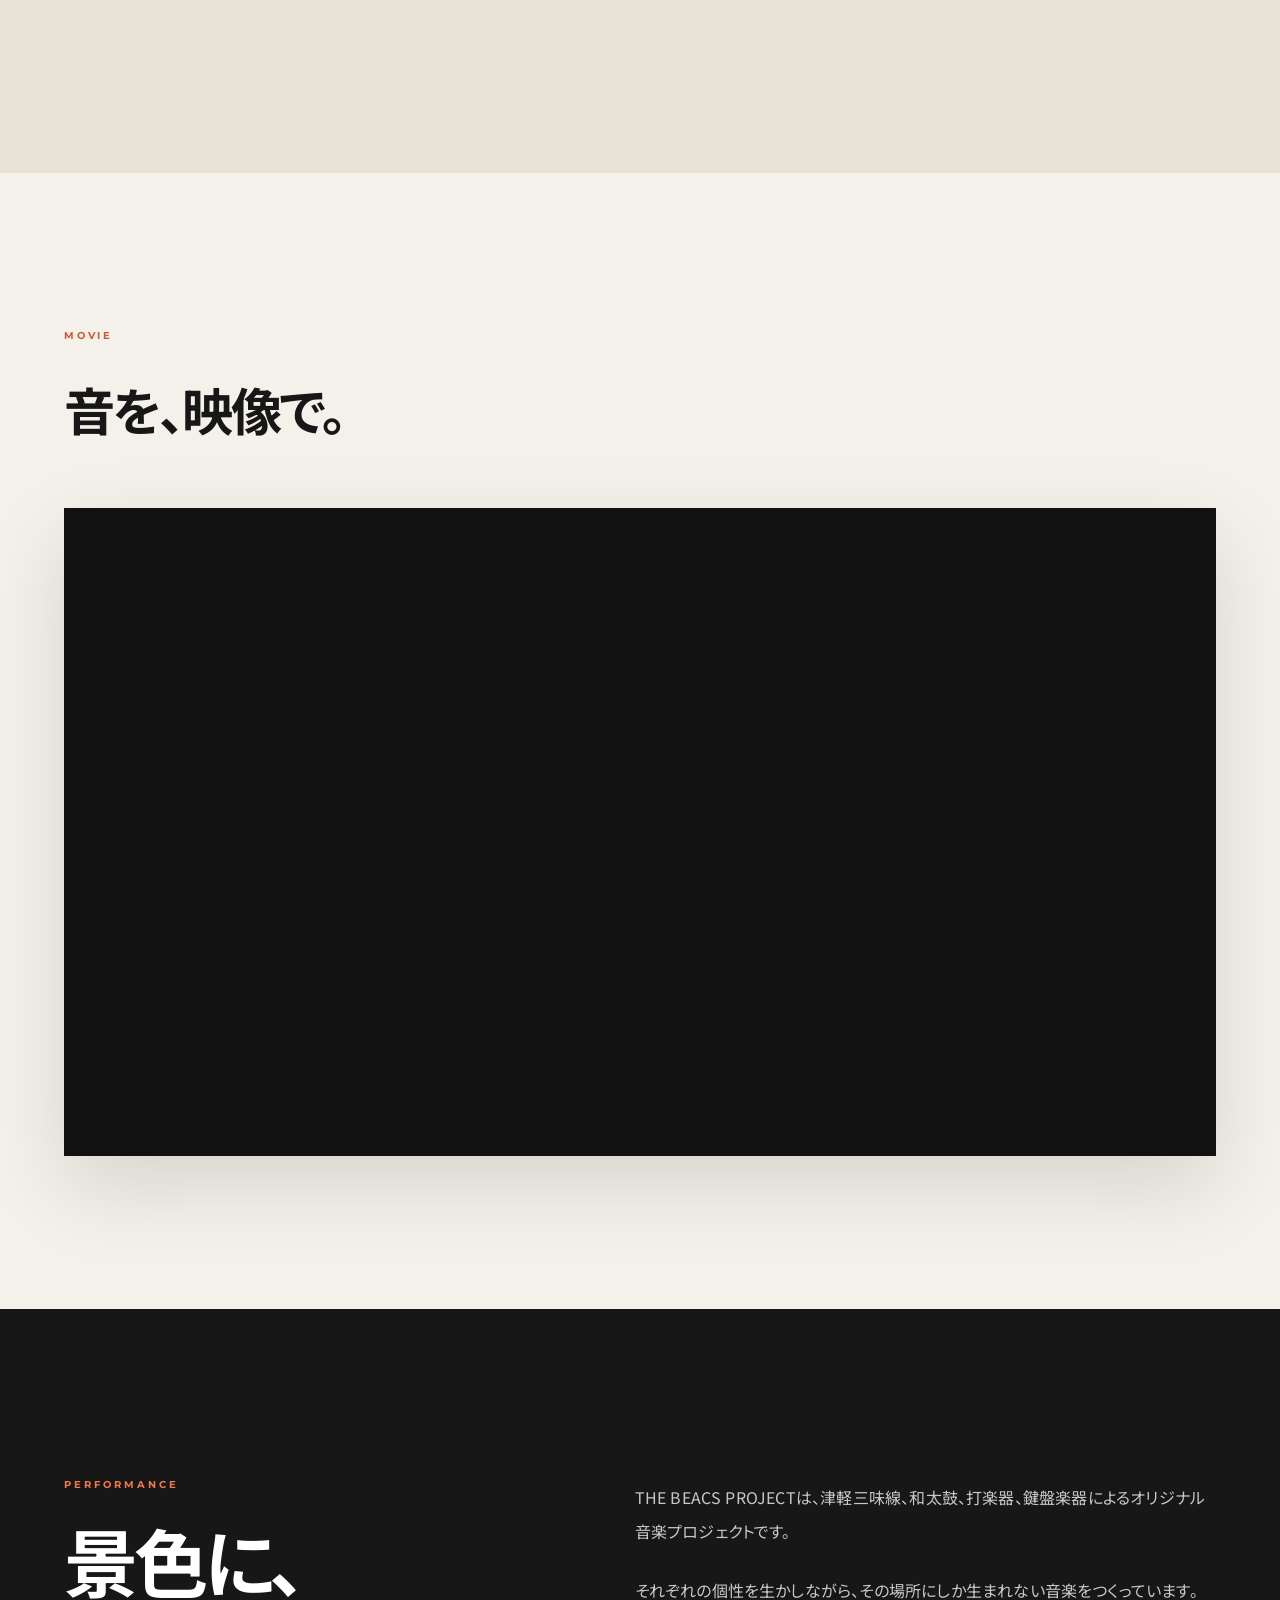
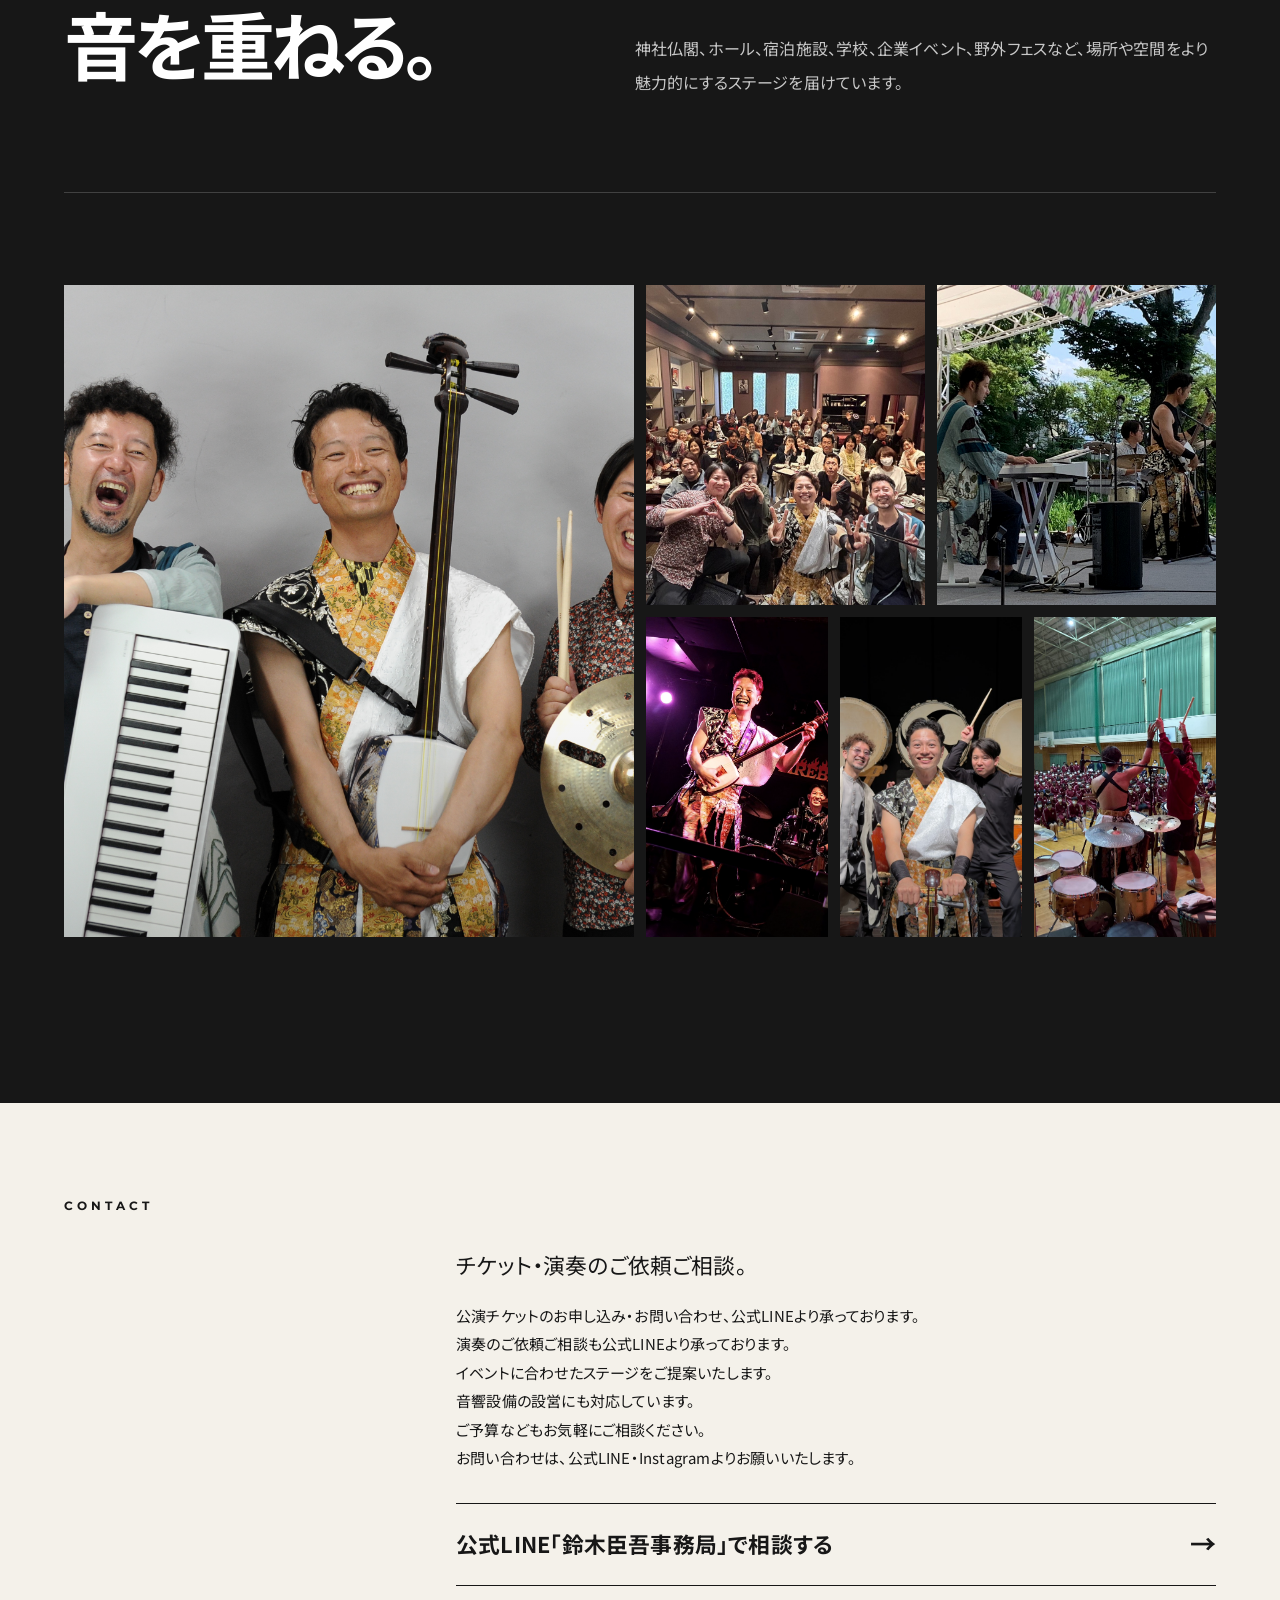
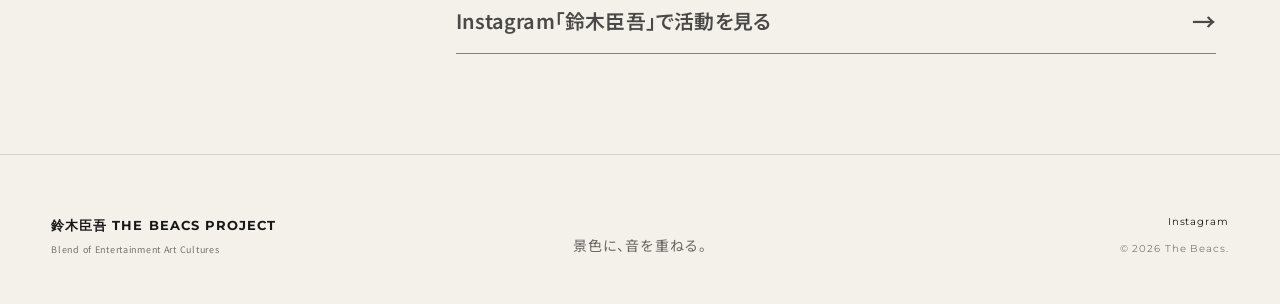
==== commit f3018acd: "Update index.html" ====
--- a/index.html
+++ b/index.html
@@ -110,8 +110,8 @@
 <p class="section-label">CONTACT</p>
 <div class="contact-layout contact-layout-minimal">
 <div class="contact-content">
-<p class="contact-lead">演奏のご依頼・ご相談を承っています。</p>
-<p class="contact-message">イベントに合わせたステージをご提案いたします。<br/>音響設備の設営にも対応しています。<br/>ご予算などもお気軽にご相談ください。<br/>お問い合わせは、公式LINE・Instagramよりお願いいたします。</p>
+<p class="contact-lead">チケット・演奏のご依頼ご相談。</p>
+<p class="contact-message">公演チケットのお申し込み・お問い合わせ、公式LINEより承っております。<br/>演奏のご依頼ご相談も公式LINEより承っております。<br/>イベントに合わせたステージをご提案いたします。<br/>音響設備の設営にも対応しています。<br/>ご予算などもお気軽にご相談ください。<br/>お問い合わせは、公式LINE・Instagramよりお願いいたします。</p>
 <a class="contact-main-link" data-site-href="line" href="https://lin.ee/tkTMgFQ" rel="noopener" target="_blank">公式LINE「鈴木臣吾事務局」で相談する <span aria-hidden="true">→</span></a>
 
 <div class="contact-sub-links"><a class="contact-secondary-link" data-site-href="instagram" href="https://www.instagram.com/shingo_suzuki1987/" rel="noopener" target="_blank">Instagram「鈴木臣吾」で活動を見る <span aria-hidden="true">→</span></a></div>
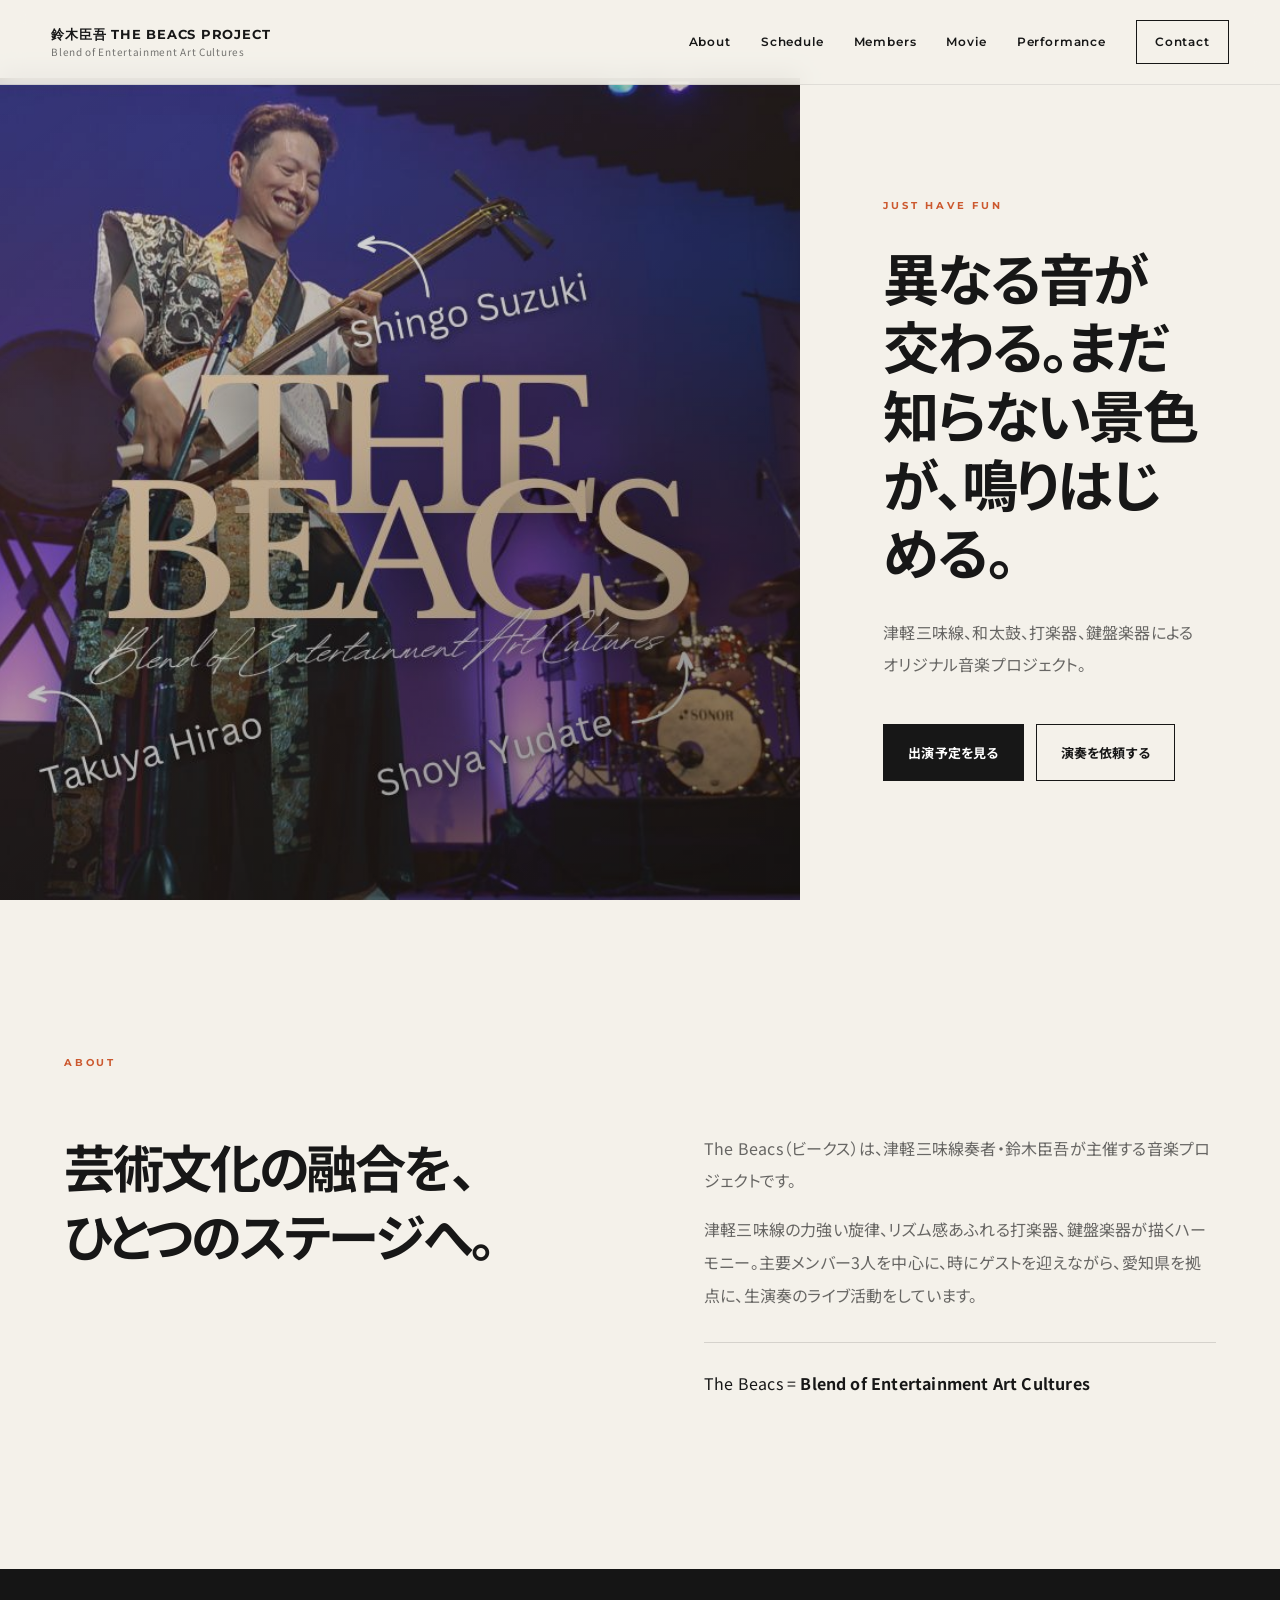
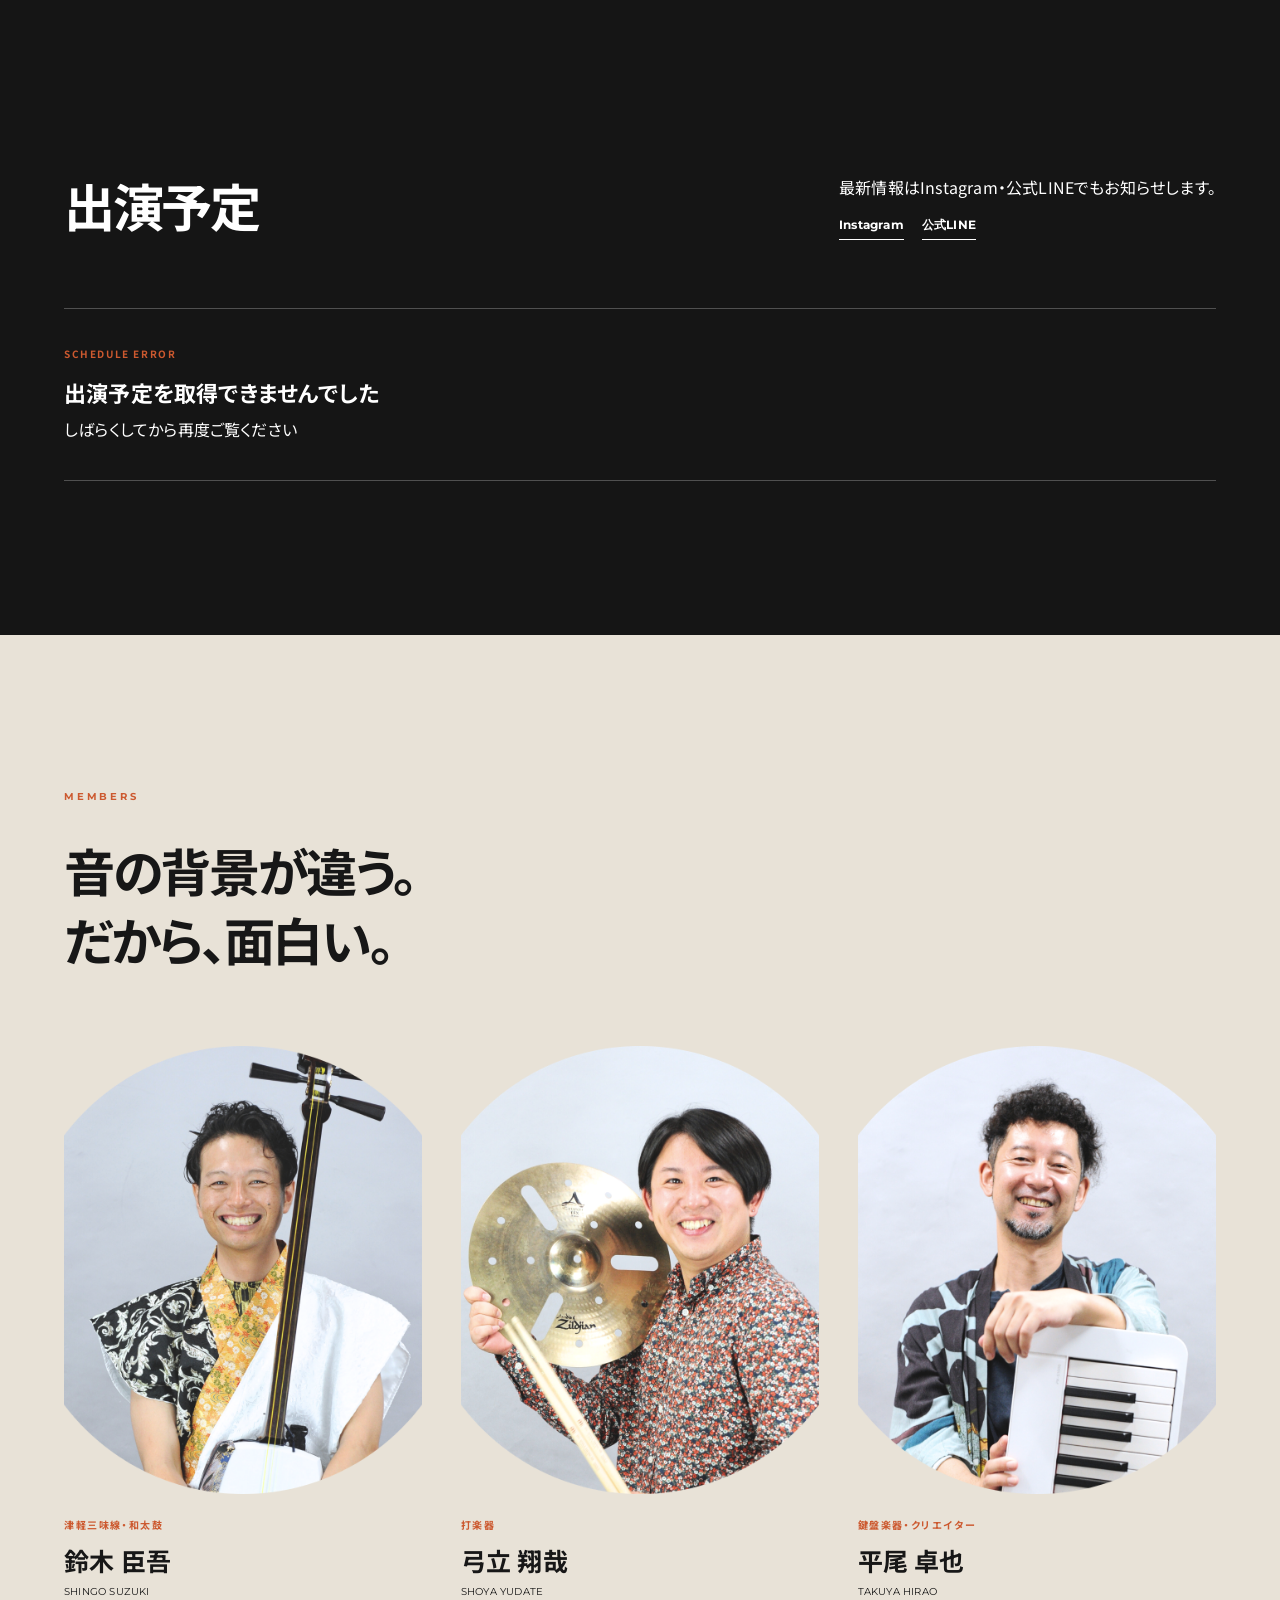
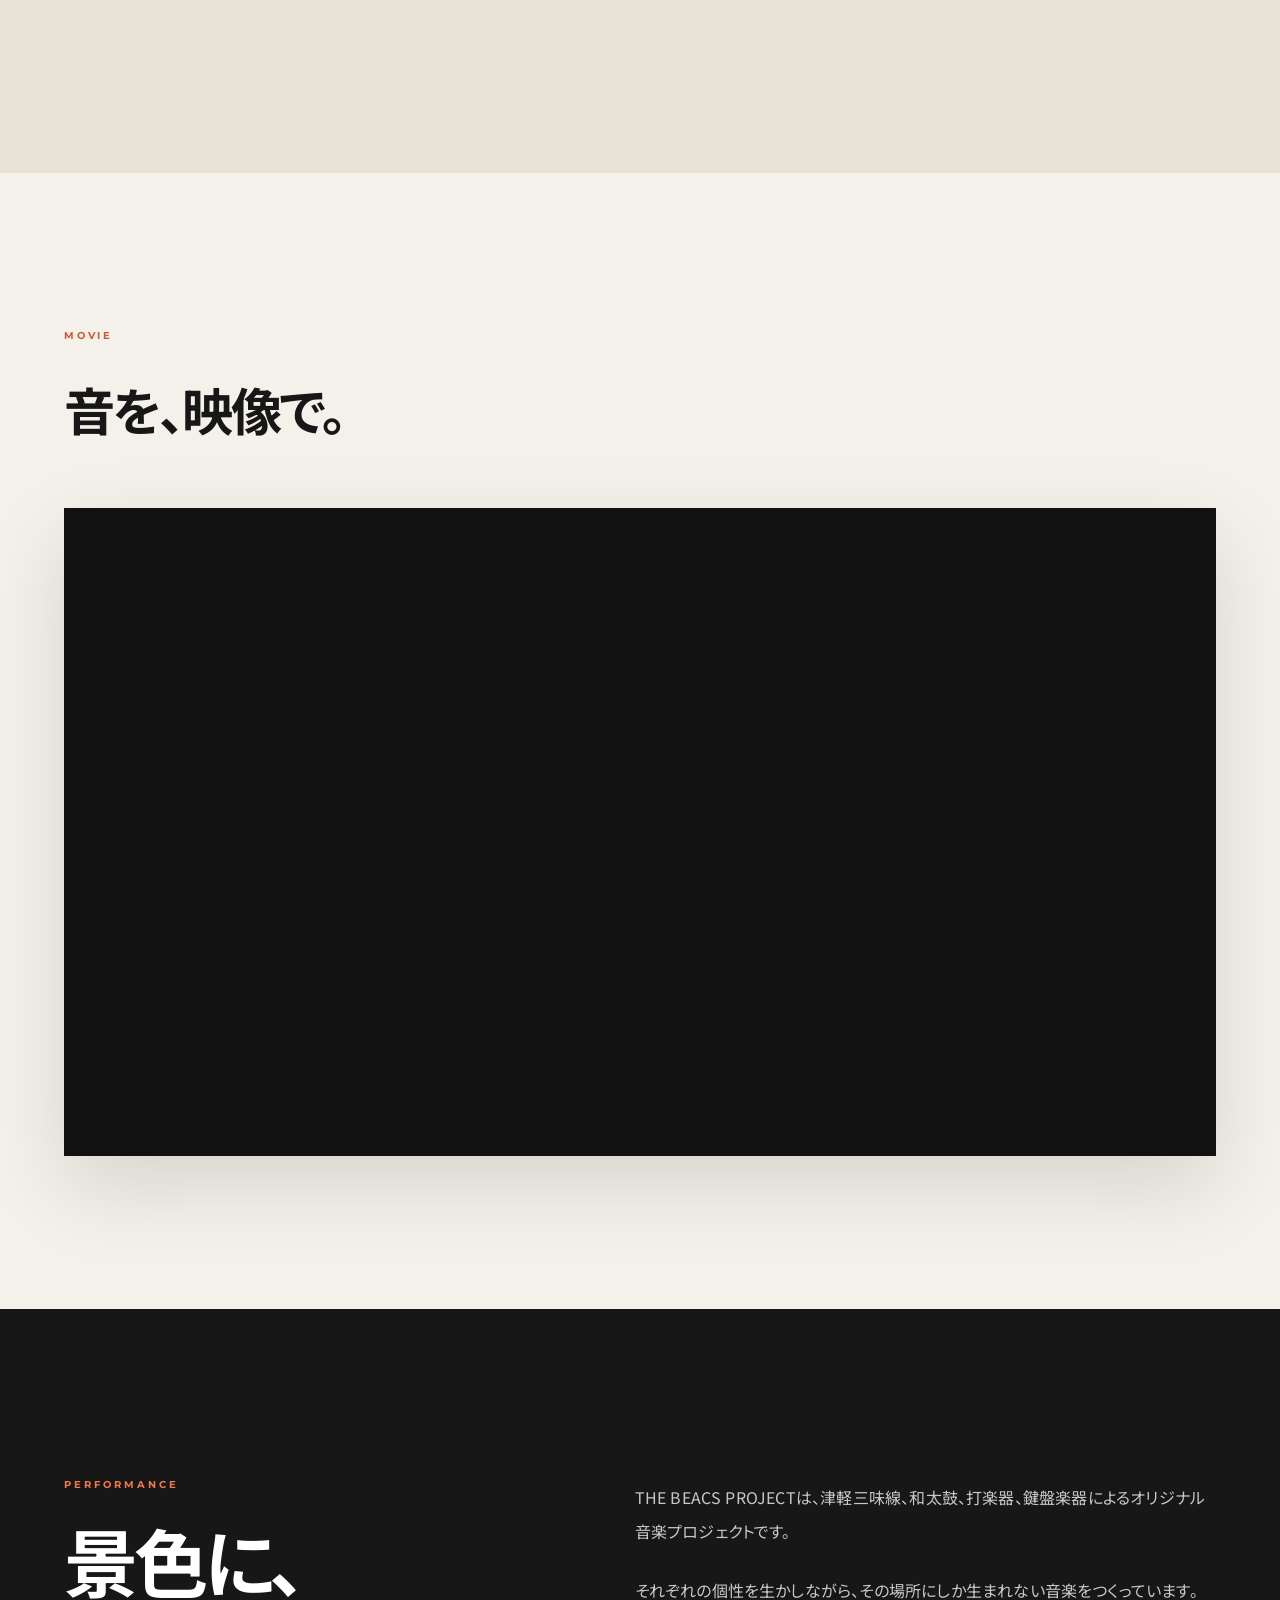
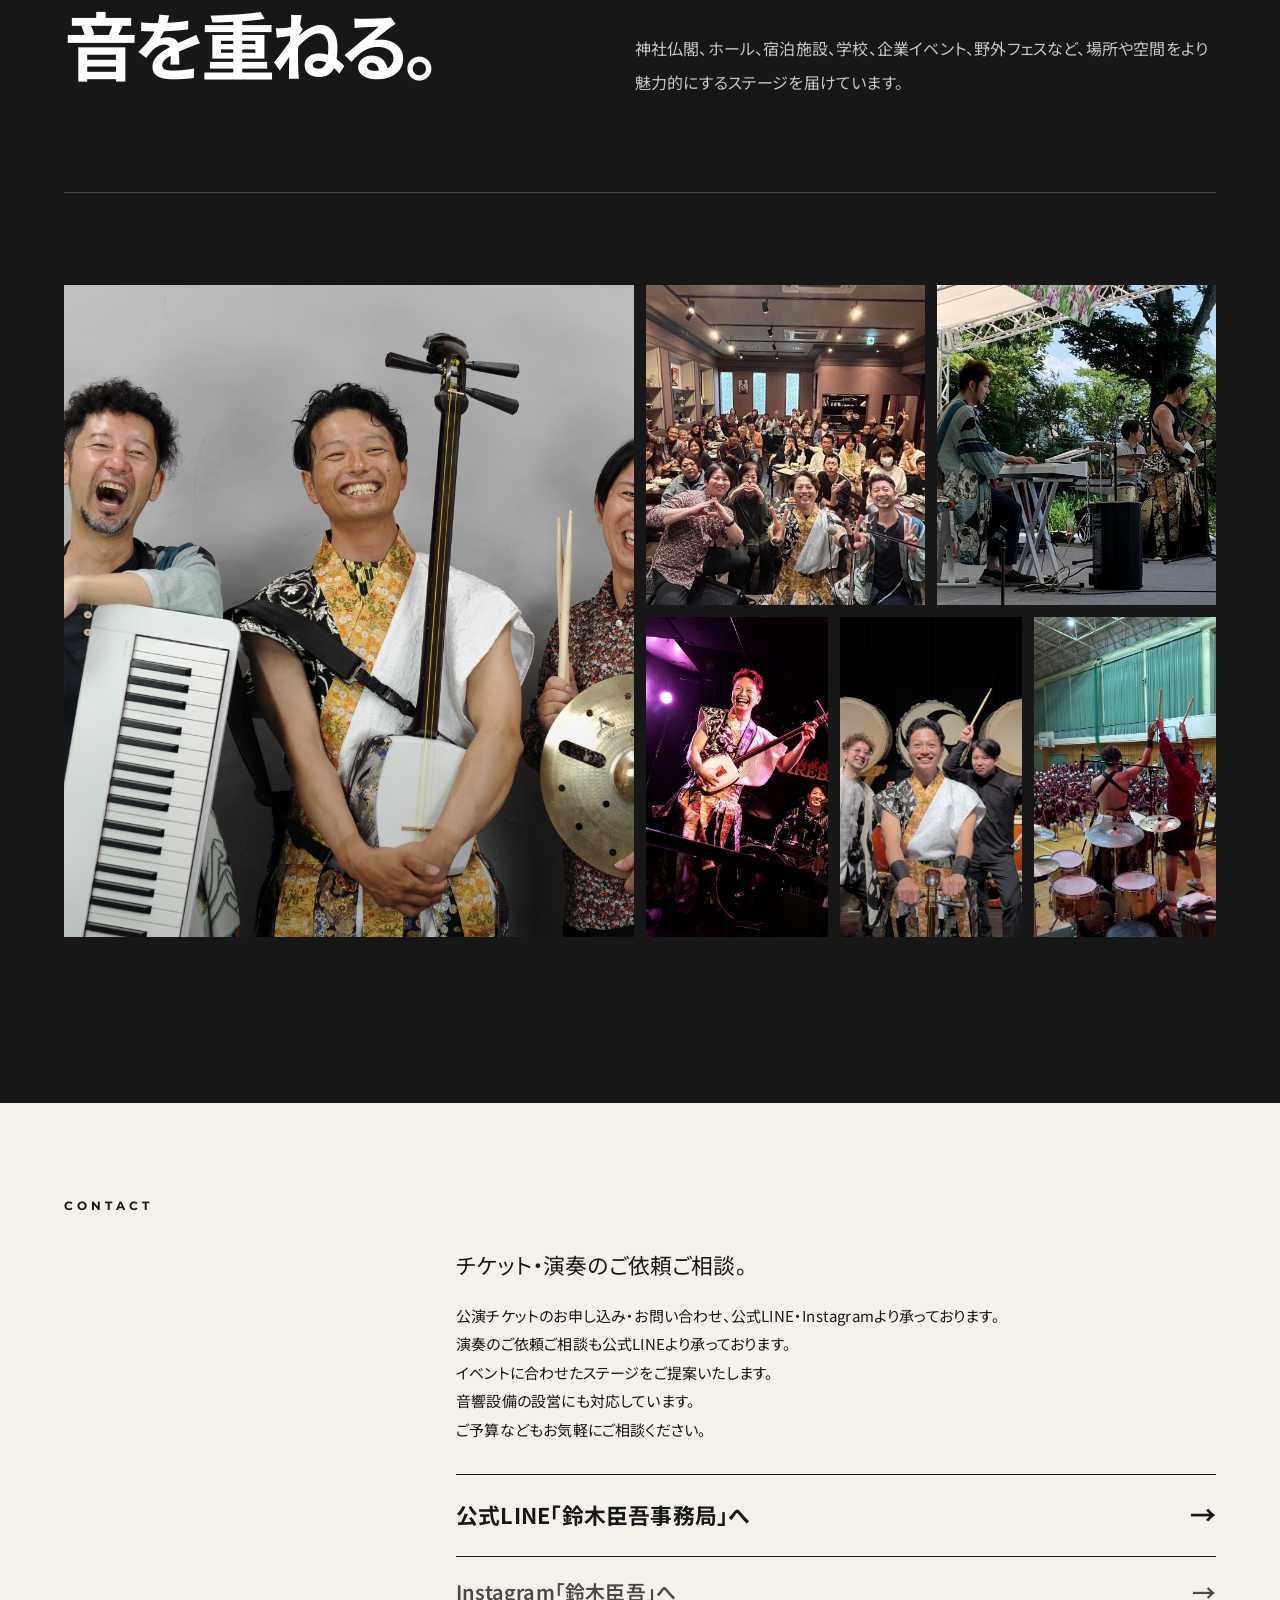
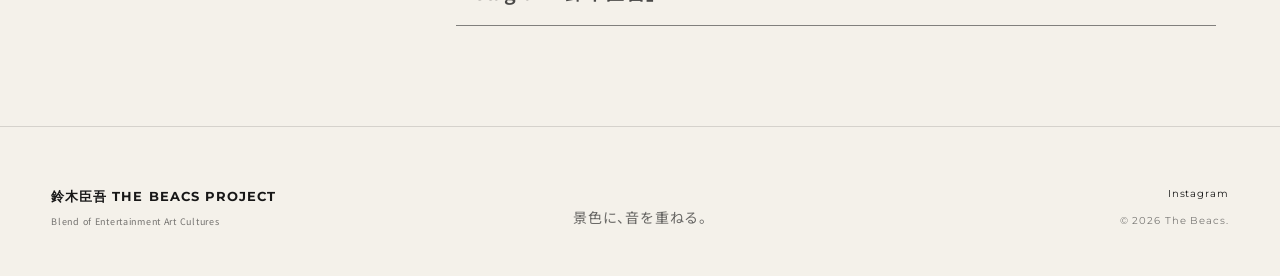
==== commit b8cf411b: "Update index.html" ====
--- a/index.html
+++ b/index.html
@@ -111,10 +111,10 @@
 <div class="contact-layout contact-layout-minimal">
 <div class="contact-content">
 <p class="contact-lead">チケット・演奏のご依頼ご相談。</p>
-<p class="contact-message">公演チケットのお申し込み・お問い合わせ、公式LINEより承っております。<br/>演奏のご依頼ご相談も公式LINEより承っております。<br/>イベントに合わせたステージをご提案いたします。<br/>音響設備の設営にも対応しています。<br/>ご予算などもお気軽にご相談ください。<br/>お問い合わせは、公式LINE・Instagramよりお願いいたします。</p>
-<a class="contact-main-link" data-site-href="line" href="https://lin.ee/tkTMgFQ" rel="noopener" target="_blank">公式LINE「鈴木臣吾事務局」で相談する <span aria-hidden="true">→</span></a>
+<p class="contact-message">公演チケットのお申し込み・お問い合わせ、公式LINE・Instagramより承っております。<br/>演奏のご依頼ご相談も公式LINEより承っております。<br/>イベントに合わせたステージをご提案いたします。<br/>音響設備の設営にも対応しています。<br/>ご予算などもお気軽にご相談ください。</p>
+<a class="contact-main-link" data-site-href="line" href="https://lin.ee/tkTMgFQ" rel="noopener" target="_blank">公式LINE「鈴木臣吾事務局」へ <span aria-hidden="true">→</span></a>
 
-<div class="contact-sub-links"><a class="contact-secondary-link" data-site-href="instagram" href="https://www.instagram.com/shingo_suzuki1987/" rel="noopener" target="_blank">Instagram「鈴木臣吾」で活動を見る <span aria-hidden="true">→</span></a></div>
+<div class="contact-sub-links"><a class="contact-secondary-link" data-site-href="instagram" href="https://www.instagram.com/shingo_suzuki1987/" rel="noopener" target="_blank">Instagram「鈴木臣吾」へ <span aria-hidden="true">→</span></a></div>
 </div>
 </div>
 </div>
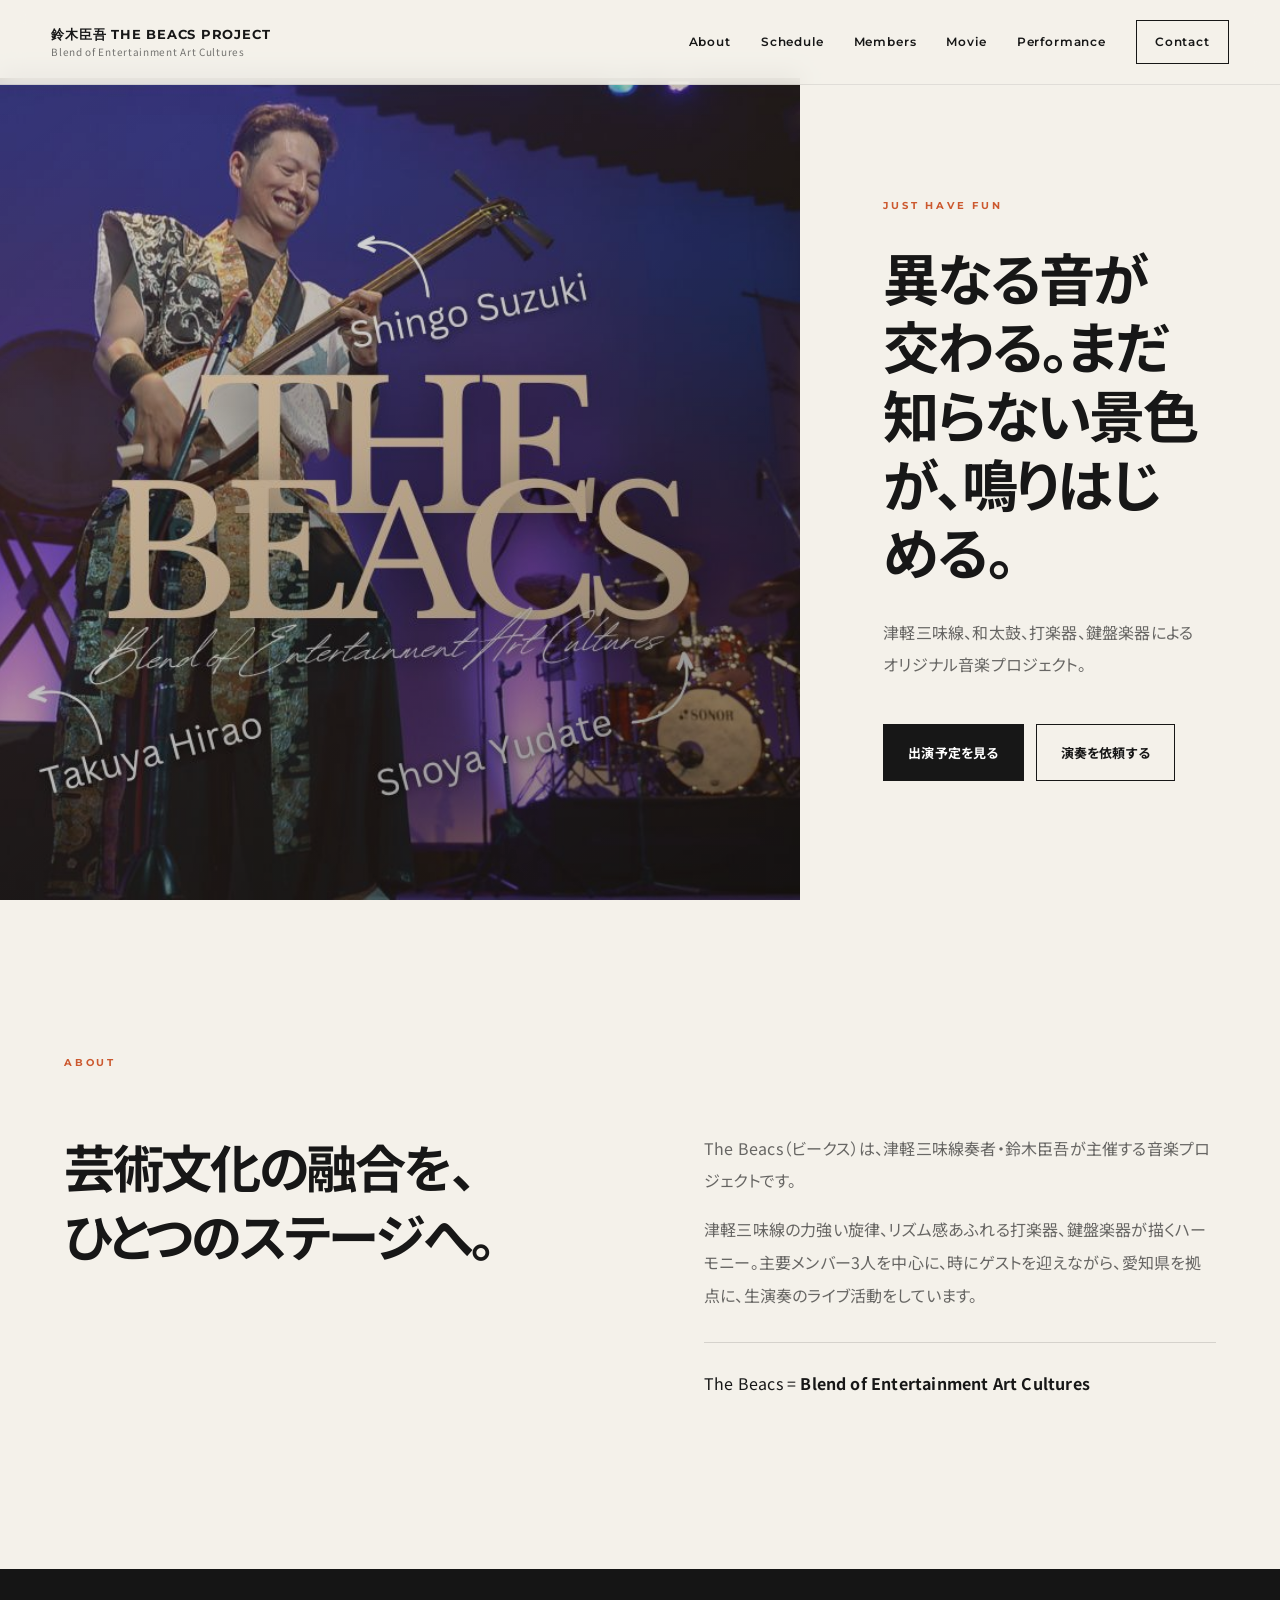
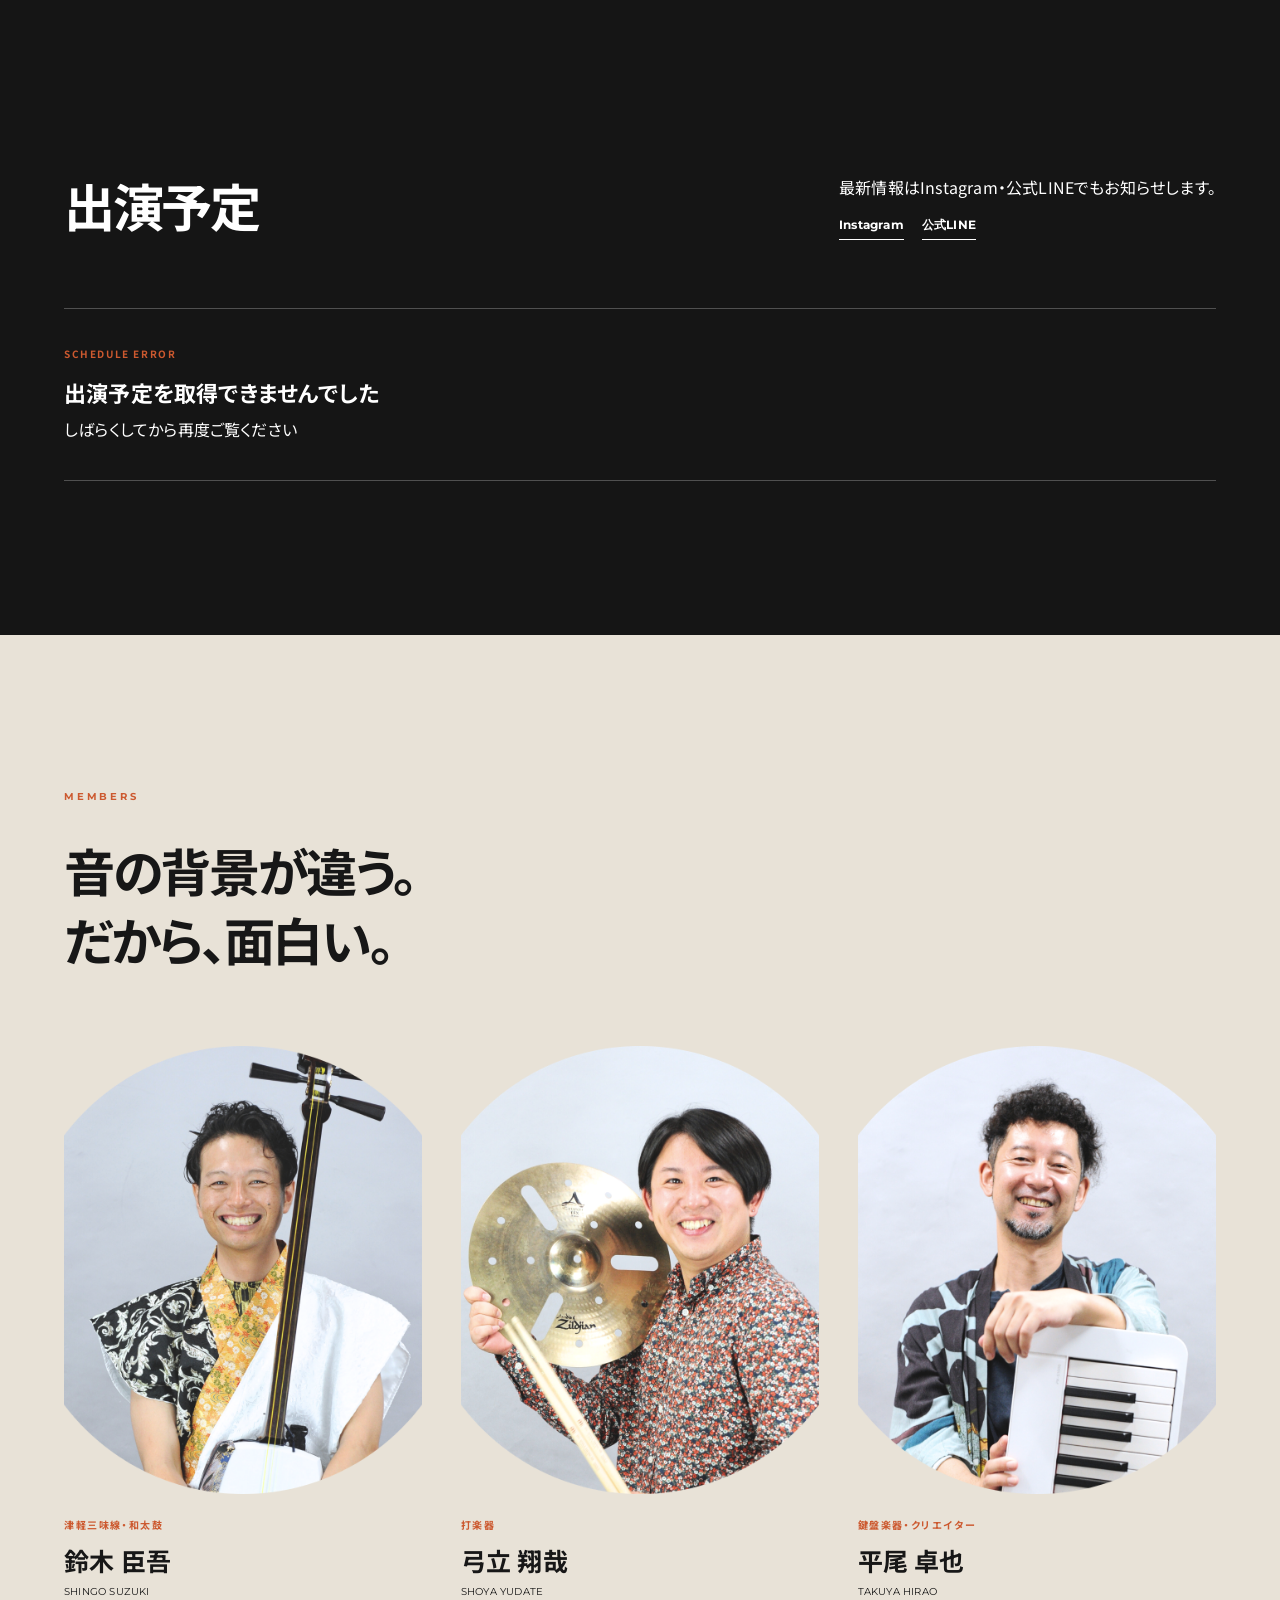
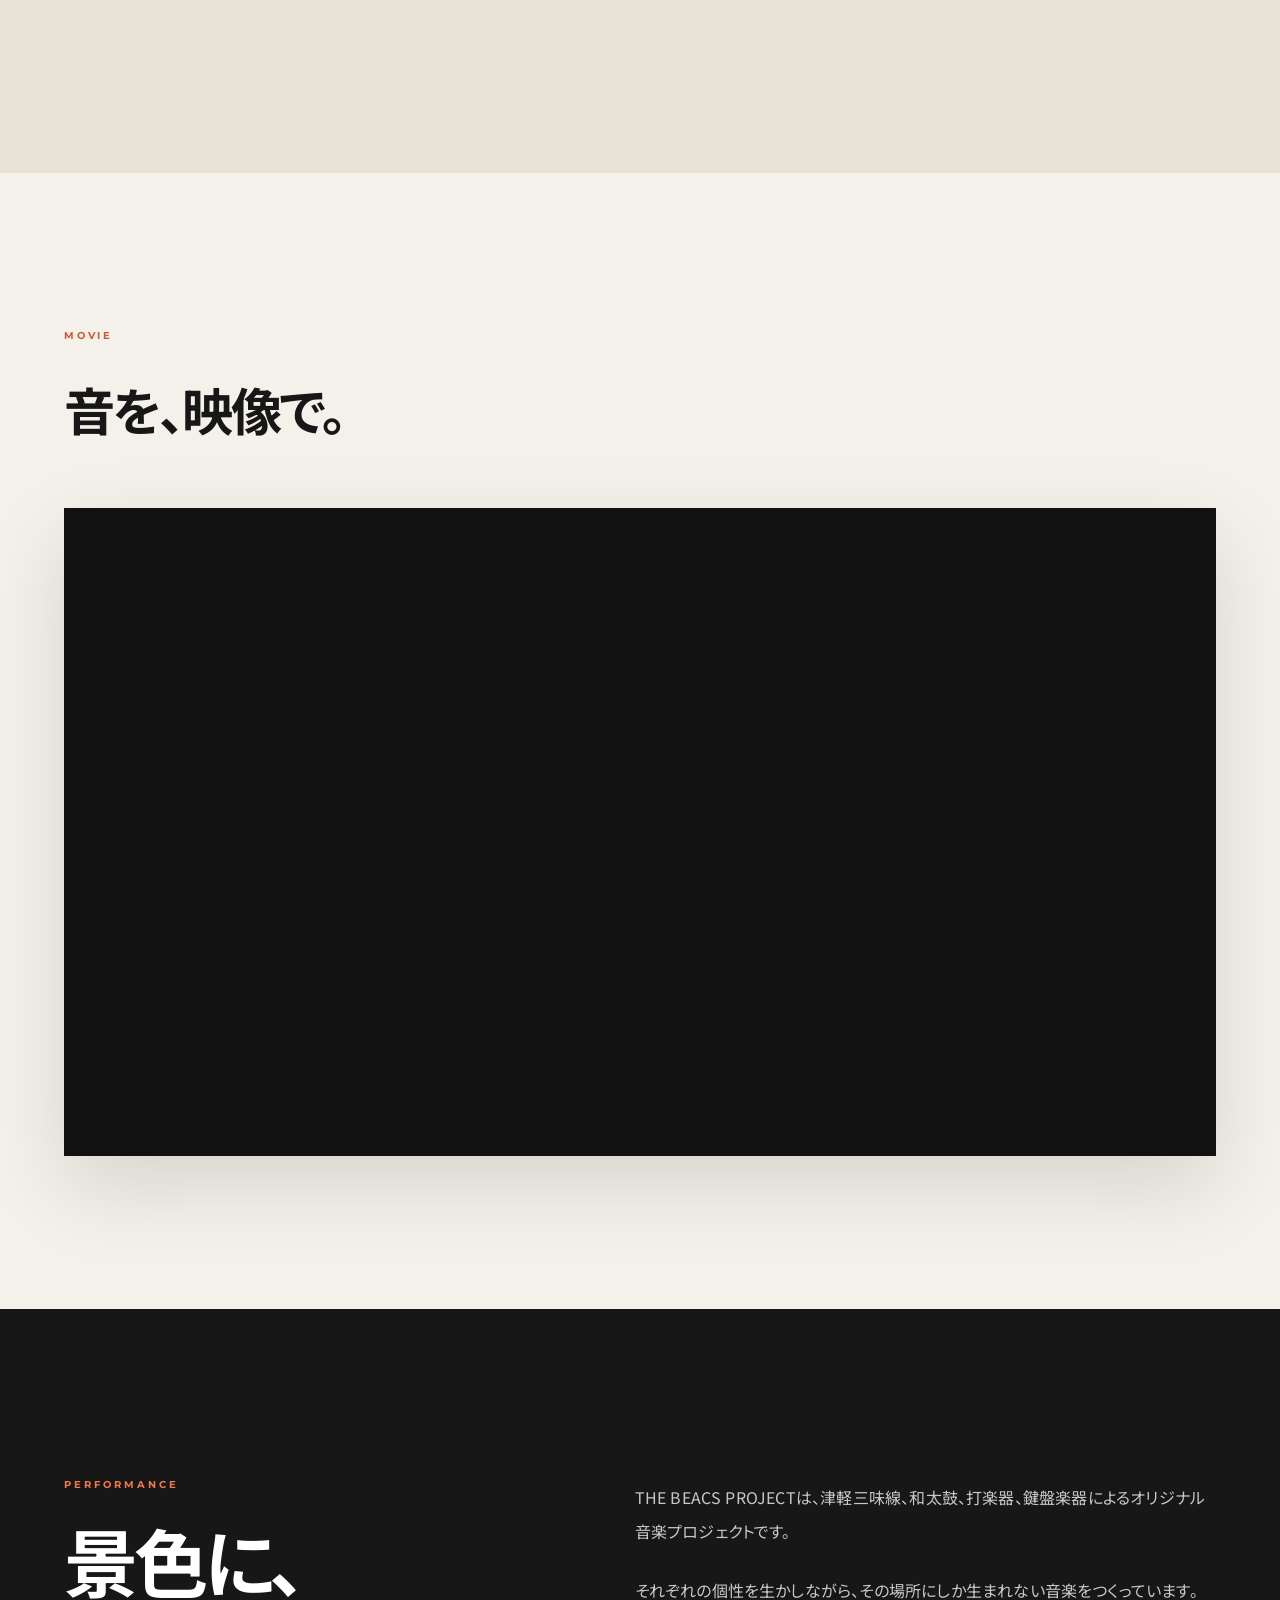
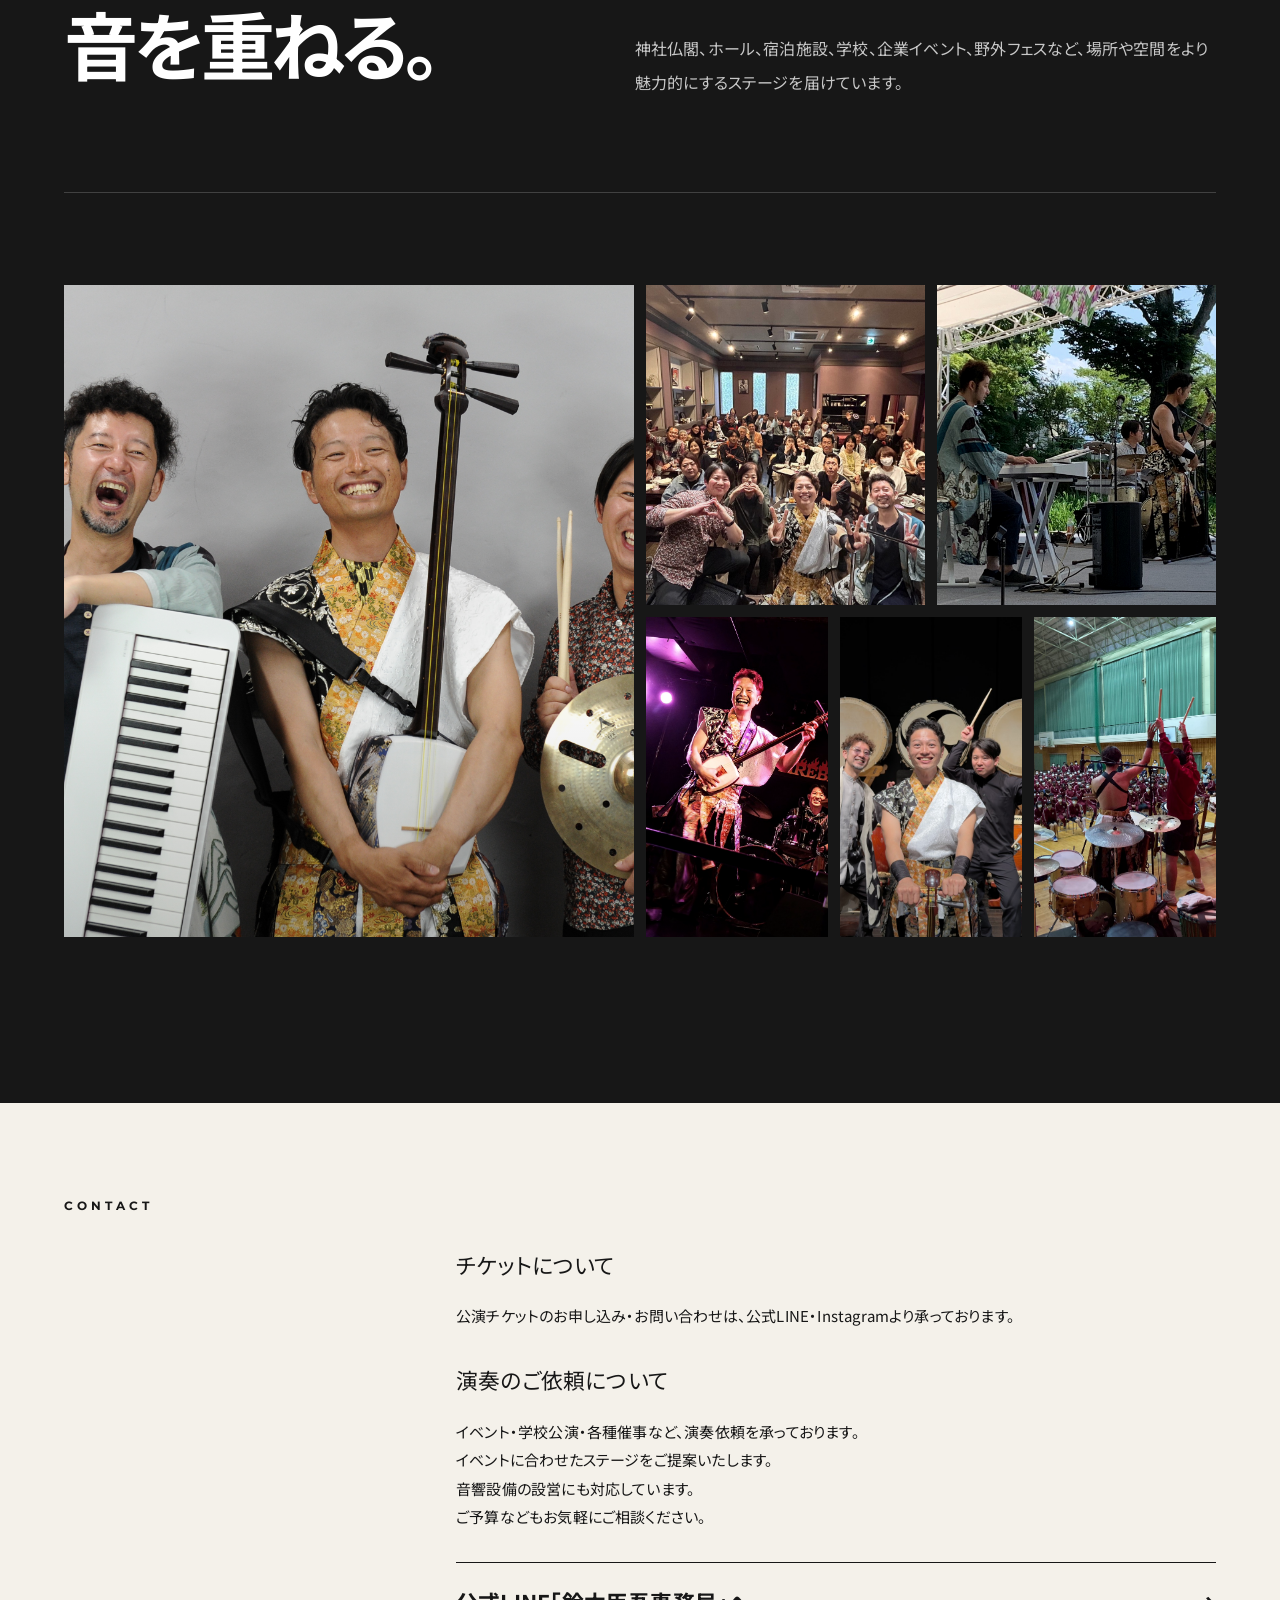
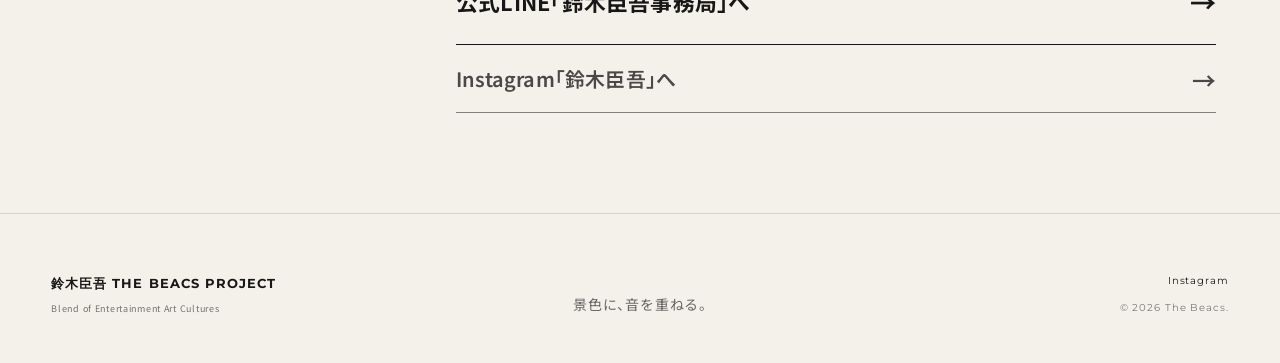
==== commit 2438cc50: "Update index.html" ====
--- a/index.html
+++ b/index.html
@@ -110,8 +110,10 @@
 <p class="section-label">CONTACT</p>
 <div class="contact-layout contact-layout-minimal">
 <div class="contact-content">
-<p class="contact-lead">チケット・演奏のご依頼ご相談。</p>
-<p class="contact-message">公演チケットのお申し込み・お問い合わせ、公式LINE・Instagramより承っております。<br/>演奏のご依頼ご相談も公式LINEより承っております。<br/>イベントに合わせたステージをご提案いたします。<br/>音響設備の設営にも対応しています。<br/>ご予算などもお気軽にご相談ください。</p>
+<p class="contact-lead">チケットについて</p>
+<p class="contact-message">公演チケットのお申し込み・お問い合わせは、公式LINE・Instagramより承っております。</p>
+<p class="contact-lead">演奏のご依頼について</p>
+<p class="contact-message">イベント・学校公演・各種催事など、演奏依頼を承っております。<br/>イベントに合わせたステージをご提案いたします。<br/>音響設備の設営にも対応しています。<br/>ご予算などもお気軽にご相談ください。</p>
 <a class="contact-main-link" data-site-href="line" href="https://lin.ee/tkTMgFQ" rel="noopener" target="_blank">公式LINE「鈴木臣吾事務局」へ <span aria-hidden="true">→</span></a>
 
 <div class="contact-sub-links"><a class="contact-secondary-link" data-site-href="instagram" href="https://www.instagram.com/shingo_suzuki1987/" rel="noopener" target="_blank">Instagram「鈴木臣吾」へ <span aria-hidden="true">→</span></a></div>
--- a/css/style.css
+++ b/css/style.css
@@ -14,6 +14,7 @@
 .status-badge.is-sold { background: #ffe1e1; color: #8b1f1f; }
 .status-badge.is-cancelled { background: #f0e5ff; color: #5b2a86; }
 .status-badge.is-ended { background: #e7e7e7; color: #555; }
+.status-badge.is-free {  background: #cfefff;  color: #0b4f6c;}
 .status-badge.is-default { background: rgba(255,255,255,.12); color: inherit; }
 .event-link { white-space: nowrap; }
 .member-photo { width: 100%; aspect-ratio: 4 / 5; object-fit: cover; display: block; margin-bottom: 1rem; }
